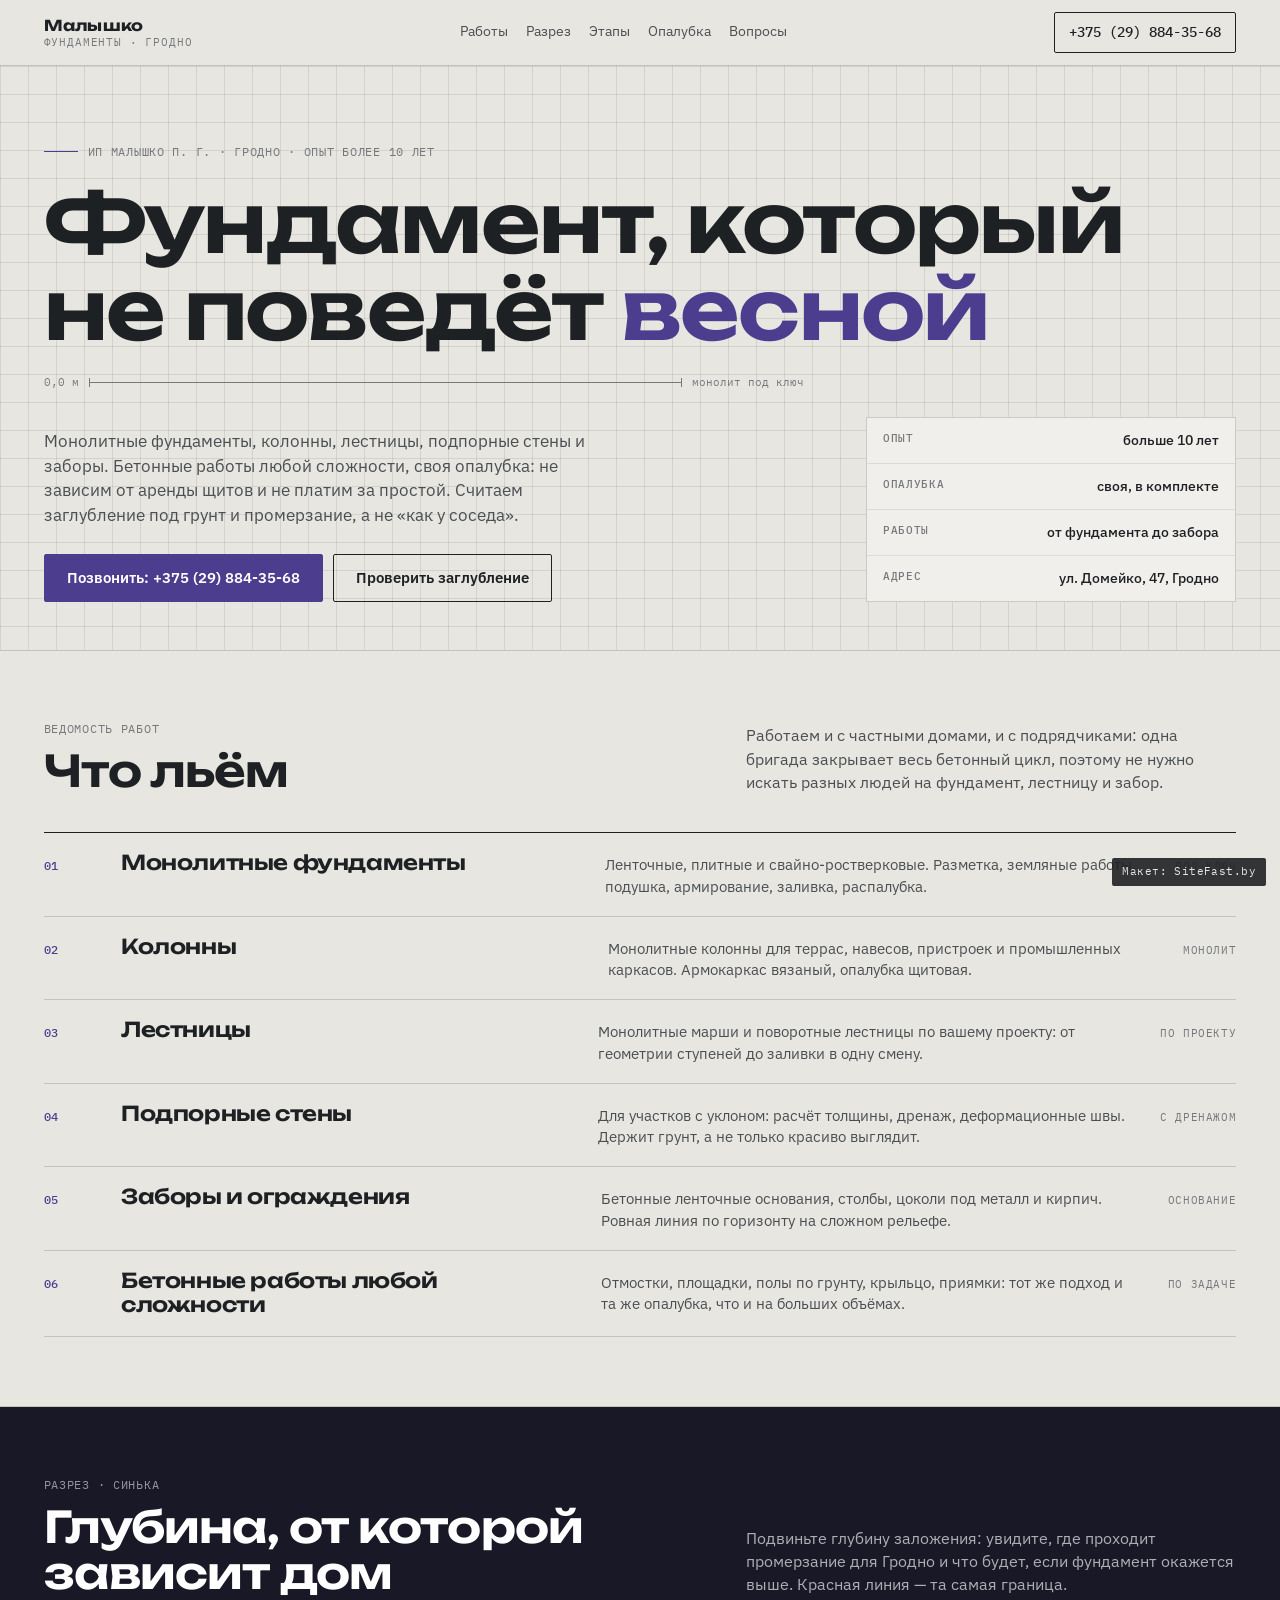
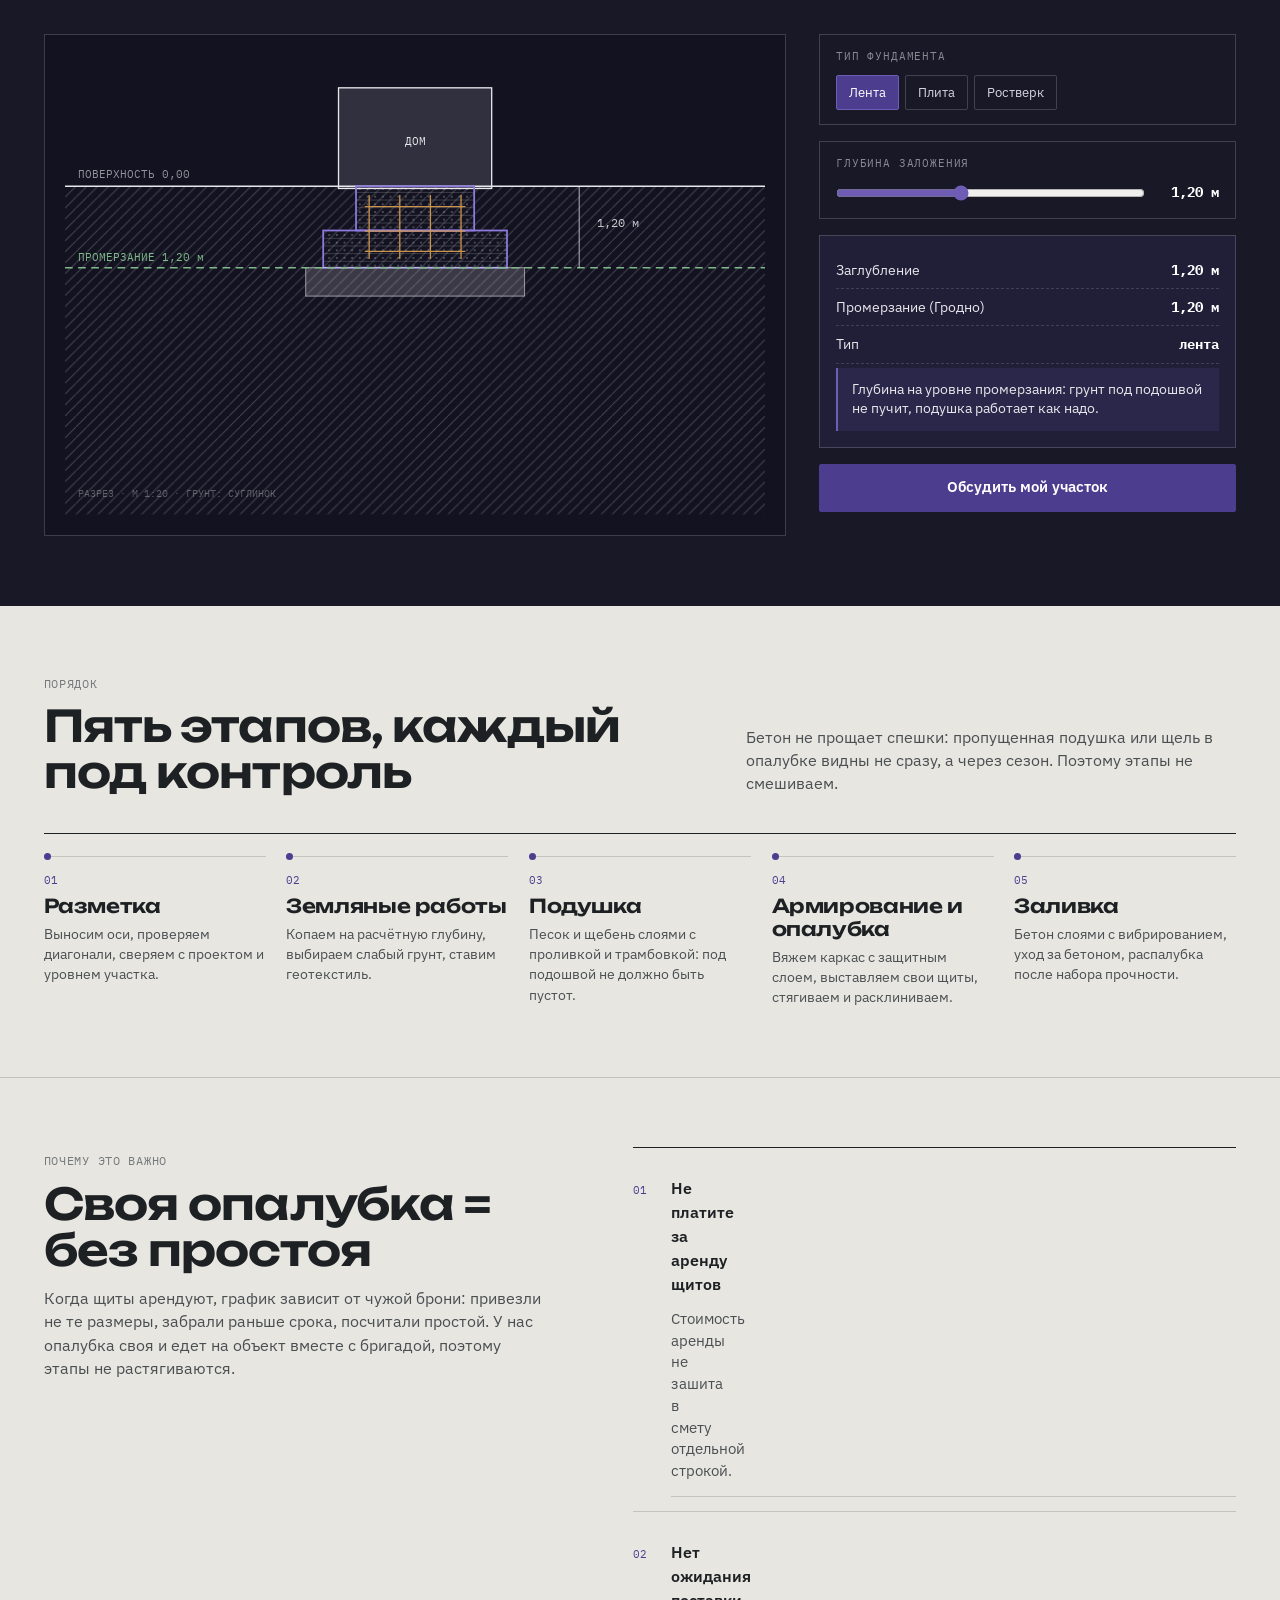
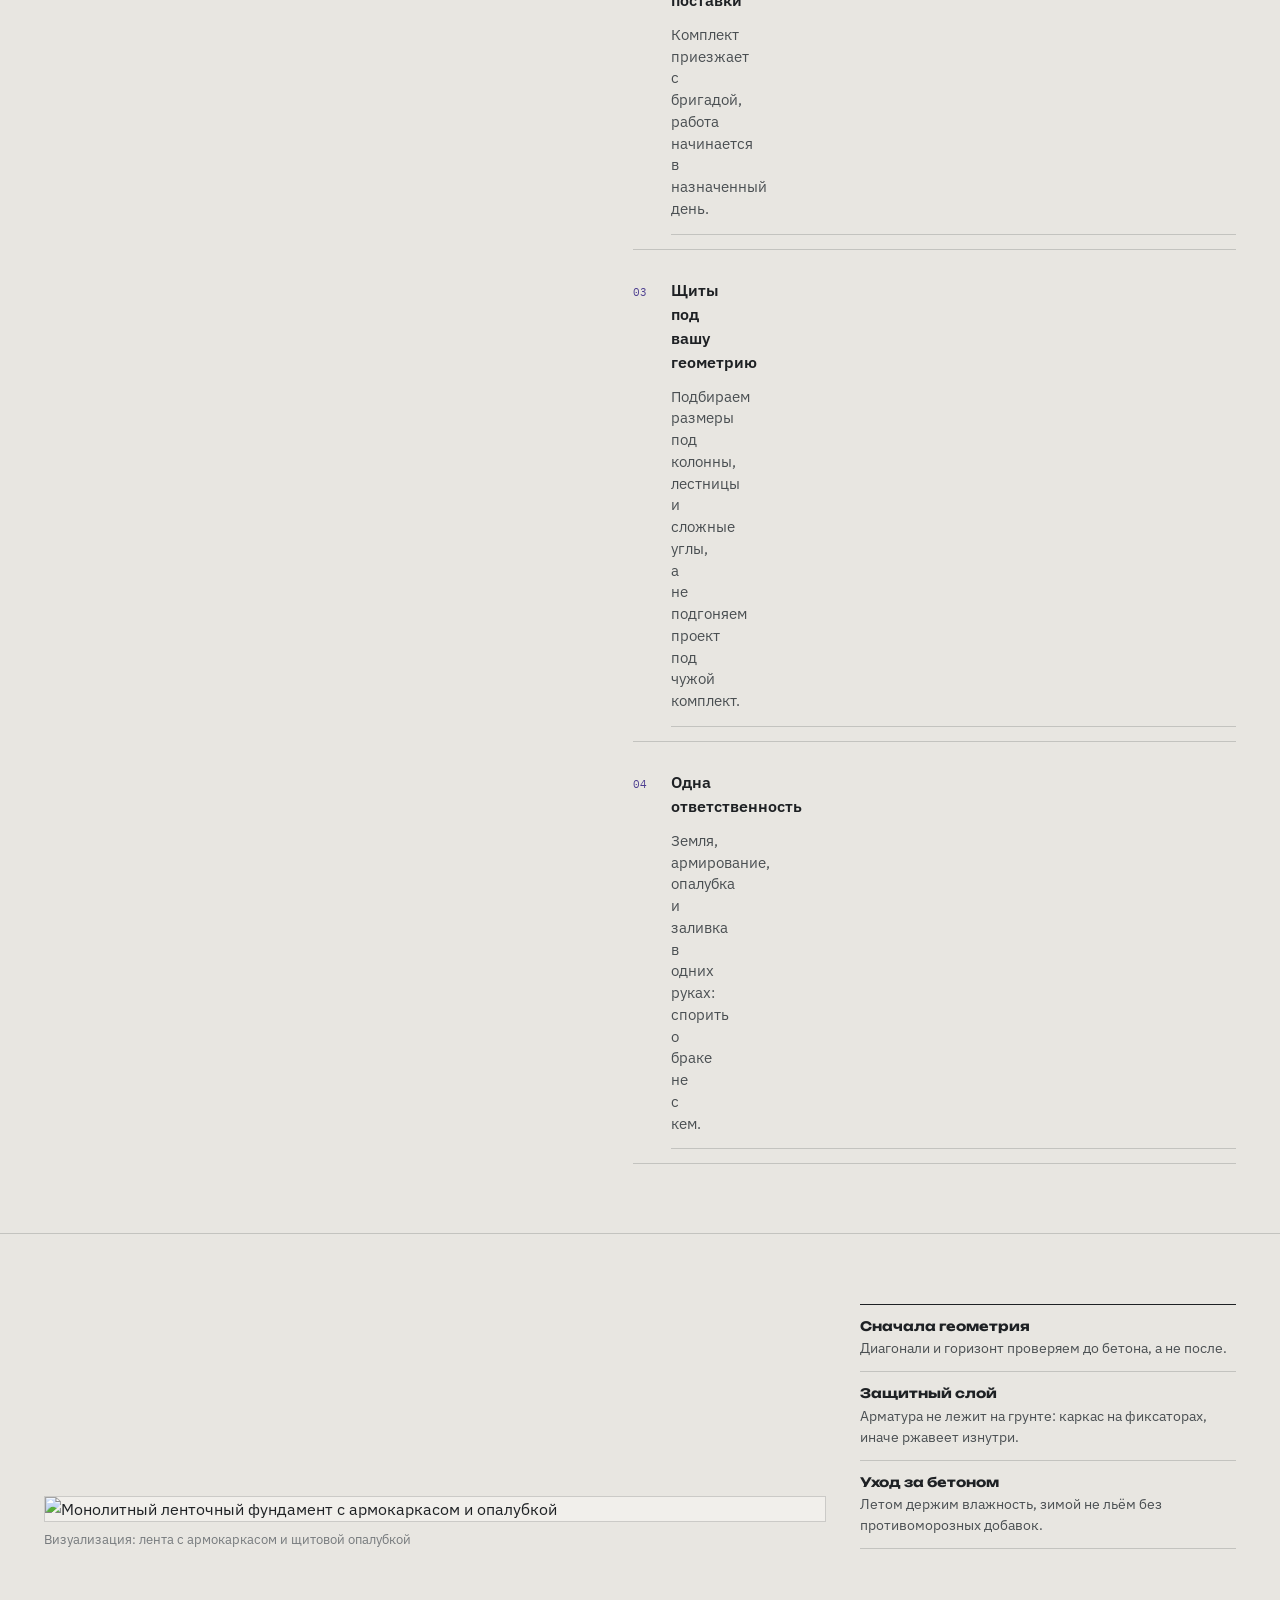
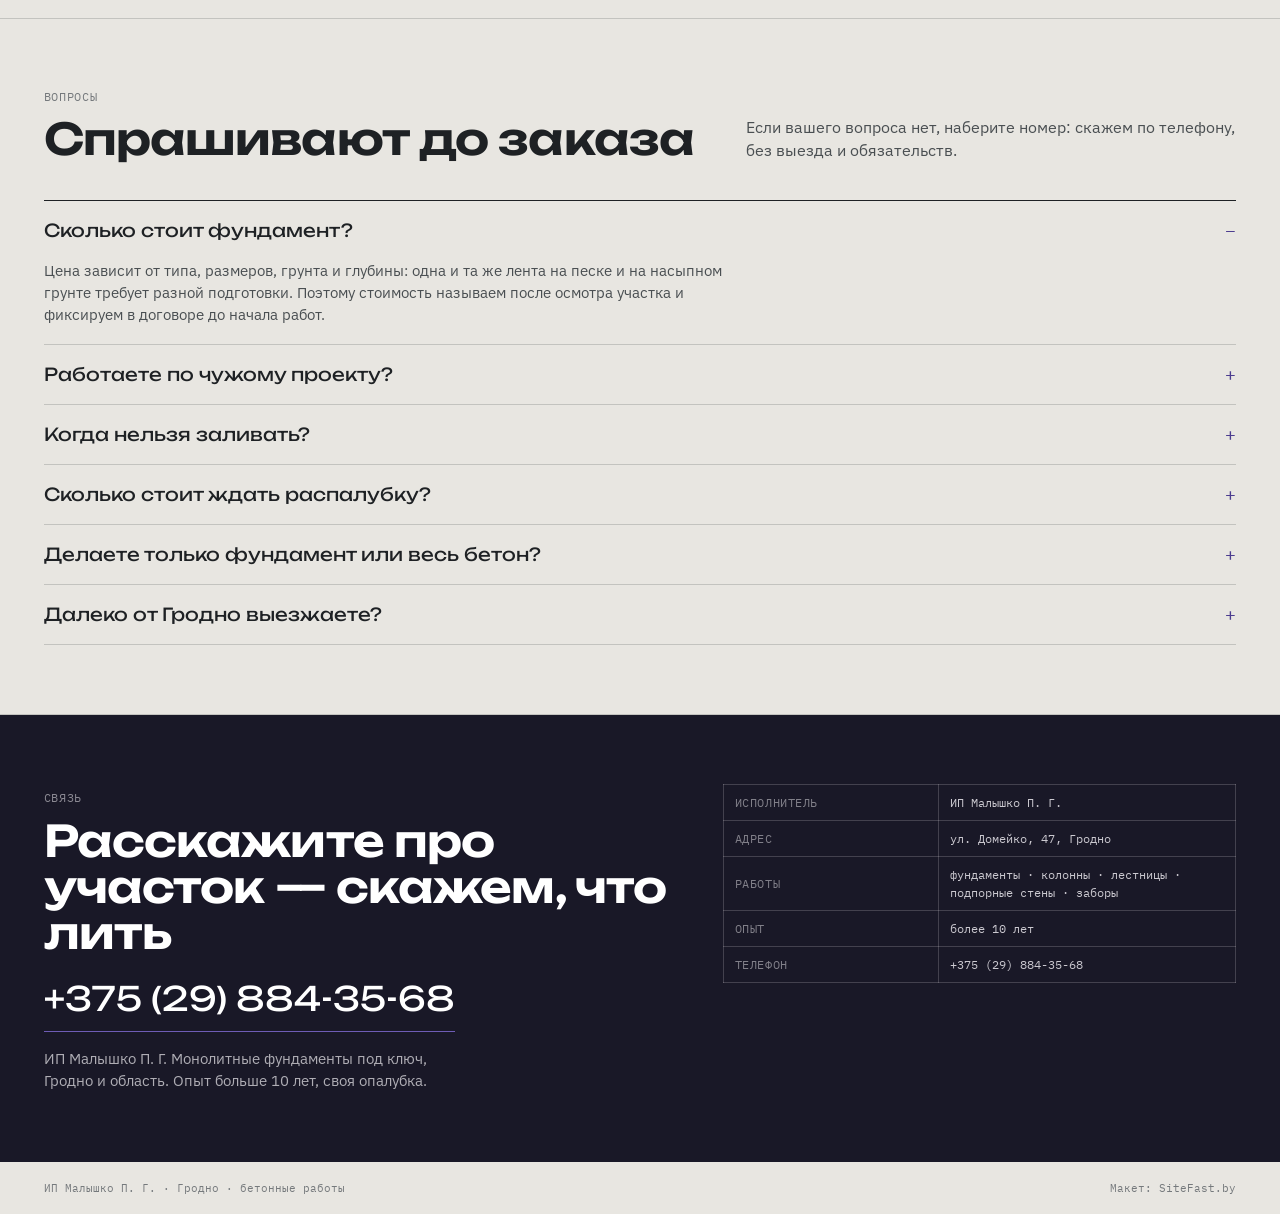
==== index.html @ cdcbbeaf "index.html" ====
<!DOCTYPE html>
<html lang="ru">
<head>
<meta charset="UTF-8">
<meta name="viewport" content="width=device-width, initial-scale=1.0">
<title>Монолитные фундаменты под ключ в Гродно — ИП Малышко П.Г. | 10+ лет, своя опалубка</title>
<meta name="description" content="ИП Малышко П.Г., Гродно: устройство монолитных фундаментов, колонн, лестниц, подпорных стен и заборов. Бетонные работы любой сложности, своя опалубка, опыт больше 10 лет. Домейко, 47. +375 (29) 884-35-68.">
<meta property="og:title" content="Фундаменты под ключ в Гродно — ИП Малышко П.Г.">
<meta property="og:description" content="Монолитные фундаменты, колонны, лестницы, подпорные стены, заборы. Своя опалубка, опыт более 10 лет.">
<link rel="preconnect" href="https://fonts.googleapis.com">
<link rel="preconnect" href="https://fonts.gstatic.com" crossorigin>
<link href="https://fonts.googleapis.com/css2?family=Unbounded:wght@400;600;700&family=IBM+Plex+Sans:wght@400;500;600&family=IBM+Plex+Mono:wght@400;500&display=swap" rel="stylesheet">
<style>
:root{
  --paper:#E8E6E1; --paper2:#F1EFEB; --ink:#1E2124; --ink2:#4A4F52; --ink3:#75797C;
  --line:rgba(30,33,36,.18); --line2:rgba(30,33,36,.10);
  --blue:#4C3D8F; --blue2:#6E5CB5; --blueBg:#191827; --blueLine:rgba(233,231,236,.20);
  --f-d:'Unbounded',Arial,sans-serif; --f-t:'IBM Plex Sans',Arial,sans-serif; --f-m:'IBM Plex Mono',monospace;
}
*{box-sizing:border-box;margin:0;padding:0}
html{scroll-behavior:smooth}
body{background:var(--paper);color:var(--ink);font-family:var(--f-t);line-height:1.5;-webkit-font-smoothing:antialiased}
img{max-width:100%;display:block}
a{color:inherit;text-decoration:none}
.wrap{max-width:1440px;margin-inline:auto;padding-inline:clamp(16px,3.4vw,64px)}
.mono{font-family:var(--f-m);font-size:12px;letter-spacing:.06em;text-transform:uppercase;color:var(--ink3)}
h1,h2,h3{font-family:var(--f-d);font-weight:600;line-height:1.06;letter-spacing:-.02em}
h1{font-size:clamp(2.3rem,6.4vw,5.4rem)}
h2{font-size:clamp(1.7rem,3.4vw,2.9rem)}
h3{font-size:clamp(1.05rem,1.5vw,1.3rem);line-height:1.2}
.btn{display:inline-flex;align-items:center;justify-content:center;gap:8px;min-height:48px;padding:0 22px;border-radius:2px;background:var(--blue);color:#fff;font-weight:600;font-size:15px;border:1px solid var(--blue);transition:background .18s,color .18s,transform .18s}
.btn:hover{background:#3E3179;transform:translateY(-1px)}
.btn.ghost{background:transparent;color:var(--ink);border-color:var(--ink)}
.btn.ghost:hover{background:var(--ink);color:var(--paper)}
/* --- шапка --- */
.top{position:sticky;top:0;z-index:40;background:rgba(232,230,225,.94);backdrop-filter:blur(8px);border-bottom:1px solid var(--line)}
.top .in{display:flex;align-items:center;justify-content:space-between;gap:14px;padding-block:12px}
.brand{display:flex;flex-direction:column;line-height:1.15}
.brand b{font-family:var(--f-d);font-weight:700;font-size:15px;letter-spacing:.02em}
.brand span{font-family:var(--f-m);font-size:10.5px;color:var(--ink3);text-transform:uppercase;letter-spacing:.08em;margin-top:2px}
.nav{display:flex;gap:18px}
.nav a{font-size:14px;color:var(--ink2);border-bottom:1px solid transparent;padding-bottom:2px}
.nav a:hover{color:var(--blue);border-color:var(--blue)}
.tel{font-family:var(--f-m);font-size:14px;font-weight:500;border:1px solid var(--ink);padding:9px 14px;border-radius:2px;transition:background .18s,color .18s}
.tel:hover{background:var(--ink);color:var(--paper)}
@media(max-width:900px){.nav{display:none}}
@media(max-width:520px){.tel{font-size:12.5px;padding:8px 10px}.brand b{font-size:13.5px}}
</style>
<style>
/* --- hero: типографический постер на миллиметровке --- */
.hero{position:relative;border-bottom:1px solid var(--line);overflow:hidden}
.hero::before{content:"";position:absolute;inset:0;background-image:linear-gradient(var(--line2) 1px,transparent 1px),linear-gradient(90deg,var(--line2) 1px,transparent 1px);background-size:28px 28px;pointer-events:none}
.hero .in{position:relative;padding-block:clamp(34px,6vw,84px) clamp(26px,4vw,48px)}
.hero .tag{display:flex;align-items:center;gap:10px;margin-bottom:18px}
.hero .tag i{width:34px;height:1px;background:var(--blue);display:block}
.hero h1{margin-bottom:6px}
.hero h1 em{font-style:normal;color:var(--blue)}
.hero .dims{display:flex;align-items:center;gap:0;margin:22px 0 26px;max-width:760px}
.hero .dims span{font-family:var(--f-m);font-size:11px;color:var(--ink3);white-space:nowrap}
.hero .dims .l{flex:1;height:1px;background:var(--ink3);position:relative;margin:0 10px}
.hero .dims .l::before,.hero .dims .l::after{content:"";position:absolute;top:-4px;width:1px;height:9px;background:var(--ink3)}
.hero .dims .l::before{left:0}.hero .dims .l::after{right:0}
.hero .g{display:grid;grid-template-columns:minmax(0,1.5fr) minmax(0,.72fr);gap:clamp(20px,4vw,54px);align-items:end}
.pass{border:1px solid var(--line);background:var(--paper2);padding:0}
.pass .r{display:flex;justify-content:space-between;gap:12px;padding:12px 16px;border-bottom:1px solid var(--line2)}
.pass .r:last-child{border-bottom:0}
.pass .r b{font-family:var(--f-m);font-size:11px;color:var(--ink3);font-weight:500;text-transform:uppercase;letter-spacing:.06em}
.pass .r span{font-size:14px;font-weight:500;text-align:right}
.cta{display:flex;flex-wrap:wrap;gap:10px;margin-top:26px}
@media(max-width:860px){.hero .g{grid-template-columns:1fr}}
/* --- ведомость работ --- */
.sec{padding-block:clamp(38px,5.4vw,84px);border-bottom:1px solid var(--line)}
.shead{display:grid;grid-template-columns:minmax(0,1.15fr) minmax(0,.85fr);gap:clamp(14px,3vw,44px);align-items:end;margin-bottom:clamp(20px,3vw,38px)}
.shead .mono{margin-bottom:10px;display:block}
.shead p{color:var(--ink2);font-size:15.5px;max-width:52ch}
@media(max-width:860px){.shead{grid-template-columns:1fr}}
.vd{border-top:1px solid var(--ink)}
.vd .row{display:grid;grid-template-columns:52px minmax(0,1.05fr) minmax(0,1.25fr) auto;gap:clamp(10px,2vw,26px);align-items:baseline;padding:18px 0;border-bottom:1px solid var(--line)}
.vd .n{font-family:var(--f-m);font-size:12px;color:var(--blue);font-weight:500}
.vd h3{font-size:clamp(1rem,1.6vw,1.35rem)}
.vd p{font-size:14.5px;color:var(--ink2)}
.vd .u{font-family:var(--f-m);font-size:11px;color:var(--ink3);text-transform:uppercase;letter-spacing:.06em;white-space:nowrap}
@media(max-width:760px){.vd .row{grid-template-columns:38px 1fr;row-gap:6px}.vd .u{grid-column:2;justify-self:start}.vd p{grid-column:2}}
</style>
<style>
/* --- разрез на синьке --- */
.cut{background:var(--blueBg);color:#E9E7EC}
.cut .mono{color:rgba(233,231,236,.6)}
.cut h2{color:#fff}
.cut .shead p{color:rgba(233,231,236,.72)}
.cutter{display:grid;grid-template-columns:minmax(0,1.28fr) minmax(0,.72fr);gap:clamp(16px,2.6vw,36px);align-items:start}
.stage{background:#131220;border:1px solid var(--blueLine);padding:clamp(10px,1.6vw,20px);position:relative}
.stage svg{width:100%;height:auto;display:block}
.panel{display:grid;gap:16px}
.fieldset{border:1px solid var(--blueLine);padding:14px 16px}
.fieldset .lbl{font-family:var(--f-m);font-size:10.5px;text-transform:uppercase;letter-spacing:.08em;color:rgba(233,231,236,.55);margin-bottom:10px;display:block}
.seg{display:flex;flex-wrap:wrap;gap:6px}
.seg button{font-family:var(--f-t);font-size:13px;padding:8px 12px;background:transparent;color:#D9D6E4;border:1px solid var(--blueLine);cursor:pointer;border-radius:2px;transition:background .16s,border-color .16s,color .16s}
.seg button:hover{border-color:var(--blue2)}
.seg button[aria-pressed="true"]{background:var(--blue);border-color:var(--blue2);color:#fff}
.depth{display:flex;align-items:center;gap:12px;margin-top:6px}
.depth input[type=range]{flex:1;accent-color:var(--blue2);height:22px}
.depth b{font-family:var(--f-m);font-size:14px;color:#fff;min-width:62px;text-align:right}
.read{border:1px solid var(--blueLine);padding:16px;background:rgba(76,61,143,.16)}
.read .rl{display:flex;justify-content:space-between;gap:12px;padding:8px 0;border-bottom:1px dashed rgba(233,231,236,.16);font-size:13.5px}
.read .rl:last-child{border-bottom:0}
.read .rl b{font-family:var(--f-m);color:#fff}
.verdict{margin-top:4px;padding:12px 14px;font-size:13.5px;line-height:1.45;border-left:2px solid var(--blue2);background:rgba(110,92,181,.14)}
.verdict.bad{border-color:#E0793F;background:rgba(224,121,63,.14)}
@media(max-width:900px){.cutter{grid-template-columns:1fr}}
/* --- этапы --- */
.steps{display:grid;grid-template-columns:repeat(5,minmax(0,1fr));gap:clamp(10px,1.6vw,22px);border-top:1px solid var(--ink);padding-top:22px}
.steps .s{position:relative;padding-top:16px}
.steps .s::before{content:"";position:absolute;top:0;left:0;width:100%;height:1px;background:var(--line)}
.steps .s::after{content:"";position:absolute;top:-3px;left:0;width:7px;height:7px;background:var(--blue);border-radius:50%}
.steps .n{font-family:var(--f-m);font-size:11px;color:var(--blue);margin-bottom:6px;display:block}
.steps h3{margin-bottom:6px}
.steps p{font-size:13.5px;color:var(--ink2)}
@media(max-width:900px){.steps{grid-template-columns:repeat(2,minmax(0,1fr))}}
@media(max-width:560px){.steps{grid-template-columns:1fr}}
/* --- опалубка --- */
.op{display:grid;grid-template-columns:minmax(0,.95fr) minmax(0,1.05fr);gap:clamp(18px,3.4vw,52px);align-items:start}
.op .list{display:grid;gap:0;border-top:1px solid var(--ink)}
.op .list div{padding:14px 0;border-bottom:1px solid var(--line);display:grid;grid-template-columns:26px 1fr;gap:12px;align-items:baseline}
.op .list span{font-family:var(--f-m);font-size:11px;color:var(--blue)}
.op .list b{font-weight:600}
.op .list em{font-style:normal;color:var(--ink2);font-size:14.5px}
@media(max-width:860px){.op{grid-template-columns:1fr}}
/* --- фото --- */
.ph{display:grid;grid-template-columns:minmax(0,1.35fr) minmax(0,.65fr);gap:clamp(14px,2.6vw,34px);align-items:end}
.ph figure{border:1px solid var(--line);background:var(--paper2)}
.ph figcaption{font-size:12.5px;color:var(--ink3);margin-top:8px}
.ph .notes{display:grid;gap:0;border-top:1px solid var(--ink)}
.ph .notes div{padding:12px 0;border-bottom:1px solid var(--line);font-size:14px;color:var(--ink2)}
.ph .notes b{display:block;font-family:var(--f-d);font-size:13px;color:var(--ink);margin-bottom:2px}
@media(max-width:860px){.ph{grid-template-columns:1fr}}
/* --- вопросы --- */
.qa{border-top:1px solid var(--ink)}
.qa details{border-bottom:1px solid var(--line)}
.qa summary{cursor:pointer;list-style:none;padding:16px 0;font-family:var(--f-d);font-size:clamp(.98rem,1.4vw,1.15rem);display:flex;justify-content:space-between;gap:16px;align-items:baseline}
.qa summary::-webkit-details-marker{display:none}
.qa summary::after{content:"+";font-family:var(--f-m);color:var(--blue);font-size:18px;flex-shrink:0}
.qa details[open] summary::after{content:"–"}
.qa p{padding:0 0 18px;font-size:14.5px;color:var(--ink2);max-width:78ch}
/* --- финал со штампом --- */
.fin{background:var(--blueBg);color:#E9E7EC;padding-block:clamp(38px,5.4vw,80px)}
.fin .g{display:grid;grid-template-columns:minmax(0,1.1fr) minmax(0,.9fr);gap:clamp(20px,4vw,56px);align-items:start}
.fin h2{color:#fff}
.fin .telbig{display:inline-block;font-family:var(--f-d);font-size:clamp(1.35rem,3vw,2.1rem);color:#fff;margin:18px 0 16px;border-bottom:1px solid var(--blue2);padding-bottom:6px}
.stamp{border:1px solid var(--blueLine);width:100%;border-collapse:collapse;font-family:var(--f-m);font-size:11.5px}
.stamp td{border:1px solid var(--blueLine);padding:9px 11px;color:rgba(233,231,236,.86)}
.stamp td.k{color:rgba(233,231,236,.5);text-transform:uppercase;letter-spacing:.05em;width:42%}
@media(max-width:860px){.fin .g{grid-template-columns:1fr}}
.ftr{padding-block:18px;font-family:var(--f-m);font-size:11px;color:var(--ink3);display:flex;justify-content:space-between;gap:12px;flex-wrap:wrap}
.mark{position:fixed;right:14px;bottom:14px;z-index:60;background:var(--ink);color:var(--paper);font-family:var(--f-m);font-size:10.5px;padding:6px 10px;border-radius:2px;letter-spacing:.04em;opacity:.9}
@media(max-width:520px){.mark{right:10px;bottom:10px;font-size:10px}}
</style>
</head>
<body id="top">
<header class="top"><div class="wrap in">
  <a class="brand" href="#top"><b>Малышко</b><span>фундаменты · Гродно</span></a>
  <nav class="nav"><a href="#works">Работы</a><a href="#cut">Разрез</a><a href="#steps">Этапы</a><a href="#op">Опалубка</a><a href="#qa">Вопросы</a></nav>
  <a class="tel" href="tel:+375298843568">+375 (29) 884-35-68</a>
</div></header>
<main>
<section class="hero"><div class="wrap in">
  <div class="tag"><i></i><span class="mono">ИП Малышко П. Г. · Гродно · опыт более 10 лет</span></div>
  <h1>Фундамент, который<br>не поведёт <em>весной</em></h1>
  <div class="dims"><span>0,0 м</span><span class="l"></span><span>монолит под ключ</span></div>
  <div class="g">
    <div>
      <p style="font-size:16.5px;color:var(--ink2);max-width:56ch">Монолитные фундаменты, колонны, лестницы, подпорные стены и заборы. Бетонные работы любой сложности, своя опалубка: не зависим от аренды щитов и не платим за простой. Считаем заглубление под грунт и промерзание, а не «как у соседа».</p>
      <div class="cta"><a class="btn" href="tel:+375298843568">Позвонить: +375 (29) 884-35-68</a><a class="btn ghost" href="#cut">Проверить заглубление</a></div>
    </div>
    <div class="pass">
      <div class="r"><b>Опыт</b><span>больше 10 лет</span></div>
      <div class="r"><b>Опалубка</b><span>своя, в комплекте</span></div>
      <div class="r"><b>Работы</b><span>от фундамента до забора</span></div>
      <div class="r"><b>Адрес</b><span>ул. Домейко, 47, Гродно</span></div>
    </div>
  </div>
</div></section>
<section class="sec" id="works"><div class="wrap">
  <div class="shead"><div><span class="mono">Ведомость работ</span><h2>Что льём</h2></div><p>Работаем и с частными домами, и с подрядчиками: одна бригада закрывает весь бетонный цикл, поэтому не нужно искать разных людей на фундамент, лестницу и забор.</p></div>
  <div class="vd">
    <div class="row"><span class="n">01</span><h3>Монолитные фундаменты</h3><p>Ленточные, плитные и свайно-ростверковые. Разметка, земляные работы, подушка, армирование, заливка, распалубка.</p><span class="u">под ключ</span></div>
    <div class="row"><span class="n">02</span><h3>Колонны</h3><p>Монолитные колонны для террас, навесов, пристроек и промышленных каркасов. Армокаркас вязаный, опалубка щитовая.</p><span class="u">монолит</span></div>
    <div class="row"><span class="n">03</span><h3>Лестницы</h3><p>Монолитные марши и поворотные лестницы по вашему проекту: от геометрии ступеней до заливки в одну смену.</p><span class="u">по проекту</span></div>
    <div class="row"><span class="n">04</span><h3>Подпорные стены</h3><p>Для участков с уклоном: расчёт толщины, дренаж, деформационные швы. Держит грунт, а не только красиво выглядит.</p><span class="u">с дренажом</span></div>
    <div class="row"><span class="n">05</span><h3>Заборы и ограждения</h3><p>Бетонные ленточные основания, столбы, цоколи под металл и кирпич. Ровная линия по горизонту на сложном рельефе.</p><span class="u">основание</span></div>
    <div class="row"><span class="n">06</span><h3>Бетонные работы любой сложности</h3><p>Отмостки, площадки, полы по грунту, крыльцо, приямки: тот же подход и та же опалубка, что и на больших объёмах.</p><span class="u">по задаче</span></div>
  </div>
</div></section>
<section class="sec cut" id="cut"><div class="wrap">
  <div class="shead"><div><span class="mono">Разрез · синька</span><h2>Глубина, от которой зависит дом</h2></div><p>Подвиньте глубину заложения: увидите, где проходит промерзание для Гродно и что будет, если фундамент окажется выше. Красная линия — та самая граница.</p></div>
  <div class="cutter">
    <div class="stage">
      <svg viewBox="0 0 640 420" role="img" aria-label="Разрез фундамента с линией промерзания">
        <defs>
          <pattern id="soil" width="10" height="10" patternUnits="userSpaceOnUse"><path d="M0 10 L10 0" stroke="rgba(233,231,236,.22)" stroke-width="1"/></pattern>
          <pattern id="con" width="7" height="7" patternUnits="userSpaceOnUse"><path d="M0 7 L7 7" stroke="rgba(233,231,236,.34)" stroke-width="1"/><circle cx="3.5" cy="3.5" r=".9" fill="rgba(233,231,236,.34)"/></pattern>
        </defs>
        <rect x="0" y="120" width="640" height="300" fill="url(#soil)"/>
        <line x1="0" y1="120" x2="640" y2="120" stroke="#E9E7EC" stroke-width="1.5"/>
        <text x="12" y="112" fill="rgba(233,231,236,.6)" font-family="IBM Plex Mono, monospace" font-size="10">ПОВЕРХНОСТЬ 0,00</text>
        <!-- стена -->
        <rect x="250" y="30" width="140" height="92" fill="rgba(233,231,236,.14)" stroke="#E9E7EC" stroke-width="1.2"/>
        <text x="320" y="82" text-anchor="middle" fill="#E9E7EC" font-family="IBM Plex Mono, monospace" font-size="10">ДОМ</text>
        <!-- тело фундамента -->
        <g id="body">
          <rect id="footing" x="236" y="120" width="168" height="80" fill="url(#con)" stroke="#8F7BE0" stroke-width="1.6"/>
          <rect id="stem" x="266" y="120" width="108" height="80" fill="url(#con)" stroke="#8F7BE0" stroke-width="1.6"/>
          <!-- подушка -->
          <rect id="cushion" x="220" y="200" width="200" height="26" fill="rgba(233,231,236,.18)" stroke="rgba(233,231,236,.55)" stroke-width="1"/>
        </g>
        <!-- армокаркас -->
        <g id="rebar" stroke="#E0A24F" stroke-width="1.2" opacity=".9">
          <line x1="240" y1="140" x2="400" y2="140"/><line x1="240" y1="160" x2="400" y2="160"/><line x1="240" y1="180" x2="400" y2="180"/>
          <line x1="252" y1="134" x2="252" y2="196"/><line x1="290" y1="134" x2="290" y2="196"/><line x1="330" y1="134" x2="330" y2="196"/><line x1="368" y1="134" x2="368" y2="196"/>
        </g>
        <!-- линия промерзания -->
        <line id="frost" x1="0" y1="237" x2="640" y2="237" stroke="#E0793F" stroke-width="1.4" stroke-dasharray="7 5"/>
        <text id="frostT" x="12" y="231" fill="#E0793F" font-family="IBM Plex Mono, monospace" font-size="10">ПРОМЕРЗАНИЕ 1,20 м</text>
        <!-- размерная линия глубины -->
        <line id="dimL" x1="470" y1="120" x2="470" y2="237" stroke="rgba(233,231,236,.7)" stroke-width="1"/>
        <line id="dimT" x1="462" y1="120" x2="478" y2="120" stroke="rgba(233,231,236,.7)" stroke-width="1"/>
        <line id="dimB" x1="462" y1="237" x2="478" y2="237" stroke="rgba(233,231,236,.7)" stroke-width="1"/>
        <text id="dimTxt" x="486" y="184" fill="rgba(233,231,236,.85)" font-family="IBM Plex Mono, monospace" font-size="11">1,20 м</text>
        <text x="12" y="404" fill="rgba(233,231,236,.35)" font-family="IBM Plex Mono, monospace" font-size="9.5">РАЗРЕЗ · М 1:20 · ГРУНТ: СУГЛИНОК</text>
      </svg>
    </div>
    <div class="panel">
      <div class="fieldset">
        <span class="lbl">Тип фундамента</span>
        <div class="seg" id="segType">
          <button type="button" data-v="tape" aria-pressed="true">Лента</button>
          <button type="button" data-v="plate" aria-pressed="false">Плита</button>
          <button type="button" data-v="pile" aria-pressed="false">Ростверк</button>
        </div>
      </div>
      <div class="fieldset">
        <span class="lbl">Глубина заложения</span>
        <div class="depth"><input id="depth" type="range" min="40" max="240" step="5" value="120" aria-label="Глубина заложения в сантиметрах"><b id="depthV">1,20 м</b></div>
      </div>
      <div class="read">
        <div class="rl"><span>Заглубление</span><b id="rDepth">1,20 м</b></div>
        <div class="rl"><span>Промерзание (Гродно)</span><b>1,20 м</b></div>
        <div class="rl"><span>Тип</span><b id="rType">лента</b></div>
        <div class="verdict" id="verdict">Глубина на уровне промерзания: грунт под подошвой не пучит, подушка работает как надо.</div>
      </div>
      <a class="btn" href="tel:+375298843568">Обсудить мой участок</a>
    </div>
  </div>
</div></section>
<section class="sec" id="steps"><div class="wrap">
  <div class="shead"><div><span class="mono">Порядок</span><h2>Пять этапов, каждый под контроль</h2></div><p>Бетон не прощает спешки: пропущенная подушка или щель в опалубке видны не сразу, а через сезон. Поэтому этапы не смешиваем.</p></div>
  <div class="steps">
    <div class="s"><span class="n">01</span><h3>Разметка</h3><p>Выносим оси, проверяем диагонали, сверяем с проектом и уровнем участка.</p></div>
    <div class="s"><span class="n">02</span><h3>Земляные работы</h3><p>Копаем на расчётную глубину, выбираем слабый грунт, ставим геотекстиль.</p></div>
    <div class="s"><span class="n">03</span><h3>Подушка</h3><p>Песок и щебень слоями с проливкой и трамбовкой: под подошвой не должно быть пустот.</p></div>
    <div class="s"><span class="n">04</span><h3>Армирование и опалубка</h3><p>Вяжем каркас с защитным слоем, выставляем свои щиты, стягиваем и расклиниваем.</p></div>
    <div class="s"><span class="n">05</span><h3>Заливка</h3><p>Бетон слоями с вибрированием, уход за бетоном, распалубка после набора прочности.</p></div>
  </div>
</div></section>
<section class="sec" id="op"><div class="wrap"><div class="op">
  <div>
    <span class="mono">Почему это важно</span>
    <h2 style="margin:10px 0 14px">Своя опалубка = без простоя</h2>
    <p style="font-size:15.5px;color:var(--ink2);max-width:50ch">Когда щиты арендуют, график зависит от чужой брони: привезли не те размеры, забрали раньше срока, посчитали простой. У нас опалубка своя и едет на объект вместе с бригадой, поэтому этапы не растягиваются.</p>
  </div>
  <div class="list">
    <div><span>01</span><div><b>Не платите за аренду щитов</b><br><em>Стоимость аренды не зашита в смету отдельной строкой.</em></div></div>
    <div><span>02</span><div><b>Нет ожидания поставки</b><br><em>Комплект приезжает с бригадой, работа начинается в назначенный день.</em></div></div>
    <div><span>03</span><div><b>Щиты под вашу геометрию</b><br><em>Подбираем размеры под колонны, лестницы и сложные углы, а не подгоняем проект под чужой комплект.</em></div></div>
    <div><span>04</span><div><b>Одна ответственность</b><br><em>Земля, армирование, опалубка и заливка в одних руках: спорить о браке не с кем.</em></div></div>
  </div>
</div></div></section>
<section class="sec" id="photo"><div class="wrap"><div class="ph">
  <div>
    <figure><img src="assets/hero.jpg" alt="Монолитный ленточный фундамент с армокаркасом и опалубкой" loading="lazy"></figure>
    <figcaption>Визуализация: лента с армокаркасом и щитовой опалубкой</figcaption>
  </div>
  <div class="notes">
    <div><b>Сначала геометрия</b>Диагонали и горизонт проверяем до бетона, а не после.</div>
    <div><b>Защитный слой</b>Арматура не лежит на грунте: каркас на фиксаторах, иначе ржавеет изнутри.</div>
    <div><b>Уход за бетоном</b>Летом держим влажность, зимой не льём без противоморозных добавок.</div>
  </div>
</div></div></section>
<section class="sec" id="qa"><div class="wrap">
  <div class="shead"><div><span class="mono">Вопросы</span><h2>Спрашивают до заказа</h2></div><p>Если вашего вопроса нет, наберите номер: скажем по телефону, без выезда и обязательств.</p></div>
  <div class="qa">
    <details open><summary>Сколько стоит фундамент?</summary><p>Цена зависит от типа, размеров, грунта и глубины: одна и та же лента на песке и на насыпном грунте требует разной подготовки. Поэтому стоимость называем после осмотра участка и фиксируем в договоре до начала работ.</p></details>
    <details><summary>Работаете по чужому проекту?</summary><p>Да. Можем залить по проекту конструктора, а если проекта нет, предложим тип фундамента под ваш дом, грунт и уклон, и посчитаем материалы.</p></details>
    <details><summary>Когда нельзя заливать?</summary><p>В сильный мороз без противоморозных добавок и прогрева, а также под дождём без укрытия. Переносим на ближайшее окно по погоде, а не льём «как получится».</p></details>
    <details><summary>Сколько стоит ждать распалубку?</summary><p>Опалубку снимают после набора прочности: срок зависит от типа конструкции, температуры и состава бетона. Точный срок говорим при заливке, чтобы вы планировали следующие этапы.</p></details>
    <details><summary>Делаете только фундамент или весь бетон?</summary><p>И то, и другое: фундаменты, колонны, лестницы, подпорные стены, заборы, отмостки и полы по грунту. Одна бригада на весь бетонный цикл.</p></details>
    <details><summary>Далеко от Гродно выезжаете?</summary><p>Работаем в Гродно и по области: скажите адрес участка при звонке, скажем, выезжаем ли и в какие сроки.</p></details>
  </div>
</div></section>
</main>
<section class="fin"><div class="wrap"><div class="g">
  <div>
    <span class="mono" style="color:rgba(233,231,236,.55)">Связь</span>
    <h2 style="margin-top:10px">Расскажите про участок — скажем, что лить</h2>
    <a class="telbig" href="tel:+375298843568">+375 (29) 884-35-68</a>
    <p style="color:rgba(233,231,236,.72);font-size:15px;max-width:44ch">ИП Малышко П. Г. Монолитные фундаменты под ключ, Гродно и область. Опыт больше 10 лет, своя опалубка.</p>
  </div>
  <div>
    <table class="stamp">
      <tr><td class="k">Исполнитель</td><td>ИП Малышко П. Г.</td></tr>
      <tr><td class="k">Адрес</td><td>ул. Домейко, 47, Гродно</td></tr>
      <tr><td class="k">Работы</td><td>фундаменты · колонны · лестницы · подпорные стены · заборы</td></tr>
      <tr><td class="k">Опыт</td><td>более 10 лет</td></tr>
      <tr><td class="k">Телефон</td><td>+375 (29) 884-35-68</td></tr>
    </table>
  </div>
</div></div></section>
<footer class="wrap ftr"><span>ИП Малышко П. Г. · Гродно · бетонные работы</span><span>Макет: SiteFast.by</span></footer>
<div class="mark">Макет: SiteFast.by</div>
<script>
document.body.classList.add('js');
var FROST = 120; // промерзание Гродно, см
var st = { type: 'tape', depth: 120 };
var TYPE = { tape: 'лента', plate: 'плита', pile: 'ростверк' };
function E(id){ return document.getElementById(id); }
function draw(){
  var d = st.depth;
  var svgTop = 120, scale = 0.62;            // 1 см = 0.62 px
  var bodyH = Math.max(28, d * scale);
  var yTop = svgTop, yBot = svgTop + bodyH;

  var footing = E('footing'), stem = E('stem'), cushion = E('cushion');
  var rebar = E('rebar'), frost = E('frost'), frostT = E('frostT');
  var dimL = E('dimL'), dimT = E('dimT'), dimB = E('dimB'), dimTxt = E('dimTxt');

  // геометрия под тип
  if (st.type === 'tape'){
    footing.setAttribute('x', 236); footing.setAttribute('width', 168);
    footing.setAttribute('y', yBot - 34); footing.setAttribute('height', 34);
    stem.setAttribute('x', 266); stem.setAttribute('width', 108);
    stem.setAttribute('y', yTop); stem.setAttribute('height', bodyH - 34);
    cushion.setAttribute('x', 220); cushion.setAttribute('width', 200);
    cushion.setAttribute('y', yBot); cushion.setAttribute('height', 26);
  } else if (st.type === 'plate'){
    footing.setAttribute('x', 190); footing.setAttribute('width', 260);
    footing.setAttribute('y', yBot - 30); footing.setAttribute('height', 30);
    stem.setAttribute('x', 250); stem.setAttribute('width', 140);
    stem.setAttribute('y', yTop); stem.setAttribute('height', Math.max(10, bodyH - 30));
    cushion.setAttribute('x', 176); cushion.setAttribute('width', 288);
    cushion.setAttribute('y', yBot); cushion.setAttribute('height', 24);
  } else {
    footing.setAttribute('x', 210); footing.setAttribute('width', 220);
    footing.setAttribute('y', yBot - 26); footing.setAttribute('height', 26);
    stem.setAttribute('x', 300); stem.setAttribute('width', 40);
    stem.setAttribute('y', yTop); stem.setAttribute('height', Math.max(10, bodyH - 26));
    cushion.setAttribute('x', 196); cushion.setAttribute('width', 248);
    cushion.setAttribute('y', yBot); cushion.setAttribute('height', 24);
  }

  // армокаркас под тело
  var bx = parseFloat(stem.getAttribute('x')), bw = parseFloat(stem.getAttribute('width'));
  var rebarLines = rebar.querySelectorAll('line');
  var rows = [yTop + bodyH * 0.25, yTop + bodyH * 0.55, yTop + bodyH * 0.8];
  rebarLines.forEach(function(ln, i){
    if (i < 3){
      ln.setAttribute('x1', bx + 8); ln.setAttribute('x2', bx + bw - 8); ln.setAttribute('y1', rows[i]); ln.setAttribute('y2', rows[i]);
    } else {
      var k = i - 3; var xx = bx + 12 + k * ((bw - 24) / 3);
      ln.setAttribute('x1', xx); ln.setAttribute('x2', xx); ln.setAttribute('y1', yTop + 8); ln.setAttribute('y2', yBot - 8);
    }
  });

  // линия промерзания: положение относительно подошвы
  var frostY = svgTop + FROST * scale;
  frost.setAttribute('y1', frostY); frost.setAttribute('y2', frostY);
  frostT.setAttribute('y', frostY - 6);

  // размерная цепочка глубины
  dimL.setAttribute('y1', yTop); dimL.setAttribute('y2', yBot);
  dimT.setAttribute('y1', yBot + 10); dimT.setAttribute('y2', yBot + 10);
  dimB.setAttribute('y1', yBot + 30); dimB.setAttribute('y2', yBot + 30);
  dimT.setAttribute('visibility','hidden');
  dimB.setAttribute('visibility','hidden');
  dimTxt.setAttribute('y', yTop + bodyH / 2);
  dimTxt.textContent = (d/100).toFixed(2).replace('.', ',') + ' м';

  // подписи и вердикт
  E('depthV').textContent = (d/100).toFixed(2).replace('.', ',') + ' м';
  E('rDepth').textContent = (d/100).toFixed(2).replace('.', ',') + ' м';
  E('rType').textContent = TYPE[st.type];

  var v = E('verdict'), txt, bad = false;
  if (d >= FROST){
    txt = 'Глубина на уровне промерзания: грунт под подошвой не пучит, подушка работает как надо.';
  } else if (d >= FROST - 30){
    txt = 'На ' + (FROST - d) + ' см выше промерзания. Для отапливаемого дома с утеплённой отмосткой это допустимо, но нужно утепление и решение по грунту.';
    bad = true;
  } else {
    txt = 'Выше промерзания на ' + (FROST - d) + ' см: зимой грунт под подошвой пучит, фундамент может повести. Такую глубину допускают только для неглубоко заглублённых решений с утеплением и хорошим дренажом.';
    bad = true;
  }
  v.textContent = txt; v.className = 'verdict' + (bad ? ' bad' : '');
  frost.setAttribute('stroke', bad ? '#E0793F' : '#7FB98A');
  frostT.setAttribute('fill', bad ? '#E0793F' : '#7FB98A');
}
document.querySelectorAll('#segType button').forEach(function(b){
  b.addEventListener('click', function(){
    document.querySelectorAll('#segType button').forEach(function(x){ x.setAttribute('aria-pressed','false'); });
    b.setAttribute('aria-pressed','true');
    st.type = b.dataset.v; draw();
  });
});
E('depth').addEventListener('input', function(e){ st.depth = parseInt(e.target.value, 10); draw(); });
draw();

// страховка: элементы с .rev появляются даже без наблюдателя
setTimeout(function(){ document.querySelectorAll('.rev').forEach(function(el){ el.classList.add('in'); }); }, 1800);
</script>
</body>
</html>
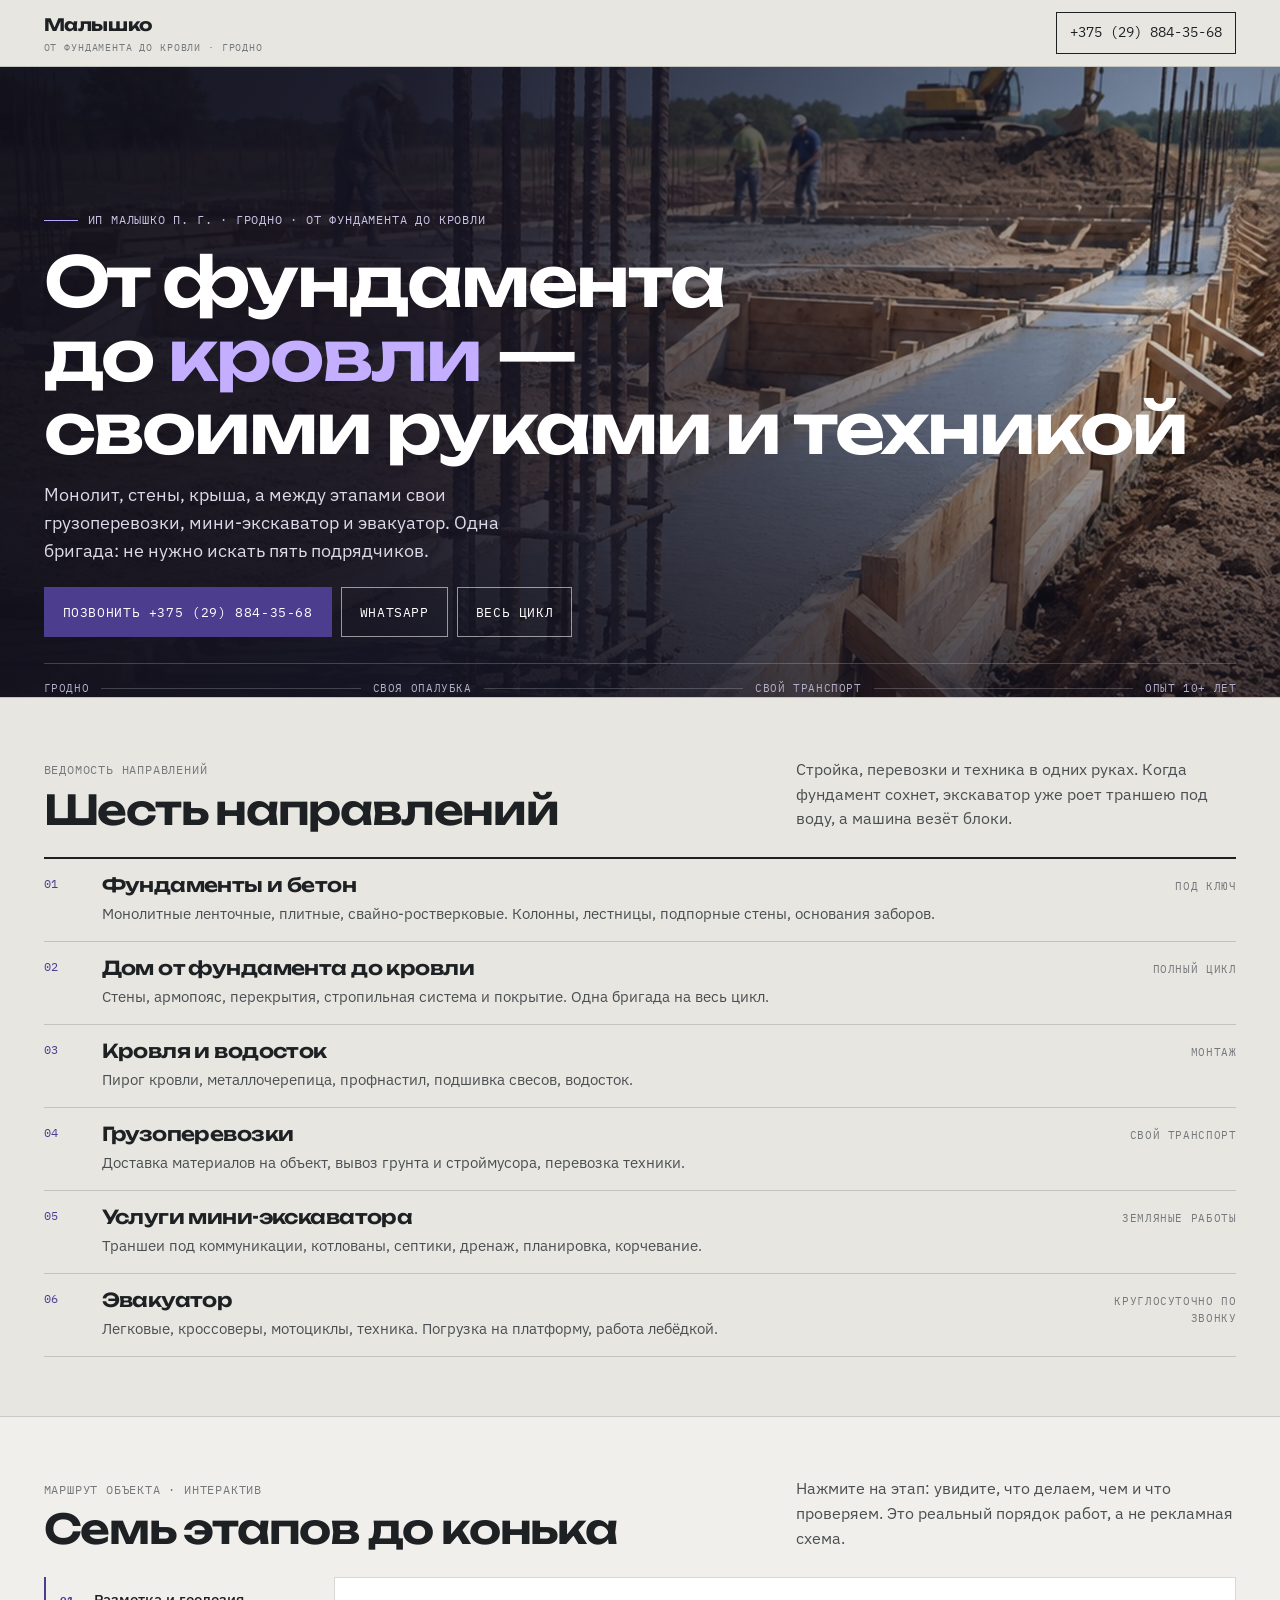
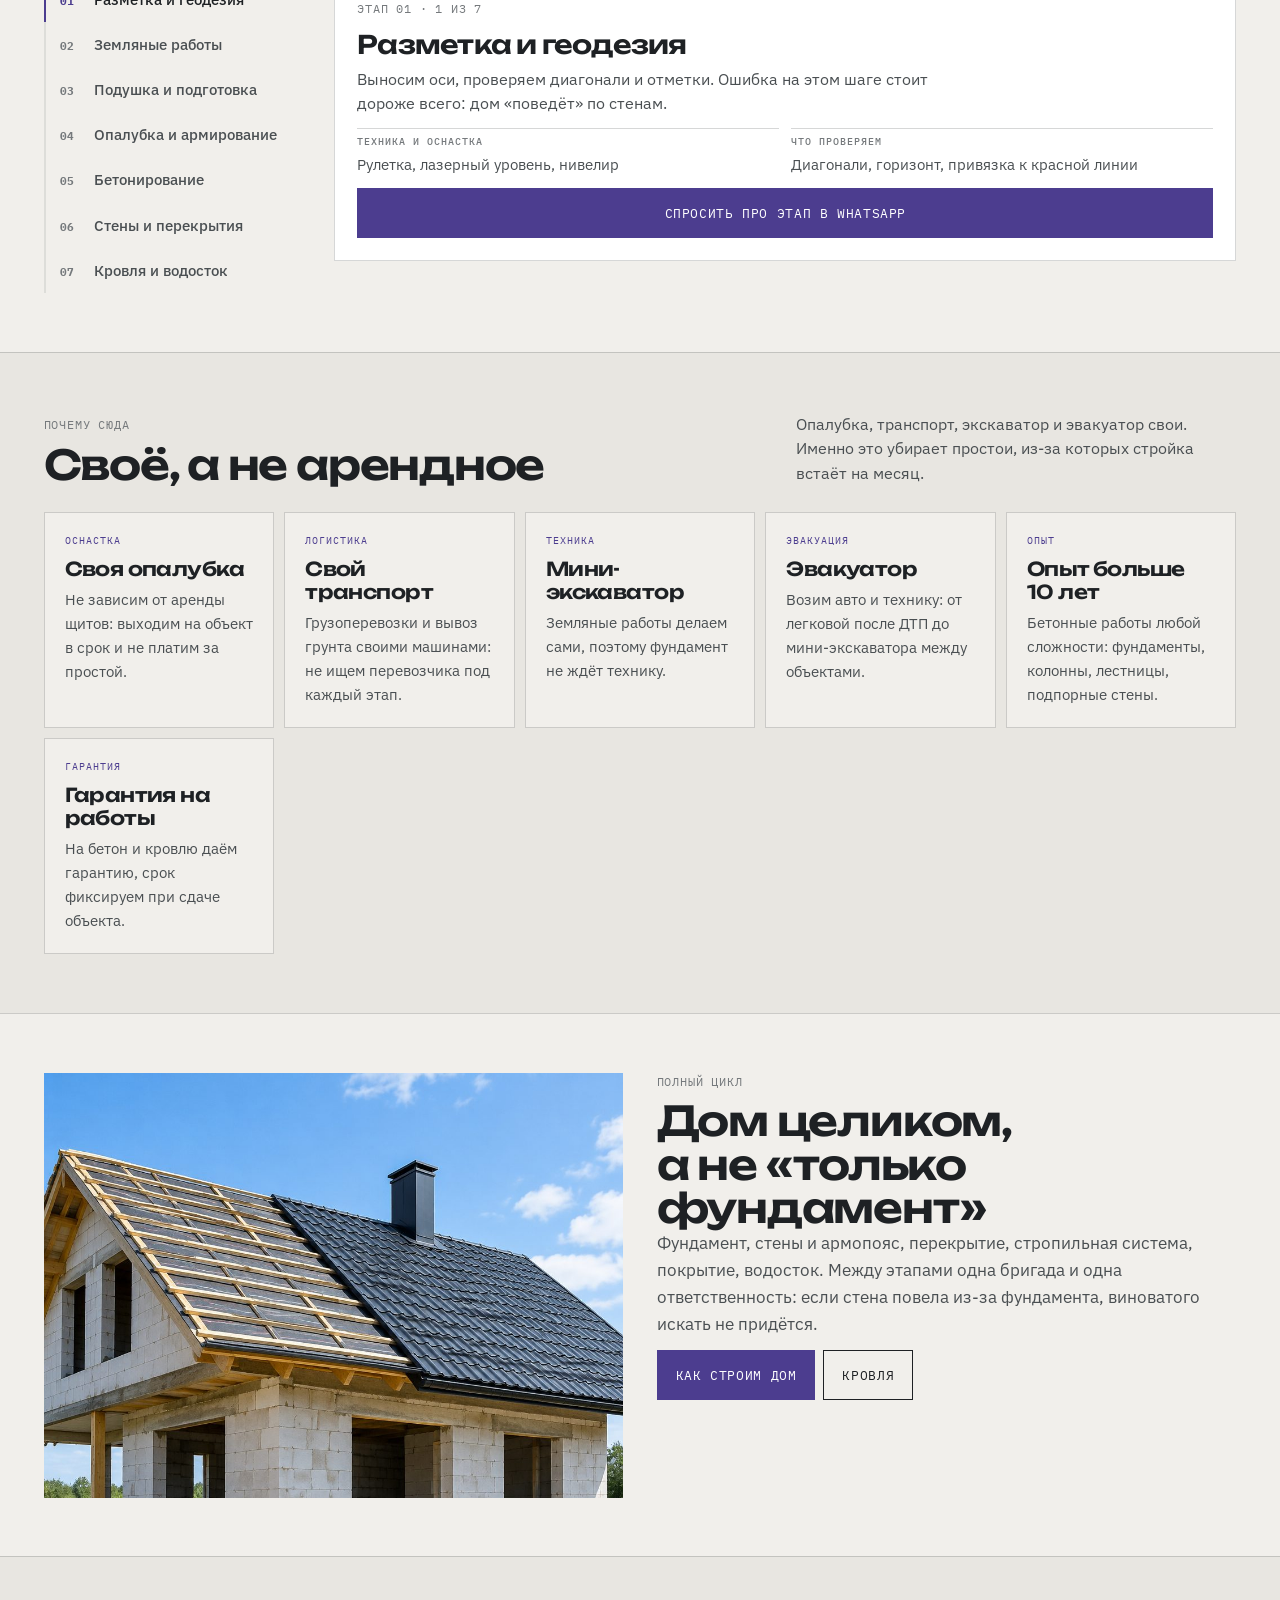
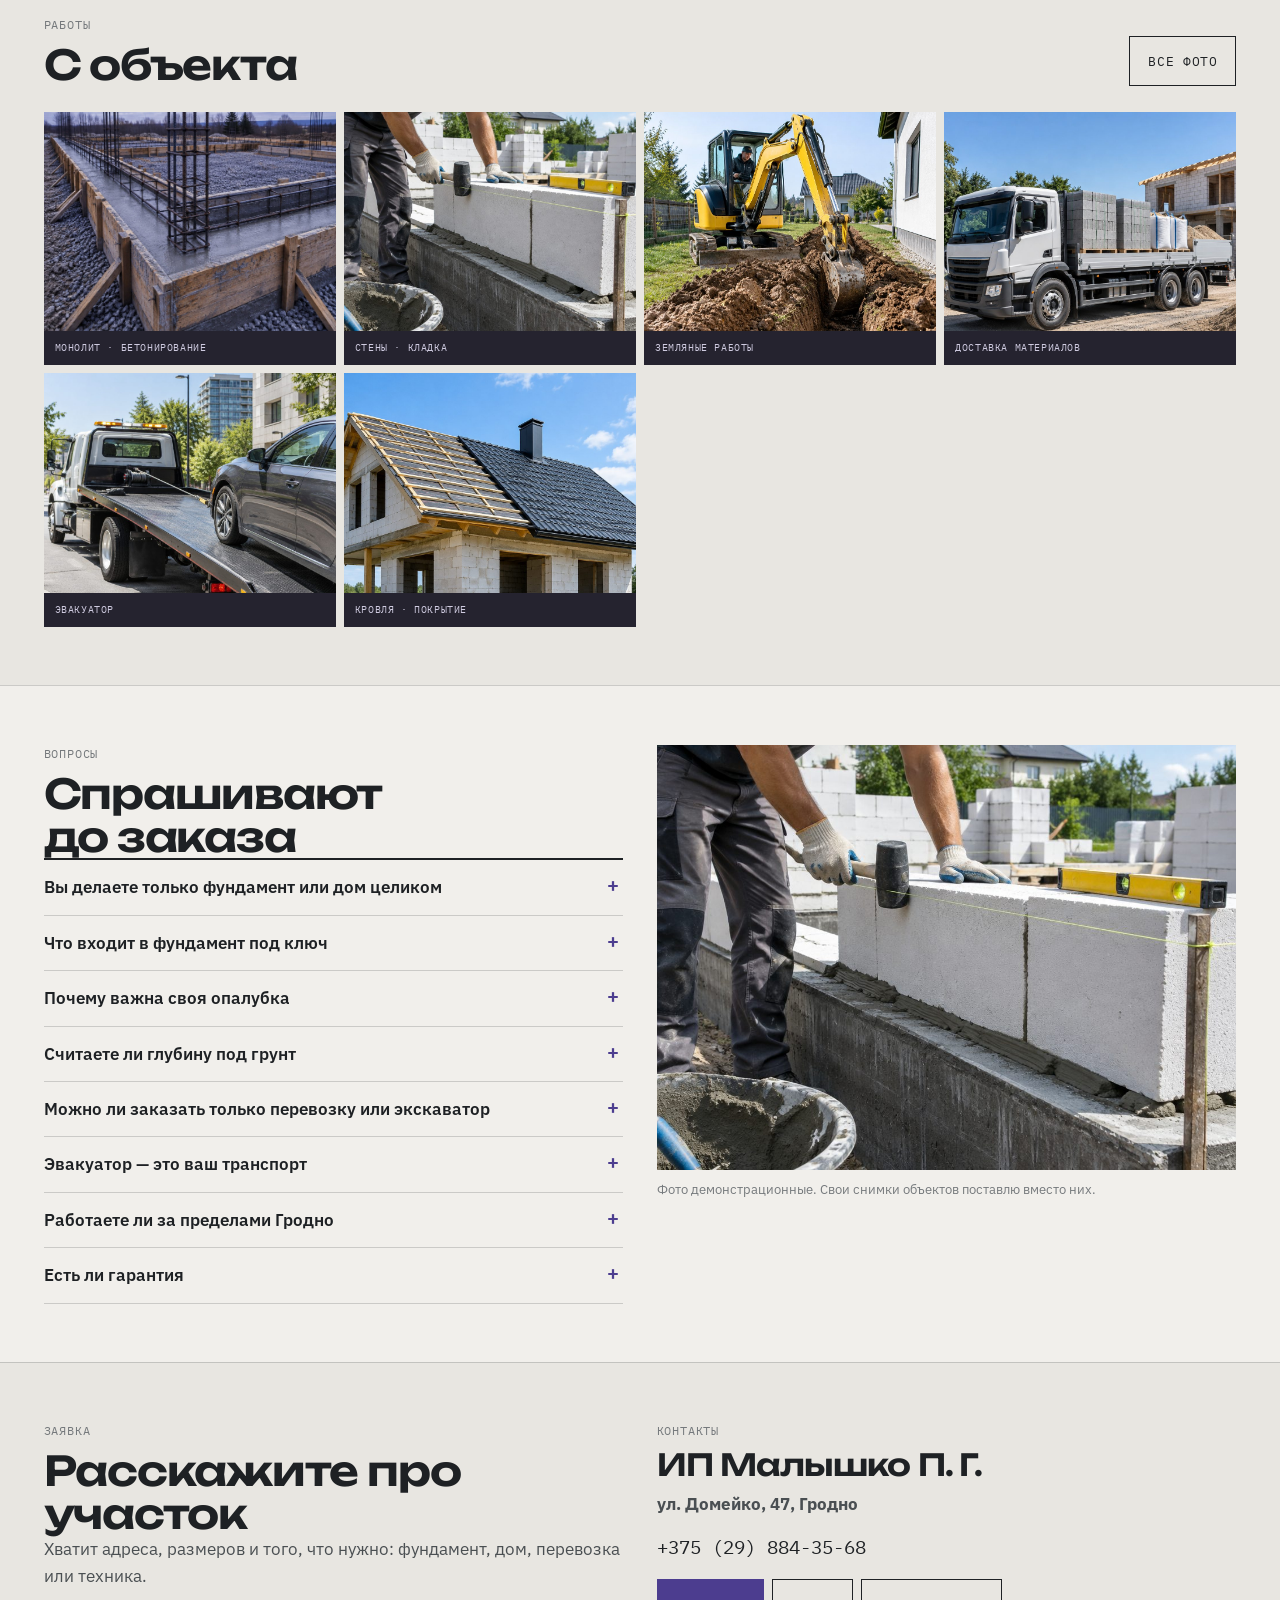
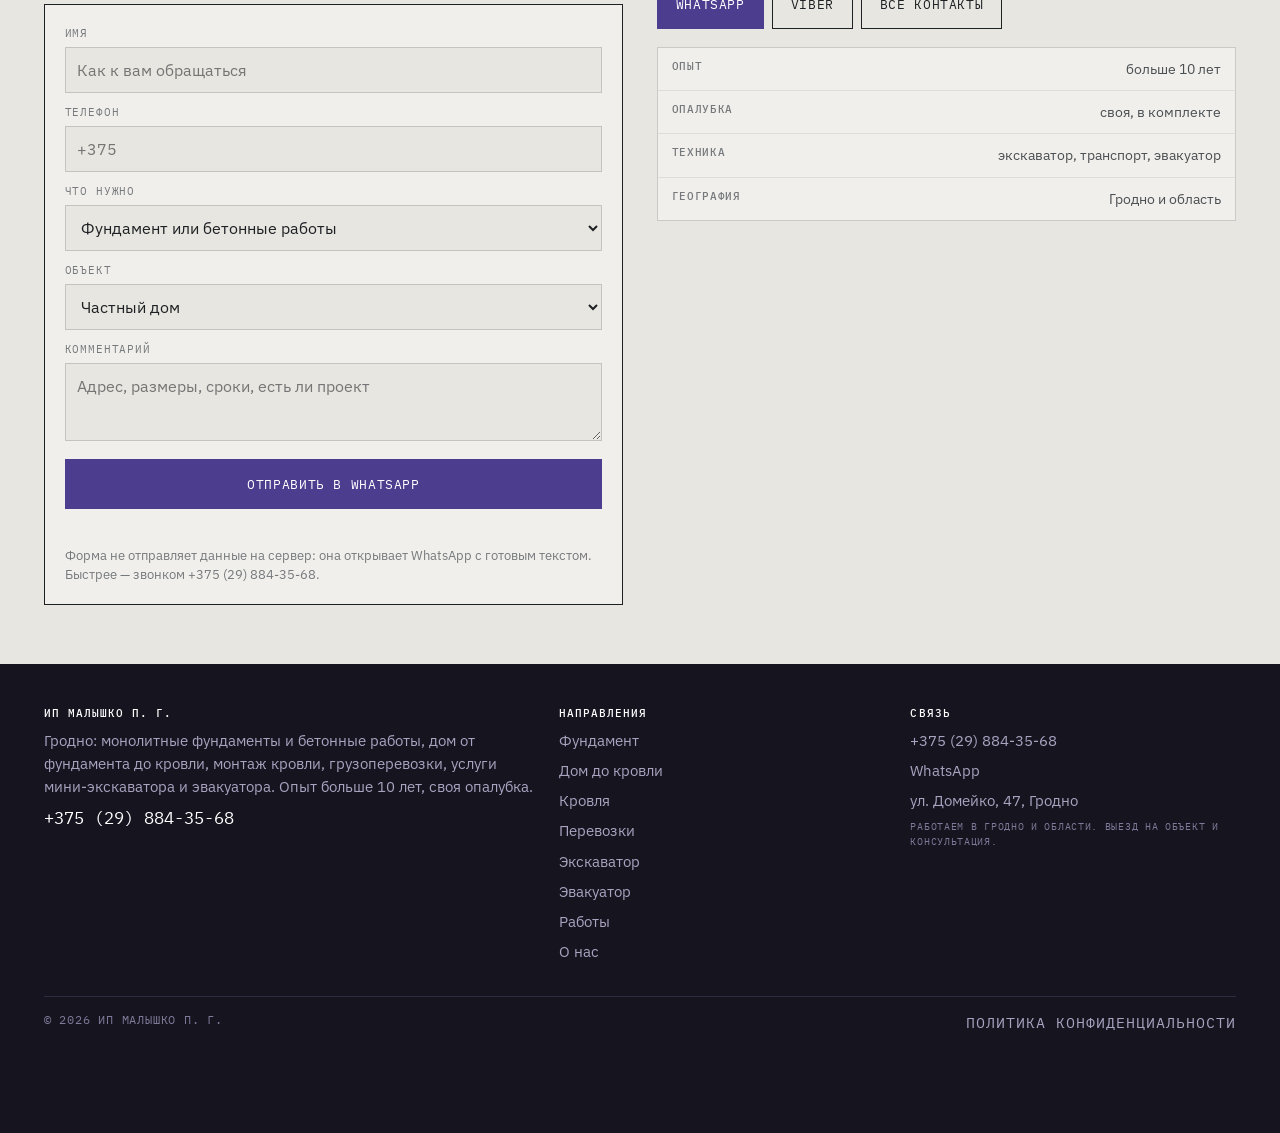
==== commit 24679cb7: "Сайт расширен до полного цикла: 11 страниц — фундаменты, дом до кровли, кровля, грузоперевозки, мини" ====
--- a/index.html
+++ b/index.html
@@ -1,420 +1,180 @@
-<!DOCTYPE html>
-<html lang="ru">
-<head>
-<meta charset="UTF-8">
-<meta name="viewport" content="width=device-width, initial-scale=1.0">
-<title>Монолитные фундаменты под ключ в Гродно — ИП Малышко П.Г. | 10+ лет, своя опалубка</title>
-<meta name="description" content="ИП Малышко П.Г., Гродно: устройство монолитных фундаментов, колонн, лестниц, подпорных стен и заборов. Бетонные работы любой сложности, своя опалубка, опыт больше 10 лет. Домейко, 47. +375 (29) 884-35-68.">
-<meta property="og:title" content="Фундаменты под ключ в Гродно — ИП Малышко П.Г.">
-<meta property="og:description" content="Монолитные фундаменты, колонны, лестницы, подпорные стены, заборы. Своя опалубка, опыт более 10 лет.">
-<link rel="preconnect" href="https://fonts.googleapis.com">
-<link rel="preconnect" href="https://fonts.gstatic.com" crossorigin>
+<!doctype html><html lang="ru"><head>
+<meta charset="utf-8"><meta name="viewport" content="width=device-width,initial-scale=1">
+<title>Фундаменты, дом до кровли, перевозки и эвакуатор — ИП Малышко, Гродно</title><meta name="description" content="ИП Малышко П.Г., Гродно: монолитные фундаменты и бетонные работы, дом от фундамента до кровли, монтаж кровли, грузоперевозки, мини-экскаватор, эвакуатор. Своя опалубка и техника, опыт больше 10 лет. +375 (29) 884-35-68.">
+<meta property="og:title" content="Фундаменты, дом до кровли, перевозки и эвакуатор — ИП Малышко, Гродно"><meta property="og:description" content="ИП Малышко П.Г., Гродно: монолитные фундаменты и бетонные работы, дом от фундамента до кровли, монтаж кровли, грузоперевозки, мини-экскаватор, эвакуатор. Своя опалубка и техника, опыт больше 10 лет. +375 (29) 884-35-68.">
+<meta property="og:type" content="website"><meta property="og:locale" content="ru_BY">
+<link rel="icon" href="assets/img/favicon.svg" type="image/svg+xml">
+<link rel="preconnect" href="https://fonts.googleapis.com"><link rel="preconnect" href="https://fonts.gstatic.com" crossorigin>
 <link href="https://fonts.googleapis.com/css2?family=Unbounded:wght@400;600;700&family=IBM+Plex+Sans:wght@400;500;600&family=IBM+Plex+Mono:wght@400;500&display=swap" rel="stylesheet">
 <style>
-:root{
-  --paper:#E8E6E1; --paper2:#F1EFEB; --ink:#1E2124; --ink2:#4A4F52; --ink3:#75797C;
-  --line:rgba(30,33,36,.18); --line2:rgba(30,33,36,.10);
-  --blue:#4C3D8F; --blue2:#6E5CB5; --blueBg:#191827; --blueLine:rgba(233,231,236,.20);
-  --f-d:'Unbounded',Arial,sans-serif; --f-t:'IBM Plex Sans',Arial,sans-serif; --f-m:'IBM Plex Mono',monospace;
-}
-*{box-sizing:border-box;margin:0;padding:0}
-html{scroll-behavior:smooth}
-body{background:var(--paper);color:var(--ink);font-family:var(--f-t);line-height:1.5;-webkit-font-smoothing:antialiased}
-img{max-width:100%;display:block}
-a{color:inherit;text-decoration:none}
+:root{--paper:#E8E6E1;--paper2:#F1EFEB;--ink:#1E2124;--ink2:#4A4F52;--ink3:#75797C;--line:rgba(30,33,36,.18);--line2:rgba(30,33,36,.09);
+--blue:#4C3D8F;--blueBg:#191827;--blueLine:rgba(233,231,236,.22);--f-d:'Unbounded',Arial,sans-serif;--f-t:'IBM Plex Sans',Arial,sans-serif;--f-m:'IBM Plex Mono',monospace}
+*{box-sizing:border-box}[hidden]{display:none!important}
+body{margin:0;background:var(--paper);color:var(--ink);font:400 16px/1.6 var(--f-t);overflow-wrap:break-word}
+img{max-width:100%;height:auto;display:block}
+h1,h2,h3{font-family:var(--f-d);margin:0;font-weight:600;letter-spacing:-.03em;line-height:1.06;overflow-wrap:anywhere}
+h1{font-size:clamp(2.05rem,5.4vw,4.6rem)}
 .wrap{max-width:1440px;margin-inline:auto;padding-inline:clamp(16px,3.4vw,64px)}
-.mono{font-family:var(--f-m);font-size:12px;letter-spacing:.06em;text-transform:uppercase;color:var(--ink3)}
-h1,h2,h3{font-family:var(--f-d);font-weight:600;line-height:1.06;letter-spacing:-.02em}
-h1{font-size:clamp(2.3rem,6.4vw,5.4rem)}
-h2{font-size:clamp(1.7rem,3.4vw,2.9rem)}
-h3{font-size:clamp(1.05rem,1.5vw,1.3rem);line-height:1.2}
-.btn{display:inline-flex;align-items:center;justify-content:center;gap:8px;min-height:48px;padding:0 22px;border-radius:2px;background:var(--blue);color:#fff;font-weight:600;font-size:15px;border:1px solid var(--blue);transition:background .18s,color .18s,transform .18s}
-.btn:hover{background:#3E3179;transform:translateY(-1px)}
-.btn.ghost{background:transparent;color:var(--ink);border-color:var(--ink)}
-.btn.ghost:hover{background:var(--ink);color:var(--paper)}
-/* --- шапка --- */
-.top{position:sticky;top:0;z-index:40;background:rgba(232,230,225,.94);backdrop-filter:blur(8px);border-bottom:1px solid var(--line)}
-.top .in{display:flex;align-items:center;justify-content:space-between;gap:14px;padding-block:12px}
-.brand{display:flex;flex-direction:column;line-height:1.15}
-.brand b{font-family:var(--f-d);font-weight:700;font-size:15px;letter-spacing:.02em}
-.brand span{font-family:var(--f-m);font-size:10.5px;color:var(--ink3);text-transform:uppercase;letter-spacing:.08em;margin-top:2px}
-.nav{display:flex;gap:18px}
-.nav a{font-size:14px;color:var(--ink2);border-bottom:1px solid transparent;padding-bottom:2px}
-.nav a:hover{color:var(--blue);border-color:var(--blue)}
-.tel{font-family:var(--f-m);font-size:14px;font-weight:500;border:1px solid var(--ink);padding:9px 14px;border-radius:2px;transition:background .18s,color .18s}
-.tel:hover{background:var(--ink);color:var(--paper)}
-@media(max-width:900px){.nav{display:none}}
-@media(max-width:520px){.tel{font-size:12.5px;padding:8px 10px}.brand b{font-size:13.5px}}
+.top{position:sticky;top:0;z-index:60;background:rgba(232,230,225,.96);border-bottom:1px solid var(--line)}
+.top .in{display:flex;align-items:center;gap:14px;min-height:66px;min-width:0}
+.nav{display:flex;gap:14px;margin-left:auto;font-size:13.5px}
+.burger{display:none;margin-left:auto;width:44px;height:38px;border:1px solid var(--ink);background:none;flex-direction:column;gap:5px;align-items:center;justify-content:center;padding:0}
+.burger span{width:20px;height:2px;background:var(--ink);display:block}
+.btn{display:inline-flex;align-items:center;justify-content:center;font-family:var(--f-m);font-size:12.5px;letter-spacing:.05em;text-transform:uppercase;
+padding:14px 18px;border:1px solid var(--ink);background:var(--ink);color:var(--paper)}
+.btn--blue{background:var(--blue);border-color:var(--blue);color:#fff}
+.btn--ghost{background:transparent;color:var(--ink)}
+.btn--wg{background:transparent;color:#fff;border-color:rgba(255,255,255,.55)}
+.btn--w{background:#fff;border-color:#fff;color:var(--ink)}
+.hero{position:relative;overflow:hidden;background:#15141F;color:#fff}
+.hero__bg{position:absolute;inset:0;width:100%;height:100%;object-fit:cover}
+.hero__in{position:relative;z-index:2}
+.drawer{position:fixed;inset:0;z-index:120;background:rgba(20,18,30,.62);display:flex;justify-content:flex-end;overflow-y:auto}
+.drawer__in{width:min(420px,100%);background:var(--paper);min-height:100%;padding:16px 20px 30px;display:flex;flex-direction:column}
+.fbar{position:fixed;left:0;right:0;bottom:0;z-index:70;display:none;gap:6px;padding:8px 10px;background:rgba(232,230,225,.98);border-top:1px solid var(--line)}
+.fbar a{flex:1;text-align:center;padding:10px 4px;font-family:var(--f-m);font-size:10.5px;text-transform:uppercase;border:1px solid var(--ink);color:var(--ink)}
+.fbar a:first-child{background:var(--blue);border-color:var(--blue);color:#fff}
+@media (max-width:859px){.fbar{display:flex}body{padding-bottom:62px}}
+@media (max-width:1079px){.nav,.tel{display:none}.burger{display:flex}}
 </style>
-<style>
-/* --- hero: типографический постер на миллиметровке --- */
-.hero{position:relative;border-bottom:1px solid var(--line);overflow:hidden}
-.hero::before{content:"";position:absolute;inset:0;background-image:linear-gradient(var(--line2) 1px,transparent 1px),linear-gradient(90deg,var(--line2) 1px,transparent 1px);background-size:28px 28px;pointer-events:none}
-.hero .in{position:relative;padding-block:clamp(34px,6vw,84px) clamp(26px,4vw,48px)}
-.hero .tag{display:flex;align-items:center;gap:10px;margin-bottom:18px}
-.hero .tag i{width:34px;height:1px;background:var(--blue);display:block}
-.hero h1{margin-bottom:6px}
-.hero h1 em{font-style:normal;color:var(--blue)}
-.hero .dims{display:flex;align-items:center;gap:0;margin:22px 0 26px;max-width:760px}
-.hero .dims span{font-family:var(--f-m);font-size:11px;color:var(--ink3);white-space:nowrap}
-.hero .dims .l{flex:1;height:1px;background:var(--ink3);position:relative;margin:0 10px}
-.hero .dims .l::before,.hero .dims .l::after{content:"";position:absolute;top:-4px;width:1px;height:9px;background:var(--ink3)}
-.hero .dims .l::before{left:0}.hero .dims .l::after{right:0}
-.hero .g{display:grid;grid-template-columns:minmax(0,1.5fr) minmax(0,.72fr);gap:clamp(20px,4vw,54px);align-items:end}
-.pass{border:1px solid var(--line);background:var(--paper2);padding:0}
-.pass .r{display:flex;justify-content:space-between;gap:12px;padding:12px 16px;border-bottom:1px solid var(--line2)}
-.pass .r:last-child{border-bottom:0}
-.pass .r b{font-family:var(--f-m);font-size:11px;color:var(--ink3);font-weight:500;text-transform:uppercase;letter-spacing:.06em}
-.pass .r span{font-size:14px;font-weight:500;text-align:right}
-.cta{display:flex;flex-wrap:wrap;gap:10px;margin-top:26px}
-@media(max-width:860px){.hero .g{grid-template-columns:1fr}}
-/* --- ведомость работ --- */
-.sec{padding-block:clamp(38px,5.4vw,84px);border-bottom:1px solid var(--line)}
-.shead{display:grid;grid-template-columns:minmax(0,1.15fr) minmax(0,.85fr);gap:clamp(14px,3vw,44px);align-items:end;margin-bottom:clamp(20px,3vw,38px)}
-.shead .mono{margin-bottom:10px;display:block}
-.shead p{color:var(--ink2);font-size:15.5px;max-width:52ch}
-@media(max-width:860px){.shead{grid-template-columns:1fr}}
-.vd{border-top:1px solid var(--ink)}
-.vd .row{display:grid;grid-template-columns:52px minmax(0,1.05fr) minmax(0,1.25fr) auto;gap:clamp(10px,2vw,26px);align-items:baseline;padding:18px 0;border-bottom:1px solid var(--line)}
-.vd .n{font-family:var(--f-m);font-size:12px;color:var(--blue);font-weight:500}
-.vd h3{font-size:clamp(1rem,1.6vw,1.35rem)}
-.vd p{font-size:14.5px;color:var(--ink2)}
-.vd .u{font-family:var(--f-m);font-size:11px;color:var(--ink3);text-transform:uppercase;letter-spacing:.06em;white-space:nowrap}
-@media(max-width:760px){.vd .row{grid-template-columns:38px 1fr;row-gap:6px}.vd .u{grid-column:2;justify-self:start}.vd p{grid-column:2}}
-</style>
-<style>
-/* --- разрез на синьке --- */
-.cut{background:var(--blueBg);color:#E9E7EC}
-.cut .mono{color:rgba(233,231,236,.6)}
-.cut h2{color:#fff}
-.cut .shead p{color:rgba(233,231,236,.72)}
-.cutter{display:grid;grid-template-columns:minmax(0,1.28fr) minmax(0,.72fr);gap:clamp(16px,2.6vw,36px);align-items:start}
-.stage{background:#131220;border:1px solid var(--blueLine);padding:clamp(10px,1.6vw,20px);position:relative}
-.stage svg{width:100%;height:auto;display:block}
-.panel{display:grid;gap:16px}
-.fieldset{border:1px solid var(--blueLine);padding:14px 16px}
-.fieldset .lbl{font-family:var(--f-m);font-size:10.5px;text-transform:uppercase;letter-spacing:.08em;color:rgba(233,231,236,.55);margin-bottom:10px;display:block}
-.seg{display:flex;flex-wrap:wrap;gap:6px}
-.seg button{font-family:var(--f-t);font-size:13px;padding:8px 12px;background:transparent;color:#D9D6E4;border:1px solid var(--blueLine);cursor:pointer;border-radius:2px;transition:background .16s,border-color .16s,color .16s}
-.seg button:hover{border-color:var(--blue2)}
-.seg button[aria-pressed="true"]{background:var(--blue);border-color:var(--blue2);color:#fff}
-.depth{display:flex;align-items:center;gap:12px;margin-top:6px}
-.depth input[type=range]{flex:1;accent-color:var(--blue2);height:22px}
-.depth b{font-family:var(--f-m);font-size:14px;color:#fff;min-width:62px;text-align:right}
-.read{border:1px solid var(--blueLine);padding:16px;background:rgba(76,61,143,.16)}
-.read .rl{display:flex;justify-content:space-between;gap:12px;padding:8px 0;border-bottom:1px dashed rgba(233,231,236,.16);font-size:13.5px}
-.read .rl:last-child{border-bottom:0}
-.read .rl b{font-family:var(--f-m);color:#fff}
-.verdict{margin-top:4px;padding:12px 14px;font-size:13.5px;line-height:1.45;border-left:2px solid var(--blue2);background:rgba(110,92,181,.14)}
-.verdict.bad{border-color:#E0793F;background:rgba(224,121,63,.14)}
-@media(max-width:900px){.cutter{grid-template-columns:1fr}}
-/* --- этапы --- */
-.steps{display:grid;grid-template-columns:repeat(5,minmax(0,1fr));gap:clamp(10px,1.6vw,22px);border-top:1px solid var(--ink);padding-top:22px}
-.steps .s{position:relative;padding-top:16px}
-.steps .s::before{content:"";position:absolute;top:0;left:0;width:100%;height:1px;background:var(--line)}
-.steps .s::after{content:"";position:absolute;top:-3px;left:0;width:7px;height:7px;background:var(--blue);border-radius:50%}
-.steps .n{font-family:var(--f-m);font-size:11px;color:var(--blue);margin-bottom:6px;display:block}
-.steps h3{margin-bottom:6px}
-.steps p{font-size:13.5px;color:var(--ink2)}
-@media(max-width:900px){.steps{grid-template-columns:repeat(2,minmax(0,1fr))}}
-@media(max-width:560px){.steps{grid-template-columns:1fr}}
-/* --- опалубка --- */
-.op{display:grid;grid-template-columns:minmax(0,.95fr) minmax(0,1.05fr);gap:clamp(18px,3.4vw,52px);align-items:start}
-.op .list{display:grid;gap:0;border-top:1px solid var(--ink)}
-.op .list div{padding:14px 0;border-bottom:1px solid var(--line);display:grid;grid-template-columns:26px 1fr;gap:12px;align-items:baseline}
-.op .list span{font-family:var(--f-m);font-size:11px;color:var(--blue)}
-.op .list b{font-weight:600}
-.op .list em{font-style:normal;color:var(--ink2);font-size:14.5px}
-@media(max-width:860px){.op{grid-template-columns:1fr}}
-/* --- фото --- */
-.ph{display:grid;grid-template-columns:minmax(0,1.35fr) minmax(0,.65fr);gap:clamp(14px,2.6vw,34px);align-items:end}
-.ph figure{border:1px solid var(--line);background:var(--paper2)}
-.ph figcaption{font-size:12.5px;color:var(--ink3);margin-top:8px}
-.ph .notes{display:grid;gap:0;border-top:1px solid var(--ink)}
-.ph .notes div{padding:12px 0;border-bottom:1px solid var(--line);font-size:14px;color:var(--ink2)}
-.ph .notes b{display:block;font-family:var(--f-d);font-size:13px;color:var(--ink);margin-bottom:2px}
-@media(max-width:860px){.ph{grid-template-columns:1fr}}
-/* --- вопросы --- */
-.qa{border-top:1px solid var(--ink)}
-.qa details{border-bottom:1px solid var(--line)}
-.qa summary{cursor:pointer;list-style:none;padding:16px 0;font-family:var(--f-d);font-size:clamp(.98rem,1.4vw,1.15rem);display:flex;justify-content:space-between;gap:16px;align-items:baseline}
-.qa summary::-webkit-details-marker{display:none}
-.qa summary::after{content:"+";font-family:var(--f-m);color:var(--blue);font-size:18px;flex-shrink:0}
-.qa details[open] summary::after{content:"–"}
-.qa p{padding:0 0 18px;font-size:14.5px;color:var(--ink2);max-width:78ch}
-/* --- финал со штампом --- */
-.fin{background:var(--blueBg);color:#E9E7EC;padding-block:clamp(38px,5.4vw,80px)}
-.fin .g{display:grid;grid-template-columns:minmax(0,1.1fr) minmax(0,.9fr);gap:clamp(20px,4vw,56px);align-items:start}
-.fin h2{color:#fff}
-.fin .telbig{display:inline-block;font-family:var(--f-d);font-size:clamp(1.35rem,3vw,2.1rem);color:#fff;margin:18px 0 16px;border-bottom:1px solid var(--blue2);padding-bottom:6px}
-.stamp{border:1px solid var(--blueLine);width:100%;border-collapse:collapse;font-family:var(--f-m);font-size:11.5px}
-.stamp td{border:1px solid var(--blueLine);padding:9px 11px;color:rgba(233,231,236,.86)}
-.stamp td.k{color:rgba(233,231,236,.5);text-transform:uppercase;letter-spacing:.05em;width:42%}
-@media(max-width:860px){.fin .g{grid-template-columns:1fr}}
-.ftr{padding-block:18px;font-family:var(--f-m);font-size:11px;color:var(--ink3);display:flex;justify-content:space-between;gap:12px;flex-wrap:wrap}
-.mark{position:fixed;right:14px;bottom:14px;z-index:60;background:var(--ink);color:var(--paper);font-family:var(--f-m);font-size:10.5px;padding:6px 10px;border-radius:2px;letter-spacing:.04em;opacity:.9}
-@media(max-width:520px){.mark{right:10px;bottom:10px;font-size:10px}}
-</style>
-</head>
-<body id="top">
+<link rel="stylesheet" href="assets/css/site.v1.css">
+</head><body id="top">
 <header class="top"><div class="wrap in">
-  <a class="brand" href="#top"><b>Малышко</b><span>фундаменты · Гродно</span></a>
-  <nav class="nav"><a href="#works">Работы</a><a href="#cut">Разрез</a><a href="#steps">Этапы</a><a href="#op">Опалубка</a><a href="#qa">Вопросы</a></nav>
+  <a class="brand" href="index.html"><b>Малышко</b><span>от фундамента до кровли · Гродно</span></a>
+  <nav class="nav" aria-label="Основная навигация"><a href="fundamenty.html"Фундамент></a><a href="dom.html"Дом до кровли></a><a href="krovlya.html"Кровля></a><a href="gruzoperevozki.html"Перевозки></a><a href="miniekskavator.html"Экскаватор></a><a href="evakuator.html"Эвакуатор></a><a href="raboty.html"Работы></a><a href="o-kompanii.html"О нас></a></nav>
   <a class="tel" href="tel:+375298843568">+375 (29) 884-35-68</a>
+  <button class="burger" id="burger" aria-label="Меню" aria-expanded="false" aria-controls="drawer"><span></span><span></span><span></span></button>
 </div></header>
+<div class="drawer" id="drawer" hidden><div class="drawer__in" role="dialog" aria-modal="true" aria-label="Меню сайта">
+  <div style="display:flex;align-items:center;justify-content:space-between;margin-bottom:10px">
+    <span class="mono">Меню</span><button class="drawer__x" id="drawerClose" aria-label="Закрыть меню">×</button></div>
+  <a class="dl" href="fundamenty.html">Фундамент</a><a class="dl" href="dom.html">Дом до кровли</a><a class="dl" href="krovlya.html">Кровля</a><a class="dl" href="gruzoperevozki.html">Перевозки</a><a class="dl" href="miniekskavator.html">Экскаватор</a><a class="dl" href="evakuator.html">Эвакуатор</a><a class="dl" href="raboty.html">Работы</a><a class="dl" href="o-kompanii.html">О нас</a>
+  <a class="btn btn--blue" href="tel:+375298843568" style="margin-top:16px">+375 (29) 884-35-68</a>
+  <a class="btn btn--ghost" href="https://wa.me/375298843568" target="_blank" rel="noopener" style="margin-top:8px">WhatsApp</a>
+</div></div>
+
 <main>
-<section class="hero"><div class="wrap in">
-  <div class="tag"><i></i><span class="mono">ИП Малышко П. Г. · Гродно · опыт более 10 лет</span></div>
-  <h1>Фундамент, который<br>не поведёт <em>весной</em></h1>
-  <div class="dims"><span>0,0 м</span><span class="l"></span><span>монолит под ключ</span></div>
-  <div class="g">
-    <div>
-      <p style="font-size:16.5px;color:var(--ink2);max-width:56ch">Монолитные фундаменты, колонны, лестницы, подпорные стены и заборы. Бетонные работы любой сложности, своя опалубка: не зависим от аренды щитов и не платим за простой. Считаем заглубление под грунт и промерзание, а не «как у соседа».</p>
-      <div class="cta"><a class="btn" href="tel:+375298843568">Позвонить: +375 (29) 884-35-68</a><a class="btn ghost" href="#cut">Проверить заглубление</a></div>
+<section class="hero">
+  <img class="hero__bg" src="assets/img/hero.jpg" alt="Монолитный фундамент с опалубкой и арматурой на стройке" fetchpriority="high">
+  <div class="hero__in">
+    <div class="tag"><i></i><span class="mono">ИП Малышко П. Г. · Гродно · от фундамента до кровли</span></div>
+    <h1>От фундамента<br>до <em>кровли</em> —<br>своими руками и техникой</h1>
+    <p class="hero__lead">Монолит, стены, крыша, а между этапами свои грузоперевозки, мини-экскаватор и эвакуатор. Одна бригада: не нужно искать пять подрядчиков.</p>
+    <div class="hero__cta">
+      <a class="btn btn--blue" href="tel:+375298843568">Позвонить +375 (29) 884-35-68</a>
+      <a class="btn btn--wg" href="https://wa.me/375298843568" target="_blank" rel="noopener">WhatsApp</a>
+      <a class="btn btn--wg" href="dom.html">Весь цикл</a>
     </div>
-    <div class="pass">
+    <div class="dims">
+  <span>Гродно</span><span class="l"></span><span>своя опалубка</span><span class="l"></span>
+  <span>свой транспорт</span><span class="l"></span><span>опыт 10+ лет</span>
+</div>
+  </div>
+</section>
+
+<section class="sec"><div class="wrap">
+  <div class="shead"><div><p class="mono" style="margin-bottom:8px">Ведомость направлений</p><h2>Шесть направлений</h2></div>
+    <p>Стройка, перевозки и техника в одних руках. Когда фундамент сохнет, экскаватор уже роет траншею под воду, а машина везёт блоки.</p></div>
+  <div class="vd"><div class="row"><span class="n">01</span><div><h3><a href="fundamenty.html">Фундаменты и бетон</a></h3><p>Монолитные ленточные, плитные, свайно-ростверковые. Колонны, лестницы, подпорные стены, основания заборов.</p></div><span class="u">под ключ</span></div><div class="row"><span class="n">02</span><div><h3><a href="dom.html">Дом от фундамента до кровли</a></h3><p>Стены, армопояс, перекрытия, стропильная система и покрытие. Одна бригада на весь цикл.</p></div><span class="u">полный цикл</span></div><div class="row"><span class="n">03</span><div><h3><a href="krovlya.html">Кровля и водосток</a></h3><p>Пирог кровли, металлочерепица, профнастил, подшивка свесов, водосток.</p></div><span class="u">монтаж</span></div><div class="row"><span class="n">04</span><div><h3><a href="gruzoperevozki.html">Грузоперевозки</a></h3><p>Доставка материалов на объект, вывоз грунта и строймусора, перевозка техники.</p></div><span class="u">свой транспорт</span></div><div class="row"><span class="n">05</span><div><h3><a href="miniekskavator.html">Услуги мини-экскаватора</a></h3><p>Траншеи под коммуникации, котлованы, септики, дренаж, планировка, корчевание.</p></div><span class="u">земляные работы</span></div><div class="row"><span class="n">06</span><div><h3><a href="evakuator.html">Эвакуатор</a></h3><p>Легковые, кроссоверы, мотоциклы, техника. Погрузка на платформу, работа лебёдкой.</p></div><span class="u">круглосуточно по звонку</span></div></div>
+</div></section>
+
+<section class="sec sec--white"><div class="wrap">
+  <div class="shead"><div><p class="mono" style="margin-bottom:8px">Маршрут объекта · интерактив</p><h2>Семь этапов до конька</h2></div>
+    <p>Нажмите на этап: увидите, что делаем, чем и что проверяем. Это реальный порядок работ, а не рекламная схема.</p></div>
+  <div class="route" id="route">
+  <div class="route__list" role="tablist" aria-label="Этапы работ"><button type="button" data-i="0" aria-pressed="true"><b>01</b><span>Разметка и геодезия</span></button><button type="button" data-i="1" aria-pressed="false"><b>02</b><span>Земляные работы</span></button><button type="button" data-i="2" aria-pressed="false"><b>03</b><span>Подушка и подготовка</span></button><button type="button" data-i="3" aria-pressed="false"><b>04</b><span>Опалубка и армирование</span></button><button type="button" data-i="4" aria-pressed="false"><b>05</b><span>Бетонирование</span></button><button type="button" data-i="5" aria-pressed="false"><b>06</b><span>Стены и перекрытия</span></button><button type="button" data-i="6" aria-pressed="false"><b>07</b><span>Кровля и водосток</span></button></div>
+  <div class="route__out" aria-live="polite">
+    <span class="mono" id="rt-kick">Этап 01 · разрезы</span>
+    <h3 id="rt-title"></h3>
+    <p class="lead" id="rt-desc" style="font-size:15.5px"></p>
+    <div class="route__grid">
+      <div><h4>Техника и оснастка</h4><p id="rt-tech"></p></div>
+      <div><h4>Что проверяем</h4><p id="rt-check"></p></div>
+    </div>
+    <a class="btn btn--blue" id="rt-cta" href="https://wa.me/375298843568" target="_blank" rel="noopener" style="width:100%">Спросить про этап в WhatsApp</a>
+  </div>
+  <script type="application/json" id="routeData">[{"n": "01", "t": "Разметка и геодезия", "d": "Выносим оси, проверяем диагонали и отметки. Ошибка на этом шаге стоит дороже всего: дом «поведёт» по стенам.", "tech": "Рулетка, лазерный уровень, нивелир", "check": "Диагонали, горизонт, привязка к красной линии"}, {"n": "02", "t": "Земляные работы", "d": "Снимаем плодородный слой, роем траншею или котлован под плиту, вывозим грунт.", "tech": "Мини-экскаватор, грузовой транспорт", "check": "Глубина по грунту и промерзанию, а не «как у соседа»"}, {"n": "03", "t": "Подушка и подготовка", "d": "Песчано-гравийная подушка с послойным уплотнением, геотекстиль, подбетонка при необходимости.", "tech": "Виброплита, геотекстиль", "check": "Плотность подушки и отсутствие воды в основании"}, {"n": "04", "t": "Опалубка и армирование", "d": "Своя щитовая опалубка: не зависим от аренды и не простаиваем. Вяжем каркас по проекту, ставим закладные.", "tech": "Своя опалубка, вязальный крючок", "check": "Защитный слой бетона, шаг хомутов, закладные под коммуникации"}, {"n": "05", "t": "Бетонирование", "d": "Принимаем бетон, укладываем слоями, вибрируем, ухаживаем за набором прочности.", "tech": "Глубинный вибратор", "check": "Подвижность смеси, отсутствие раковин, уход за бетоном"}, {"n": "06", "t": "Стены и перекрытия", "d": "Кладка из блока или кирпича, монолитные участки, армопояс, перекрытие.", "tech": "Миксер, бетононасос по необходимости", "check": "Армопояс и перевязка, монолитные узлы"}, {"n": "07", "t": "Кровля и водосток", "d": "Стропильная система, пирог кровли, покрытие, водосток, подшивка свесов.", "tech": "Своя бригада, леса", "check": "Вентиляция подкровельного пространства, нахлёсты, крепёж"}]</script>
+</div>
+</div></section>
+
+<section class="sec"><div class="wrap">
+  <div class="shead"><div><p class="mono" style="margin-bottom:8px">Почему сюда</p><h2>Своё, а не арендное</h2></div>
+    <p>Опалубка, транспорт, экскаватор и эвакуатор свои. Именно это убирает простои, из-за которых стройка встаёт на месяц.</p></div>
+  <div class="g3"><div class="card"><span class="card__t">Оснастка</span><h3>Своя опалубка</h3><p>Не зависим от аренды щитов: выходим на объект в срок и не платим за простой.</p></div><div class="card"><span class="card__t">Логистика</span><h3>Свой транспорт</h3><p>Грузоперевозки и вывоз грунта своими машинами: не ищем перевозчика под каждый этап.</p></div><div class="card"><span class="card__t">Техника</span><h3>Мини-экскаватор</h3><p>Земляные работы делаем сами, поэтому фундамент не ждёт технику.</p></div><div class="card"><span class="card__t">Эвакуация</span><h3>Эвакуатор</h3><p>Возим авто и технику: от легковой после ДТП до мини-экскаватора между объектами.</p></div><div class="card"><span class="card__t">Опыт</span><h3>Опыт больше 10 лет</h3><p>Бетонные работы любой сложности: фундаменты, колонны, лестницы, подпорные стены.</p></div><div class="card"><span class="card__t">Гарантия</span><h3>Гарантия на работы</h3><p>На бетон и кровлю даём гарантию, срок фиксируем при сдаче объекта.</p></div></div>
+</div></section>
+
+<section class="sec sec--white"><div class="wrap split">
+  <div><img src="assets/img/roof.jpg" alt="Готовый дом с кровлей из металлочерепицы" loading="lazy"></div>
+  <div><p class="mono" style="margin-bottom:8px">Полный цикл</p><h2>Дом целиком,<br>а не «только фундамент»</h2>
+    <p class="lead" style="margin-bottom:12px">Фундамент, стены и армопояс, перекрытие, стропильная система, покрытие, водосток. Между этапами одна бригада и одна ответственность: если стена повела из-за фундамента, виноватого искать не придётся.</p>
+    <div style="display:flex;flex-wrap:wrap;gap:8px"><a class="btn btn--blue" href="dom.html">Как строим дом</a><a class="btn btn--ghost" href="krovlya.html">Кровля</a></div>
+  </div>
+</div></section>
+
+<section class="sec"><div class="wrap">
+  <div class="shead"><div><p class="mono" style="margin-bottom:8px">Работы</p><h2>С объекта</h2></div>
+    <a class="btn btn--ghost" href="raboty.html">Все фото</a></div>
+  <div class="gal">
+    <figure><img src="assets/img/concrete.jpg" alt="Бетонные работы" loading="lazy"><figcaption>Монолит · бетонирование</figcaption></figure>
+    <figure><img src="assets/img/walls.jpg" alt="Кладка стен из газосиликатных блоков" loading="lazy"><figcaption>Стены · кладка</figcaption></figure>
+    <figure><img src="assets/img/digger.jpg" alt="Мини-экскаватор копает траншею" loading="lazy"><figcaption>Земляные работы</figcaption></figure>
+    <figure><img src="assets/img/truck.jpg" alt="Грузовик с поддонами на объекте" loading="lazy"><figcaption>Доставка материалов</figcaption></figure>
+    <figure><img src="assets/img/tow.jpg" alt="Эвакуатор загружает автомобиль" loading="lazy"><figcaption>Эвакуатор</figcaption></figure>
+    <figure><img src="assets/img/roof.jpg" alt="Кровля дома" loading="lazy"><figcaption>Кровля · покрытие</figcaption></figure>
+  </div>
+</div></section>
+
+<section class="sec sec--white"><div class="wrap split">
+  <div><p class="mono" style="margin-bottom:8px">Вопросы</p><h2>Спрашивают<br>до заказа</h2><div class="acc"><details><summary>Вы делаете только фундамент или дом целиком</summary><p>И то, и другое. Можем залить фундамент и уйти, а можем вести объект до кровли: стены, армопояс, перекрытие, стропила, покрытие, водосток. Одной бригадой проще: не нужно пересдавать объект между подрядчиками.</p></details><details><summary>Что входит в фундамент под ключ</summary><p>Разметка, земляные работы, подушка, опалубка, армирование, заливка, уход за бетоном и распалубка. Грунт вывозим своим транспортом.</p></details><details><summary>Почему важна своя опалубка</summary><p>Аренда щитов — это простой в графике и доплата за дни. Со своей опалубкой мы выходим на объект в срок и не зависим от того, когда её привезут.</p></details><details><summary>Считаете ли глубину под грунт</summary><p>Да. Заглубление зависит от грунта, уровня грунтовых вод и промерзания, а не от «стандарта». Поэтому сначала смотрим участок.</p></details><details><summary>Можно ли заказать только перевозку или экскаватор</summary><p>Да, направления работают и отдельно. Часто так и удобнее: техника уже на объекте, когда начинается фундамент.</p></details><details><summary>Эвакуатор — это ваш транспорт</summary><p>Да, свой эвакуатор. Возим легковые, кроссоверы, мотоциклы и технику. Скажите, что с машиной: от этого зависит способ погрузки.</p></details><details><summary>Работаете ли за пределами Гродно</summary><p>Гродно и область. Дальние объекты и перевозки обсуждаем отдельно: зависит от расстояния и загрузки.</p></details><details><summary>Есть ли гарантия</summary><p>На бетонные работы и кровлю даём гарантию, срок фиксируем при сдаче объекта.</p></details></div></div>
+  <div><img src="assets/img/walls.jpg" alt="Стены дома" loading="lazy">
+    <p class="fine" style="margin-top:10px">Фото демонстрационные. Свои снимки объектов поставлю вместо них.</p></div>
+</div></section>
+
+<section class="sec"><div class="wrap split">
+  <div><p class="mono" style="margin-bottom:8px">Заявка</p><h2>Расскажите про участок</h2>
+    <p class="lead" style="margin-bottom:14px">Хватит адреса, размеров и того, что нужно: фундамент, дом, перевозка или техника.</p><form class="form" id="leadForm" novalidate>
+  <div><label for="f-name">Имя</label><input id="f-name" name="name" type="text" autocomplete="name" placeholder="Как к вам обращаться"></div>
+  <div><label for="f-phone">Телефон</label><input id="f-phone" name="phone" type="tel" autocomplete="tel" placeholder="+375"></div>
+  <div><label for="f-job">Что нужно</label><select id="f-job" name="job">
+    <option>Фундамент или бетонные работы</option><option>Дом от фундамента до кровли</option><option>Монтаж кровли</option>
+    <option>Грузоперевозки</option><option>Мини-экскаватор</option><option>Эвакуатор</option><option>Другое</option></select></div>
+  <div><label for="f-obj">Объект</label><select id="f-obj" name="obj">
+    <option>Частный дом</option><option>Дачный дом</option><option>Гараж или хозпостройка</option><option>Коммерческий объект</option></select></div>
+  <div><label for="f-msg">Комментарий</label><textarea id="f-msg" name="msg" placeholder="Адрес, размеры, сроки, есть ли проект"></textarea></div>
+  <button class="btn btn--blue" type="submit">Отправить в WhatsApp</button>
+  <p class="form__msg" id="formMsg" role="status" aria-live="polite"></p>
+  <p class="fine">Форма не отправляет данные на сервер: она открывает WhatsApp с готовым текстом. Быстрее — звонком +375 (29) 884-35-68.</p>
+</form></div>
+  <div><p class="mono" style="margin-bottom:8px">Контакты</p><h2 style="font-size:clamp(1.3rem,2.4vw,1.9rem)">ИП Малышко П. Г.</h2>
+    <p class="lead" style="margin:10px 0 4px"><strong>ул. Домейко, 47, Гродно</strong></p>
+    <a href="tel:+375298843568" style="display:inline-block;font-family:var(--f-m);font-size:19px;margin:10px 0">+375 (29) 884-35-68</a>
+    <div style="display:flex;flex-wrap:wrap;gap:8px;margin-top:6px">
+      <a class="btn btn--blue" href="https://wa.me/375298843568" target="_blank" rel="noopener">WhatsApp</a>
+      <a class="btn btn--ghost" href="viber://chat?number=%2B375298843568">Viber</a>
+      <a class="btn btn--ghost" href="kontakty.html">Все контакты</a></div>
+    <div class="pass" style="margin-top:18px">
       <div class="r"><b>Опыт</b><span>больше 10 лет</span></div>
       <div class="r"><b>Опалубка</b><span>своя, в комплекте</span></div>
-      <div class="r"><b>Работы</b><span>от фундамента до забора</span></div>
-      <div class="r"><b>Адрес</b><span>ул. Домейко, 47, Гродно</span></div>
-    </div>
-  </div>
-</div></section>
-<section class="sec" id="works"><div class="wrap">
-  <div class="shead"><div><span class="mono">Ведомость работ</span><h2>Что льём</h2></div><p>Работаем и с частными домами, и с подрядчиками: одна бригада закрывает весь бетонный цикл, поэтому не нужно искать разных людей на фундамент, лестницу и забор.</p></div>
-  <div class="vd">
-    <div class="row"><span class="n">01</span><h3>Монолитные фундаменты</h3><p>Ленточные, плитные и свайно-ростверковые. Разметка, земляные работы, подушка, армирование, заливка, распалубка.</p><span class="u">под ключ</span></div>
-    <div class="row"><span class="n">02</span><h3>Колонны</h3><p>Монолитные колонны для террас, навесов, пристроек и промышленных каркасов. Армокаркас вязаный, опалубка щитовая.</p><span class="u">монолит</span></div>
-    <div class="row"><span class="n">03</span><h3>Лестницы</h3><p>Монолитные марши и поворотные лестницы по вашему проекту: от геометрии ступеней до заливки в одну смену.</p><span class="u">по проекту</span></div>
-    <div class="row"><span class="n">04</span><h3>Подпорные стены</h3><p>Для участков с уклоном: расчёт толщины, дренаж, деформационные швы. Держит грунт, а не только красиво выглядит.</p><span class="u">с дренажом</span></div>
-    <div class="row"><span class="n">05</span><h3>Заборы и ограждения</h3><p>Бетонные ленточные основания, столбы, цоколи под металл и кирпич. Ровная линия по горизонту на сложном рельефе.</p><span class="u">основание</span></div>
-    <div class="row"><span class="n">06</span><h3>Бетонные работы любой сложности</h3><p>Отмостки, площадки, полы по грунту, крыльцо, приямки: тот же подход и та же опалубка, что и на больших объёмах.</p><span class="u">по задаче</span></div>
-  </div>
-</div></section>
-<section class="sec cut" id="cut"><div class="wrap">
-  <div class="shead"><div><span class="mono">Разрез · синька</span><h2>Глубина, от которой зависит дом</h2></div><p>Подвиньте глубину заложения: увидите, где проходит промерзание для Гродно и что будет, если фундамент окажется выше. Красная линия — та самая граница.</p></div>
-  <div class="cutter">
-    <div class="stage">
-      <svg viewBox="0 0 640 420" role="img" aria-label="Разрез фундамента с линией промерзания">
-        <defs>
-          <pattern id="soil" width="10" height="10" patternUnits="userSpaceOnUse"><path d="M0 10 L10 0" stroke="rgba(233,231,236,.22)" stroke-width="1"/></pattern>
-          <pattern id="con" width="7" height="7" patternUnits="userSpaceOnUse"><path d="M0 7 L7 7" stroke="rgba(233,231,236,.34)" stroke-width="1"/><circle cx="3.5" cy="3.5" r=".9" fill="rgba(233,231,236,.34)"/></pattern>
-        </defs>
-        <rect x="0" y="120" width="640" height="300" fill="url(#soil)"/>
-        <line x1="0" y1="120" x2="640" y2="120" stroke="#E9E7EC" stroke-width="1.5"/>
-        <text x="12" y="112" fill="rgba(233,231,236,.6)" font-family="IBM Plex Mono, monospace" font-size="10">ПОВЕРХНОСТЬ 0,00</text>
-        <!-- стена -->
-        <rect x="250" y="30" width="140" height="92" fill="rgba(233,231,236,.14)" stroke="#E9E7EC" stroke-width="1.2"/>
-        <text x="320" y="82" text-anchor="middle" fill="#E9E7EC" font-family="IBM Plex Mono, monospace" font-size="10">ДОМ</text>
-        <!-- тело фундамента -->
-        <g id="body">
-          <rect id="footing" x="236" y="120" width="168" height="80" fill="url(#con)" stroke="#8F7BE0" stroke-width="1.6"/>
-          <rect id="stem" x="266" y="120" width="108" height="80" fill="url(#con)" stroke="#8F7BE0" stroke-width="1.6"/>
-          <!-- подушка -->
-          <rect id="cushion" x="220" y="200" width="200" height="26" fill="rgba(233,231,236,.18)" stroke="rgba(233,231,236,.55)" stroke-width="1"/>
-        </g>
-        <!-- армокаркас -->
-        <g id="rebar" stroke="#E0A24F" stroke-width="1.2" opacity=".9">
-          <line x1="240" y1="140" x2="400" y2="140"/><line x1="240" y1="160" x2="400" y2="160"/><line x1="240" y1="180" x2="400" y2="180"/>
-          <line x1="252" y1="134" x2="252" y2="196"/><line x1="290" y1="134" x2="290" y2="196"/><line x1="330" y1="134" x2="330" y2="196"/><line x1="368" y1="134" x2="368" y2="196"/>
-        </g>
-        <!-- линия промерзания -->
-        <line id="frost" x1="0" y1="237" x2="640" y2="237" stroke="#E0793F" stroke-width="1.4" stroke-dasharray="7 5"/>
-        <text id="frostT" x="12" y="231" fill="#E0793F" font-family="IBM Plex Mono, monospace" font-size="10">ПРОМЕРЗАНИЕ 1,20 м</text>
-        <!-- размерная линия глубины -->
-        <line id="dimL" x1="470" y1="120" x2="470" y2="237" stroke="rgba(233,231,236,.7)" stroke-width="1"/>
-        <line id="dimT" x1="462" y1="120" x2="478" y2="120" stroke="rgba(233,231,236,.7)" stroke-width="1"/>
-        <line id="dimB" x1="462" y1="237" x2="478" y2="237" stroke="rgba(233,231,236,.7)" stroke-width="1"/>
-        <text id="dimTxt" x="486" y="184" fill="rgba(233,231,236,.85)" font-family="IBM Plex Mono, monospace" font-size="11">1,20 м</text>
-        <text x="12" y="404" fill="rgba(233,231,236,.35)" font-family="IBM Plex Mono, monospace" font-size="9.5">РАЗРЕЗ · М 1:20 · ГРУНТ: СУГЛИНОК</text>
-      </svg>
-    </div>
-    <div class="panel">
-      <div class="fieldset">
-        <span class="lbl">Тип фундамента</span>
-        <div class="seg" id="segType">
-          <button type="button" data-v="tape" aria-pressed="true">Лента</button>
-          <button type="button" data-v="plate" aria-pressed="false">Плита</button>
-          <button type="button" data-v="pile" aria-pressed="false">Ростверк</button>
-        </div>
-      </div>
-      <div class="fieldset">
-        <span class="lbl">Глубина заложения</span>
-        <div class="depth"><input id="depth" type="range" min="40" max="240" step="5" value="120" aria-label="Глубина заложения в сантиметрах"><b id="depthV">1,20 м</b></div>
-      </div>
-      <div class="read">
-        <div class="rl"><span>Заглубление</span><b id="rDepth">1,20 м</b></div>
-        <div class="rl"><span>Промерзание (Гродно)</span><b>1,20 м</b></div>
-        <div class="rl"><span>Тип</span><b id="rType">лента</b></div>
-        <div class="verdict" id="verdict">Глубина на уровне промерзания: грунт под подошвой не пучит, подушка работает как надо.</div>
-      </div>
-      <a class="btn" href="tel:+375298843568">Обсудить мой участок</a>
-    </div>
-  </div>
-</div></section>
-<section class="sec" id="steps"><div class="wrap">
-  <div class="shead"><div><span class="mono">Порядок</span><h2>Пять этапов, каждый под контроль</h2></div><p>Бетон не прощает спешки: пропущенная подушка или щель в опалубке видны не сразу, а через сезон. Поэтому этапы не смешиваем.</p></div>
-  <div class="steps">
-    <div class="s"><span class="n">01</span><h3>Разметка</h3><p>Выносим оси, проверяем диагонали, сверяем с проектом и уровнем участка.</p></div>
-    <div class="s"><span class="n">02</span><h3>Земляные работы</h3><p>Копаем на расчётную глубину, выбираем слабый грунт, ставим геотекстиль.</p></div>
-    <div class="s"><span class="n">03</span><h3>Подушка</h3><p>Песок и щебень слоями с проливкой и трамбовкой: под подошвой не должно быть пустот.</p></div>
-    <div class="s"><span class="n">04</span><h3>Армирование и опалубка</h3><p>Вяжем каркас с защитным слоем, выставляем свои щиты, стягиваем и расклиниваем.</p></div>
-    <div class="s"><span class="n">05</span><h3>Заливка</h3><p>Бетон слоями с вибрированием, уход за бетоном, распалубка после набора прочности.</p></div>
-  </div>
-</div></section>
-<section class="sec" id="op"><div class="wrap"><div class="op">
-  <div>
-    <span class="mono">Почему это важно</span>
-    <h2 style="margin:10px 0 14px">Своя опалубка = без простоя</h2>
-    <p style="font-size:15.5px;color:var(--ink2);max-width:50ch">Когда щиты арендуют, график зависит от чужой брони: привезли не те размеры, забрали раньше срока, посчитали простой. У нас опалубка своя и едет на объект вместе с бригадой, поэтому этапы не растягиваются.</p>
-  </div>
-  <div class="list">
-    <div><span>01</span><div><b>Не платите за аренду щитов</b><br><em>Стоимость аренды не зашита в смету отдельной строкой.</em></div></div>
-    <div><span>02</span><div><b>Нет ожидания поставки</b><br><em>Комплект приезжает с бригадой, работа начинается в назначенный день.</em></div></div>
-    <div><span>03</span><div><b>Щиты под вашу геометрию</b><br><em>Подбираем размеры под колонны, лестницы и сложные углы, а не подгоняем проект под чужой комплект.</em></div></div>
-    <div><span>04</span><div><b>Одна ответственность</b><br><em>Земля, армирование, опалубка и заливка в одних руках: спорить о браке не с кем.</em></div></div>
-  </div>
-</div></div></section>
-<section class="sec" id="photo"><div class="wrap"><div class="ph">
-  <div>
-    <figure><img src="assets/hero.jpg" alt="Монолитный ленточный фундамент с армокаркасом и опалубкой" loading="lazy"></figure>
-    <figcaption>Визуализация: лента с армокаркасом и щитовой опалубкой</figcaption>
-  </div>
-  <div class="notes">
-    <div><b>Сначала геометрия</b>Диагонали и горизонт проверяем до бетона, а не после.</div>
-    <div><b>Защитный слой</b>Арматура не лежит на грунте: каркас на фиксаторах, иначе ржавеет изнутри.</div>
-    <div><b>Уход за бетоном</b>Летом держим влажность, зимой не льём без противоморозных добавок.</div>
-  </div>
-</div></div></section>
-<section class="sec" id="qa"><div class="wrap">
-  <div class="shead"><div><span class="mono">Вопросы</span><h2>Спрашивают до заказа</h2></div><p>Если вашего вопроса нет, наберите номер: скажем по телефону, без выезда и обязательств.</p></div>
-  <div class="qa">
-    <details open><summary>Сколько стоит фундамент?</summary><p>Цена зависит от типа, размеров, грунта и глубины: одна и та же лента на песке и на насыпном грунте требует разной подготовки. Поэтому стоимость называем после осмотра участка и фиксируем в договоре до начала работ.</p></details>
-    <details><summary>Работаете по чужому проекту?</summary><p>Да. Можем залить по проекту конструктора, а если проекта нет, предложим тип фундамента под ваш дом, грунт и уклон, и посчитаем материалы.</p></details>
-    <details><summary>Когда нельзя заливать?</summary><p>В сильный мороз без противоморозных добавок и прогрева, а также под дождём без укрытия. Переносим на ближайшее окно по погоде, а не льём «как получится».</p></details>
-    <details><summary>Сколько стоит ждать распалубку?</summary><p>Опалубку снимают после набора прочности: срок зависит от типа конструкции, температуры и состава бетона. Точный срок говорим при заливке, чтобы вы планировали следующие этапы.</p></details>
-    <details><summary>Делаете только фундамент или весь бетон?</summary><p>И то, и другое: фундаменты, колонны, лестницы, подпорные стены, заборы, отмостки и полы по грунту. Одна бригада на весь бетонный цикл.</p></details>
-    <details><summary>Далеко от Гродно выезжаете?</summary><p>Работаем в Гродно и по области: скажите адрес участка при звонке, скажем, выезжаем ли и в какие сроки.</p></details>
-  </div>
+      <div class="r"><b>Техника</b><span>экскаватор, транспорт, эвакуатор</span></div>
+      <div class="r"><b>География</b><span>Гродно и область</span></div>
+    </div></div>
 </div></section>
 </main>
-<section class="fin"><div class="wrap"><div class="g">
-  <div>
-    <span class="mono" style="color:rgba(233,231,236,.55)">Связь</span>
-    <h2 style="margin-top:10px">Расскажите про участок — скажем, что лить</h2>
-    <a class="telbig" href="tel:+375298843568">+375 (29) 884-35-68</a>
-    <p style="color:rgba(233,231,236,.72);font-size:15px;max-width:44ch">ИП Малышко П. Г. Монолитные фундаменты под ключ, Гродно и область. Опыт больше 10 лет, своя опалубка.</p>
-  </div>
-  <div>
-    <table class="stamp">
-      <tr><td class="k">Исполнитель</td><td>ИП Малышко П. Г.</td></tr>
-      <tr><td class="k">Адрес</td><td>ул. Домейко, 47, Гродно</td></tr>
-      <tr><td class="k">Работы</td><td>фундаменты · колонны · лестницы · подпорные стены · заборы</td></tr>
-      <tr><td class="k">Опыт</td><td>более 10 лет</td></tr>
-      <tr><td class="k">Телефон</td><td>+375 (29) 884-35-68</td></tr>
-    </table>
-  </div>
-</div></div></section>
-<footer class="wrap ftr"><span>ИП Малышко П. Г. · Гродно · бетонные работы</span><span>Макет: SiteFast.by</span></footer>
-<div class="mark">Макет: SiteFast.by</div>
-<script>
-document.body.classList.add('js');
-var FROST = 120; // промерзание Гродно, см
-var st = { type: 'tape', depth: 120 };
-var TYPE = { tape: 'лента', plate: 'плита', pile: 'ростверк' };
-function E(id){ return document.getElementById(id); }
-function draw(){
-  var d = st.depth;
-  var svgTop = 120, scale = 0.62;            // 1 см = 0.62 px
-  var bodyH = Math.max(28, d * scale);
-  var yTop = svgTop, yBot = svgTop + bodyH;
-
-  var footing = E('footing'), stem = E('stem'), cushion = E('cushion');
-  var rebar = E('rebar'), frost = E('frost'), frostT = E('frostT');
-  var dimL = E('dimL'), dimT = E('dimT'), dimB = E('dimB'), dimTxt = E('dimTxt');
-
-  // геометрия под тип
-  if (st.type === 'tape'){
-    footing.setAttribute('x', 236); footing.setAttribute('width', 168);
-    footing.setAttribute('y', yBot - 34); footing.setAttribute('height', 34);
-    stem.setAttribute('x', 266); stem.setAttribute('width', 108);
-    stem.setAttribute('y', yTop); stem.setAttribute('height', bodyH - 34);
-    cushion.setAttribute('x', 220); cushion.setAttribute('width', 200);
-    cushion.setAttribute('y', yBot); cushion.setAttribute('height', 26);
-  } else if (st.type === 'plate'){
-    footing.setAttribute('x', 190); footing.setAttribute('width', 260);
-    footing.setAttribute('y', yBot - 30); footing.setAttribute('height', 30);
-    stem.setAttribute('x', 250); stem.setAttribute('width', 140);
-    stem.setAttribute('y', yTop); stem.setAttribute('height', Math.max(10, bodyH - 30));
-    cushion.setAttribute('x', 176); cushion.setAttribute('width', 288);
-    cushion.setAttribute('y', yBot); cushion.setAttribute('height', 24);
-  } else {
-    footing.setAttribute('x', 210); footing.setAttribute('width', 220);
-    footing.setAttribute('y', yBot - 26); footing.setAttribute('height', 26);
-    stem.setAttribute('x', 300); stem.setAttribute('width', 40);
-    stem.setAttribute('y', yTop); stem.setAttribute('height', Math.max(10, bodyH - 26));
-    cushion.setAttribute('x', 196); cushion.setAttribute('width', 248);
-    cushion.setAttribute('y', yBot); cushion.setAttribute('height', 24);
-  }
-
-  // армокаркас под тело
-  var bx = parseFloat(stem.getAttribute('x')), bw = parseFloat(stem.getAttribute('width'));
-  var rebarLines = rebar.querySelectorAll('line');
-  var rows = [yTop + bodyH * 0.25, yTop + bodyH * 0.55, yTop + bodyH * 0.8];
-  rebarLines.forEach(function(ln, i){
-    if (i < 3){
-      ln.setAttribute('x1', bx + 8); ln.setAttribute('x2', bx + bw - 8); ln.setAttribute('y1', rows[i]); ln.setAttribute('y2', rows[i]);
-    } else {
-      var k = i - 3; var xx = bx + 12 + k * ((bw - 24) / 3);
-      ln.setAttribute('x1', xx); ln.setAttribute('x2', xx); ln.setAttribute('y1', yTop + 8); ln.setAttribute('y2', yBot - 8);
-    }
-  });
-
-  // линия промерзания: положение относительно подошвы
-  var frostY = svgTop + FROST * scale;
-  frost.setAttribute('y1', frostY); frost.setAttribute('y2', frostY);
-  frostT.setAttribute('y', frostY - 6);
-
-  // размерная цепочка глубины
-  dimL.setAttribute('y1', yTop); dimL.setAttribute('y2', yBot);
-  dimT.setAttribute('y1', yBot + 10); dimT.setAttribute('y2', yBot + 10);
-  dimB.setAttribute('y1', yBot + 30); dimB.setAttribute('y2', yBot + 30);
-  dimT.setAttribute('visibility','hidden');
-  dimB.setAttribute('visibility','hidden');
-  dimTxt.setAttribute('y', yTop + bodyH / 2);
-  dimTxt.textContent = (d/100).toFixed(2).replace('.', ',') + ' м';
-
-  // подписи и вердикт
-  E('depthV').textContent = (d/100).toFixed(2).replace('.', ',') + ' м';
-  E('rDepth').textContent = (d/100).toFixed(2).replace('.', ',') + ' м';
-  E('rType').textContent = TYPE[st.type];
-
-  var v = E('verdict'), txt, bad = false;
-  if (d >= FROST){
-    txt = 'Глубина на уровне промерзания: грунт под подошвой не пучит, подушка работает как надо.';
-  } else if (d >= FROST - 30){
-    txt = 'На ' + (FROST - d) + ' см выше промерзания. Для отапливаемого дома с утеплённой отмосткой это допустимо, но нужно утепление и решение по грунту.';
-    bad = true;
-  } else {
-    txt = 'Выше промерзания на ' + (FROST - d) + ' см: зимой грунт под подошвой пучит, фундамент может повести. Такую глубину допускают только для неглубоко заглублённых решений с утеплением и хорошим дренажом.';
-    bad = true;
-  }
-  v.textContent = txt; v.className = 'verdict' + (bad ? ' bad' : '');
-  frost.setAttribute('stroke', bad ? '#E0793F' : '#7FB98A');
-  frostT.setAttribute('fill', bad ? '#E0793F' : '#7FB98A');
-}
-document.querySelectorAll('#segType button').forEach(function(b){
-  b.addEventListener('click', function(){
-    document.querySelectorAll('#segType button').forEach(function(x){ x.setAttribute('aria-pressed','false'); });
-    b.setAttribute('aria-pressed','true');
-    st.type = b.dataset.v; draw();
-  });
-});
-E('depth').addEventListener('input', function(e){ st.depth = parseInt(e.target.value, 10); draw(); });
-draw();
-
-// страховка: элементы с .rev появляются даже без наблюдателя
-setTimeout(function(){ document.querySelectorAll('.rev').forEach(function(el){ el.classList.add('in'); }); }, 1800);
-</script>
-</body>
-</html>
+<footer class="foot"><div class="wrap foot__in">
+  <div><h4>ИП Малышко П. Г.</h4>
+    <p>Гродно: монолитные фундаменты и бетонные работы, дом от фундамента до кровли, монтаж кровли, грузоперевозки, услуги мини-экскаватора и эвакуатора. Опыт больше 10 лет, своя опалубка.</p>
+    <a href="tel:+375298843568" style="font-family:var(--f-m);font-size:17px;color:#fff">+375 (29) 884-35-68</a></div>
+  <div><h4>Направления</h4><a href="fundamenty.html">Фундамент</a><a href="dom.html">Дом до кровли</a><a href="krovlya.html">Кровля</a><a href="gruzoperevozki.html">Перевозки</a><a href="miniekskavator.html">Экскаватор</a><a href="evakuator.html">Эвакуатор</a><a href="raboty.html">Работы</a><a href="o-kompanii.html">О нас</a></div>
+  <div><h4>Связь</h4><a href="tel:+375298843568">+375 (29) 884-35-68</a><a href="https://wa.me/375298843568" target="_blank" rel="noopener">WhatsApp</a>
+    <p>ул. Домейко, 47, Гродно</p><p class="mono" style="color:#7F7A99;font-size:10px;line-height:1.5">Работаем в Гродно и области. Выезд на объект и консультация.</p></div>
+  <div class="foot__bt"><span class="mono" style="color:#7F7A99">© 2026 ИП Малышко П. Г.</span>
+    <a href="politika.html" class="mono" style="color:#A9A3C0">Политика конфиденциальности</a></div>
+</div></footer>
+<div class="fbar">
+  <a href="tel:+375298843568">Позвонить</a>
+  <a href="https://wa.me/375298843568" target="_blank" rel="noopener">WhatsApp</a>
+  <a href="viber://chat?number=%2B375298843568">Viber</a>
+  <a href="https://t.me/+375298843568" target="_blank" rel="noopener">Telegram</a>
+</div>
+<script src="assets/js/main.v1.js" defer></script>
+</body></html>
--- a/assets/css/site.v1.css
+++ b/assets/css/site.v1.css
@@ -0,0 +1,184 @@
+
+:root{--paper:#E8E6E1;--paper2:#F1EFEB;--ink:#1E2124;--ink2:#4A4F52;--ink3:#75797C;
+--line:rgba(30,33,36,.18);--line2:rgba(30,33,36,.09);--blue:#4C3D8F;--blue2:#6E5CB5;
+--blueBg:#191827;--blueLine:rgba(233,231,236,.22);--orange:#C25A1E;--ok:#3F7A52;
+--f-d:'Unbounded',Arial,sans-serif;--f-t:'IBM Plex Sans',Arial,sans-serif;--f-m:'IBM Plex Mono',monospace}
+*{box-sizing:border-box}
+[hidden]{display:none!important}
+html{-webkit-text-size-adjust:100%;scroll-behavior:smooth}
+body{margin:0;background:var(--paper);color:var(--ink);font:400 16px/1.6 var(--f-t);overflow-wrap:break-word;hyphens:auto}
+img{display:block;max-width:100%;height:auto}
+a{color:inherit;text-decoration:none}
+button{font:inherit;cursor:pointer}
+h1,h2,h3,h4{font-family:var(--f-d);margin:0;font-weight:600;letter-spacing:-.03em;line-height:1.06;overflow-wrap:anywhere}
+h1{font-size:clamp(2.05rem,5.4vw,4.6rem)}
+h2{font-size:clamp(1.6rem,3.2vw,2.7rem)}
+h3{font-size:clamp(1.02rem,1.5vw,1.28rem);line-height:1.2}
+h1 em,h2 em{font-style:normal;color:var(--blue)}
+.wrap{max-width:1440px;margin-inline:auto;padding-inline:clamp(16px,3.4vw,64px)}
+.mono{font-family:var(--f-m);font-size:11.5px;letter-spacing:.07em;text-transform:uppercase;color:var(--ink3);margin:0}
+.lead{font-size:17px;line-height:1.6;color:var(--ink2);max-width:60ch;margin:0}
+.fine{font-size:12.5px;line-height:1.5;color:var(--ink3);margin:0}
+.top{position:sticky;top:0;z-index:60;background:rgba(232,230,225,.96);border-bottom:1px solid var(--line);backdrop-filter:blur(10px)}
+.top .in{display:flex;align-items:center;gap:14px;min-height:66px;min-width:0}
+.brand{display:flex;flex-direction:column;gap:2px;min-width:0}
+.brand b{font-family:var(--f-d);font-size:17px;font-weight:700;letter-spacing:-.02em;white-space:nowrap;overflow:hidden;text-overflow:ellipsis}
+.brand span{font-family:var(--f-m);font-size:9.5px;letter-spacing:.09em;text-transform:uppercase;color:var(--ink3);white-space:nowrap;overflow:hidden;text-overflow:ellipsis}
+.nav{display:flex;gap:14px;margin-left:auto;font-size:13.5px}
+.nav a{padding:5px 0;border-bottom:1.5px solid transparent;white-space:nowrap}
+.nav a:hover,.nav a[aria-current]{border-color:var(--blue)}
+.tel{font-family:var(--f-m);font-size:13.5px;border:1px solid var(--ink);padding:9px 13px;white-space:nowrap}
+.tel:hover{background:var(--ink);color:var(--paper)}
+.burger{display:none;margin-left:auto;width:44px;height:38px;border:1px solid var(--ink);background:none;flex-direction:column;gap:5px;align-items:center;justify-content:center;padding:0}
+.burger span{width:20px;height:2px;background:var(--ink);display:block}
+.drawer{position:fixed;inset:0;z-index:120;background:rgba(20,18,30,.62);display:flex;justify-content:flex-end;overflow-y:auto}
+.drawer__in{width:min(420px,100%);background:var(--paper);min-height:100%;padding:16px 20px 30px;display:flex;flex-direction:column}
+.drawer a.dl{font-family:var(--f-d);font-size:18px;font-weight:600;padding:12px 0;border-bottom:1px solid var(--line2)}
+.drawer__x{width:40px;height:40px;border:1px solid var(--ink);background:none;font-size:21px;line-height:1}
+.btn{display:inline-flex;align-items:center;justify-content:center;gap:8px;font-family:var(--f-m);font-size:12.5px;letter-spacing:.05em;text-transform:uppercase;
+padding:14px 18px;border:1px solid var(--ink);background:var(--ink);color:var(--paper);transition:transform .16s,background .16s,color .16s}
+.btn:hover{transform:translateY(-2px)}
+.btn--blue{background:var(--blue);border-color:var(--blue);color:#fff}
+.btn--ghost{background:transparent;color:var(--ink)}
+.btn--w{background:#fff;border-color:#fff;color:var(--ink)}
+.btn--wg{background:transparent;color:#fff;border-color:rgba(255,255,255,.55)}
+.btn--wg:hover{background:#fff;color:var(--ink)}
+.hero{position:relative;overflow:hidden;background:#15141F;color:#fff;display:flex;align-items:flex-end;min-height:70vh}
+.hero__bg{position:absolute;inset:0;width:100%;height:100%;object-fit:cover;object-position:52% 55%}
+.hero::after{content:"";position:absolute;inset:0;background:
+linear-gradient(94deg,rgba(16,15,26,.95) 0%,rgba(20,18,32,.9) 32%,rgba(25,24,39,.55) 62%,rgba(25,24,39,.18) 88%),
+linear-gradient(180deg,rgba(16,15,26,.3) 0%,rgba(16,15,26,0) 38%,rgba(16,15,26,.66) 100%)}
+.hero__in{position:relative;z-index:2;width:100%;padding:88px clamp(16px,3.4vw,64px) 0;max-width:1440px;margin-inline:auto}
+.hero .tag{display:flex;align-items:center;gap:10px;margin-bottom:16px}
+.hero .tag i{width:34px;height:1px;background:#B9A6FF;display:block}
+.hero .tag .mono{color:#C9C2E4}
+.hero h1{color:#fff;max-width:22ch}
+.hero h1 em{color:#C3AEFF}
+.hero__lead{margin:16px 0 0;font-size:17.5px;color:#DCD9E8;max-width:48ch}
+.hero__cta{display:flex;flex-wrap:wrap;gap:9px;margin-top:22px}
+.dims{display:flex;align-items:center;gap:12px;margin:26px 0 0;border-top:1px solid var(--blueLine);padding-top:16px;flex-wrap:wrap}
+.dims span{font-family:var(--f-m);font-size:10.5px;letter-spacing:.06em;text-transform:uppercase;color:#B4AECB}
+.dims .l{flex:1;min-width:30px;height:1px;background:var(--blueLine)}
+@media (max-width:859px){
+ .hero{min-height:0}
+ .hero::after{background:linear-gradient(180deg,rgba(16,15,26,.55) 0%,rgba(16,15,26,.8) 42%,rgba(16,15,26,.96) 100%)}
+ .hero__in{padding:52px 16px 0}
+ .hero h1{max-width:none}
+}
+.sec{padding:clamp(38px,4.6vw,68px) 0;border-top:1px solid var(--line)}
+.sec--white{background:var(--paper2)}
+.sec--dark{background:var(--blueBg);color:#E9E7EC;border-top:0}
+.sec--dark .lead{color:#C6C1DA}
+.sec--dark h2{color:#fff}
+.sec--dark .mono{color:#A79EC6}
+.shead{display:flex;flex-wrap:wrap;align-items:flex-end;justify-content:space-between;gap:18px;margin-bottom:26px}
+.shead > p{max-width:44ch;color:var(--ink2);margin:0;font-size:15.5px}
+.sec--dark .shead > p{color:#C6C1DA}
+.vd{border-top:2px solid var(--ink)}
+.vd .row{display:grid;grid-template-columns:44px 1fr 140px;gap:14px;padding:15px 0;border-bottom:1px solid var(--line)}
+.vd .n{font-family:var(--f-m);font-size:12px;color:var(--blue)}
+.vd h3{margin-bottom:5px}
+.vd p{margin:0;font-size:15px;color:var(--ink2)}
+.vd .u{font-family:var(--f-m);font-size:10.5px;text-transform:uppercase;letter-spacing:.06em;color:var(--ink3);text-align:right;align-self:start;padding-top:4px}
+.sec--dark .vd{border-color:#4A4470}
+.sec--dark .vd .row{border-color:#33304D}
+.sec--dark .vd p{color:#C6C1DA}
+@media (max-width:719px){.vd .row{grid-template-columns:32px 1fr}.vd .u{grid-column:2;text-align:left;padding:0}}
+.split{display:grid;grid-template-columns:1fr 1fr;gap:clamp(18px,2.6vw,42px);align-items:start}
+.split>*{min-width:0}
+.split img{width:100%}
+@media (max-width:899px){.split{grid-template-columns:1fr}}
+.card{background:var(--paper2);border:1px solid var(--line);padding:20px}
+.sec--white .card{background:#fff}
+.card h3{margin-bottom:7px}
+.card p{margin:0;font-size:15px;color:var(--ink2)}
+.card__t{font-family:var(--f-m);font-size:10px;letter-spacing:.1em;text-transform:uppercase;color:var(--blue);display:block;margin-bottom:9px}
+.g3{display:grid;grid-template-columns:repeat(auto-fit,minmax(230px,1fr));gap:10px}
+.gal{display:grid;grid-template-columns:repeat(auto-fit,minmax(240px,1fr));gap:8px}
+.gal figure{margin:0;background:var(--ink)}
+.gal img{width:100%;aspect-ratio:4/3;object-fit:cover}
+.gal figcaption{font-family:var(--f-m);font-size:10px;letter-spacing:.06em;text-transform:uppercase;color:#CFCBE0;background:#25232F;padding:9px 11px}
+.pass{border:1px solid var(--line);background:var(--paper2)}
+.sec--white .pass{background:#fff}
+.pass .r{display:flex;justify-content:space-between;gap:12px;padding:10px 14px;border-bottom:1px solid var(--line2);font-size:14px}
+.pass .r:last-child{border:0}
+.pass b{font-family:var(--f-m);font-size:11px;text-transform:uppercase;letter-spacing:.06em;color:var(--ink3);font-weight:500}
+.pass span{text-align:right;color:var(--ink2)}
+/* маршрут */
+.route{display:grid;grid-template-columns:260px 1fr;gap:clamp(16px,2.4vw,34px);align-items:start}
+@media (max-width:859px){.route{grid-template-columns:1fr}}
+.route__list{display:flex;flex-direction:column;border-left:2px solid var(--line2)}
+.route__list button{appearance:none;background:none;border:0;border-left:2px solid transparent;margin-left:-2px;text-align:left;
+padding:11px 0 11px 14px;display:grid;grid-template-columns:26px 1fr;gap:8px;align-items:baseline;color:var(--ink2)}
+.route__list button b{font-family:var(--f-m);font-size:11px;color:var(--ink3)}
+.route__list button span{font-size:14.5px;font-weight:500}
+.route__list button[aria-pressed="true"]{border-color:var(--blue);color:var(--ink)}
+.route__list button[aria-pressed="true"] b{color:var(--blue)}
+.route__out{border:1px solid var(--line);background:var(--paper2);padding:22px}
+.sec--white .route__out{background:#fff}
+.route__out h3{font-size:clamp(1.15rem,2vw,1.6rem);margin-bottom:6px}
+.route__out .mono{margin-bottom:12px;display:block}
+.route__grid{display:grid;grid-template-columns:1fr 1fr;gap:12px;margin:12px 0}
+@media (max-width:599px){.route__grid{grid-template-columns:1fr}}
+.route__grid div{border-top:1px solid var(--line);padding-top:8px}
+.route__grid h4{font-family:var(--f-m);font-size:10px;letter-spacing:.1em;text-transform:uppercase;color:var(--ink3);margin:0 0 5px;font-weight:500}
+.route__grid p{margin:0;font-size:14.5px;color:var(--ink2)}
+/* калькуляторы */
+.calc{display:grid;grid-template-columns:1fr 1fr;gap:clamp(14px,2.2vw,28px);align-items:start}
+@media (max-width:899px){.calc{grid-template-columns:1fr}}
+.calc__form{display:grid;gap:12px;border:1px solid var(--line);background:var(--paper2);padding:18px}
+.sec--white .calc__form{background:#fff}
+.calc__form label,.lbl{display:block;font-family:var(--f-m);font-size:10.5px;letter-spacing:.08em;text-transform:uppercase;color:var(--ink3);margin-bottom:5px}
+.calc__form input,.calc__form select{width:100%;min-width:0;border:1px solid var(--line);background:var(--paper);padding:10px 11px;font:400 16px/1.4 var(--f-t);color:var(--ink)}
+.calc__form input:focus,.calc__form select:focus{outline:2px solid var(--blue);outline-offset:1px}
+.calc__out{border:1px solid var(--blue);background:#EDEAF6;padding:20px}
+.calc__big{font-family:var(--f-d);font-size:clamp(1.7rem,2.6vw,2.3rem);font-weight:700;line-height:1;color:var(--blue);margin:0 0 4px}
+.calc__cells{display:grid;grid-template-columns:1fr 1fr;gap:9px;margin:14px 0}
+@media (max-width:479px){.calc__cells{grid-template-columns:1fr}}
+.calc__cell{border:1px solid rgba(76,61,143,.28);background:#fff;padding:9px 11px}
+.calc__cell b{display:block;font-family:var(--f-m);font-size:16px;color:#2A2450}
+.calc__cell span{font-size:11.5px;color:var(--ink3)}
+.chips{display:flex;flex-wrap:wrap;gap:6px}
+.chips button{border:1px solid var(--line);background:var(--paper);color:var(--ink);padding:9px 11px;font-size:13.5px;font-weight:500;text-align:left}
+.chips button[aria-pressed="true"]{background:var(--blue);border-color:var(--blue);color:#fff}
+/* эвакуатор / перевозки */
+.pick{display:grid;grid-template-columns:1fr 1fr;gap:clamp(14px,2.2vw,28px);align-items:start}
+@media (max-width:859px){.pick{grid-template-columns:1fr}}
+.pick__out{border:1px solid var(--ink);background:var(--ink);color:#E7E4EE;padding:20px}
+.pick__out h3{color:#fff;margin-bottom:8px}
+.pick__out .mono{color:#B0A6D4}
+.pick__out ul{margin:10px 0 14px;padding-left:17px;font-size:14.5px;color:#CFCADF}
+.pick__out li{margin-bottom:4px}
+/* траншея */
+.trench{display:grid;grid-template-columns:1fr 1fr;gap:clamp(14px,2.2vw,28px);align-items:start}
+@media (max-width:899px){.trench{grid-template-columns:1fr}}
+.trench svg{width:100%;height:auto;background:#1B1A26;border:1px solid #33304D}
+.trench .fine{color:var(--ink3)}
+.acc{border-top:2px solid var(--ink)}
+.acc details{border-bottom:1px solid var(--line)}
+.acc summary{cursor:pointer;list-style:none;padding:14px 30px 14px 0;position:relative;font-weight:600;font-size:16.5px}
+.acc summary::-webkit-details-marker{display:none}
+.acc summary::after{content:"+";position:absolute;right:4px;top:8px;font-family:var(--f-m);font-size:20px;color:var(--blue)}
+.acc details[open] summary::after{content:"–"}
+.acc p{margin:0 0 14px;font-size:15.5px;color:var(--ink2);max-width:70ch}
+.form{display:grid;gap:11px;border:1px solid var(--ink);background:var(--paper2);padding:20px}
+.sec--white .form{background:#fff}
+.form label{display:block;font-family:var(--f-m);font-size:10.5px;letter-spacing:.08em;text-transform:uppercase;color:var(--ink3);margin-bottom:5px}
+.form input,.form textarea,.form select{width:100%;min-width:0;border:1px solid var(--line);background:var(--paper);padding:11px;font:400 16px/1.4 var(--f-t);color:var(--ink)}
+.form textarea{min-height:78px;resize:vertical}
+.form input:focus,.form textarea:focus,.form select:focus{outline:2px solid var(--blue);outline-offset:1px}
+.form__msg{font-family:var(--f-m);font-size:11.5px;color:var(--blue);margin:0;min-height:15px}
+.foot{background:#15141F;color:#B9B3CC;padding:44px 0 92px}
+.foot__in{display:grid;grid-template-columns:1.5fr 1fr 1fr;gap:26px}
+@media (max-width:759px){.foot__in{grid-template-columns:1fr}}
+.foot h4{font-family:var(--f-m);font-size:10.5px;letter-spacing:.1em;text-transform:uppercase;color:#fff;margin:0 0 10px;font-weight:500}
+.foot a,.foot p{display:block;color:#A9A3C0;font-size:14.5px;margin:0 0 7px;overflow-wrap:anywhere}
+.foot a:hover{color:#fff}
+.foot__bt{grid-column:1/-1;border-top:1px solid #2E2B40;padding-top:14px;display:flex;flex-wrap:wrap;gap:8px 20px;justify-content:space-between}
+.fbar{position:fixed;left:0;right:0;bottom:0;z-index:70;display:none;gap:6px;padding:8px 10px;background:rgba(232,230,225,.98);border-top:1px solid var(--line);backdrop-filter:blur(8px)}
+.fbar a{flex:1;text-align:center;padding:10px 4px;font-family:var(--f-m);font-size:10.5px;letter-spacing:.03em;text-transform:uppercase;border:1px solid var(--ink);color:var(--ink)}
+.fbar a:first-child{background:var(--blue);border-color:var(--blue);color:#fff}
+@media (max-width:859px){.fbar{display:flex}body{padding-bottom:62px}}
+@media (max-width:1079px){.nav,.tel{display:none}.burger{display:flex}}
+:focus-visible{outline:2px solid var(--blue);outline-offset:2px}
+@media (prefers-reduced-motion:reduce){*{transition:none!important}html{scroll-behavior:auto}}
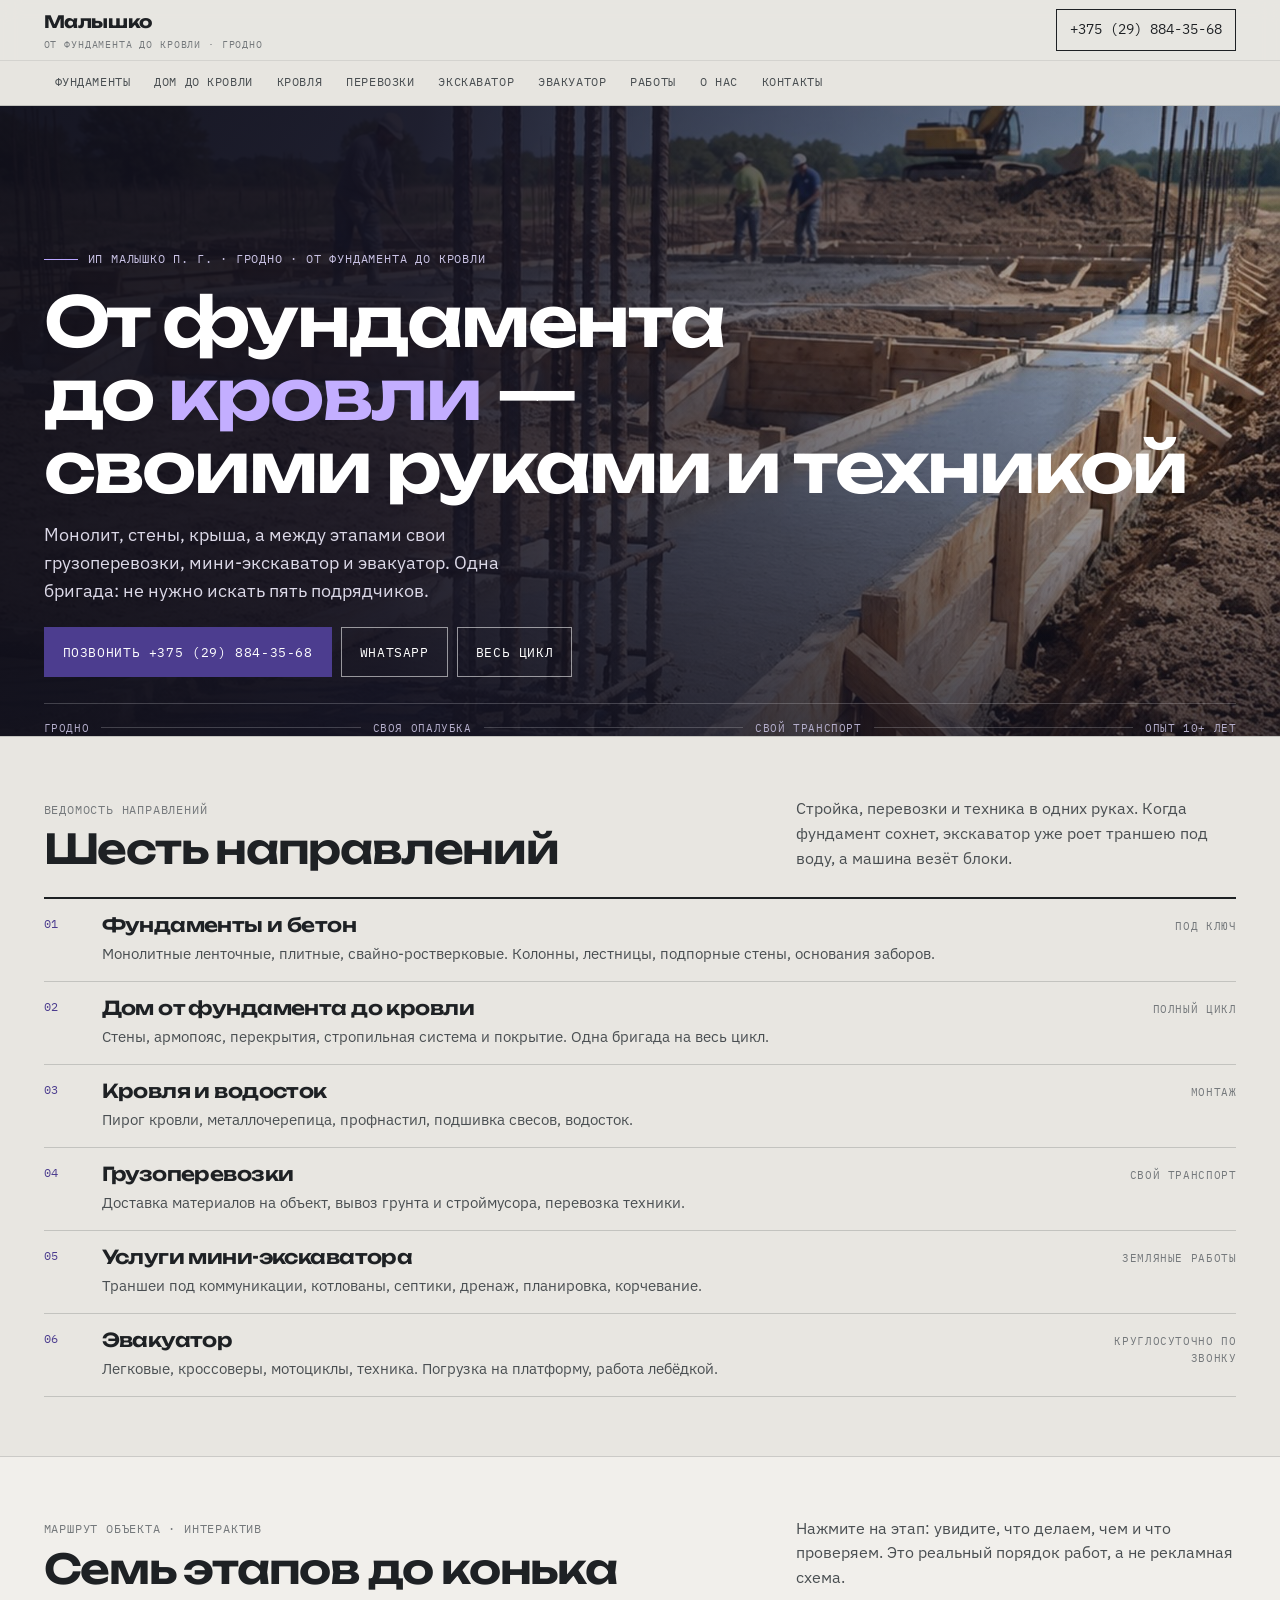
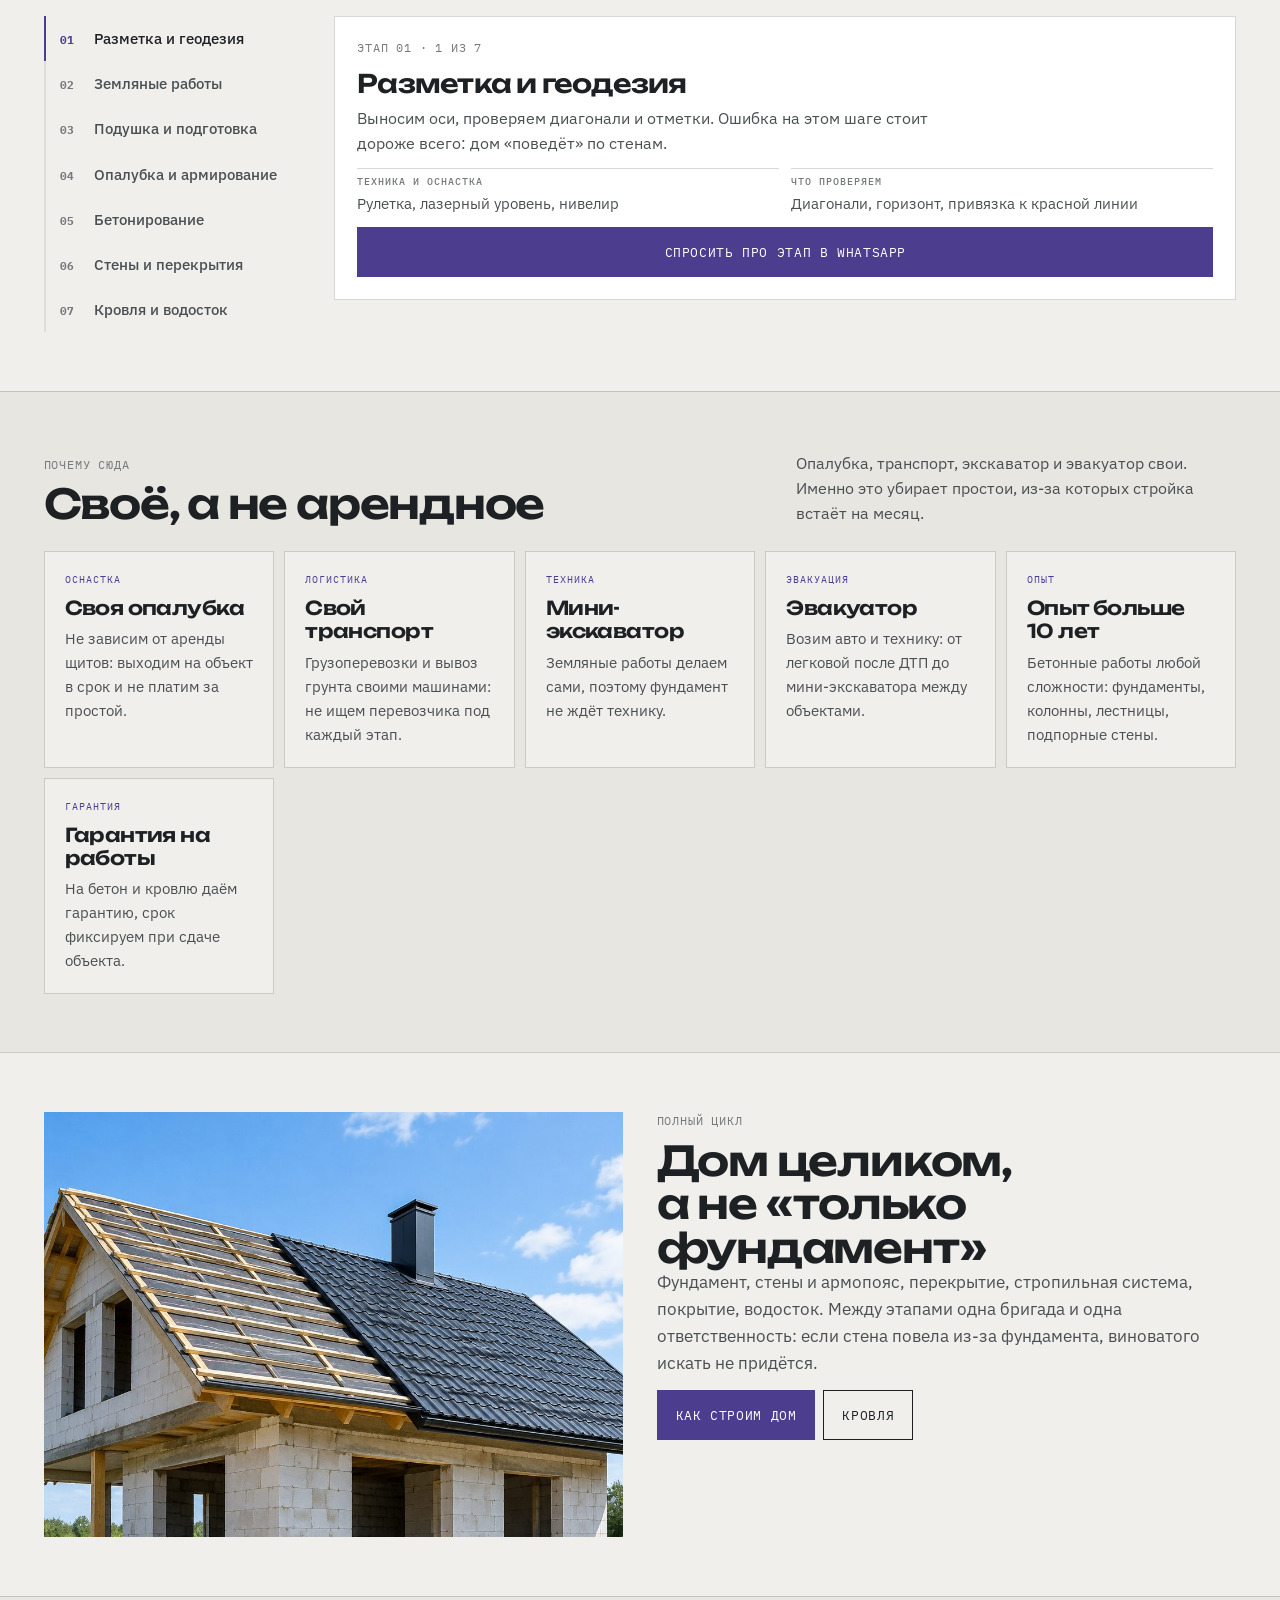
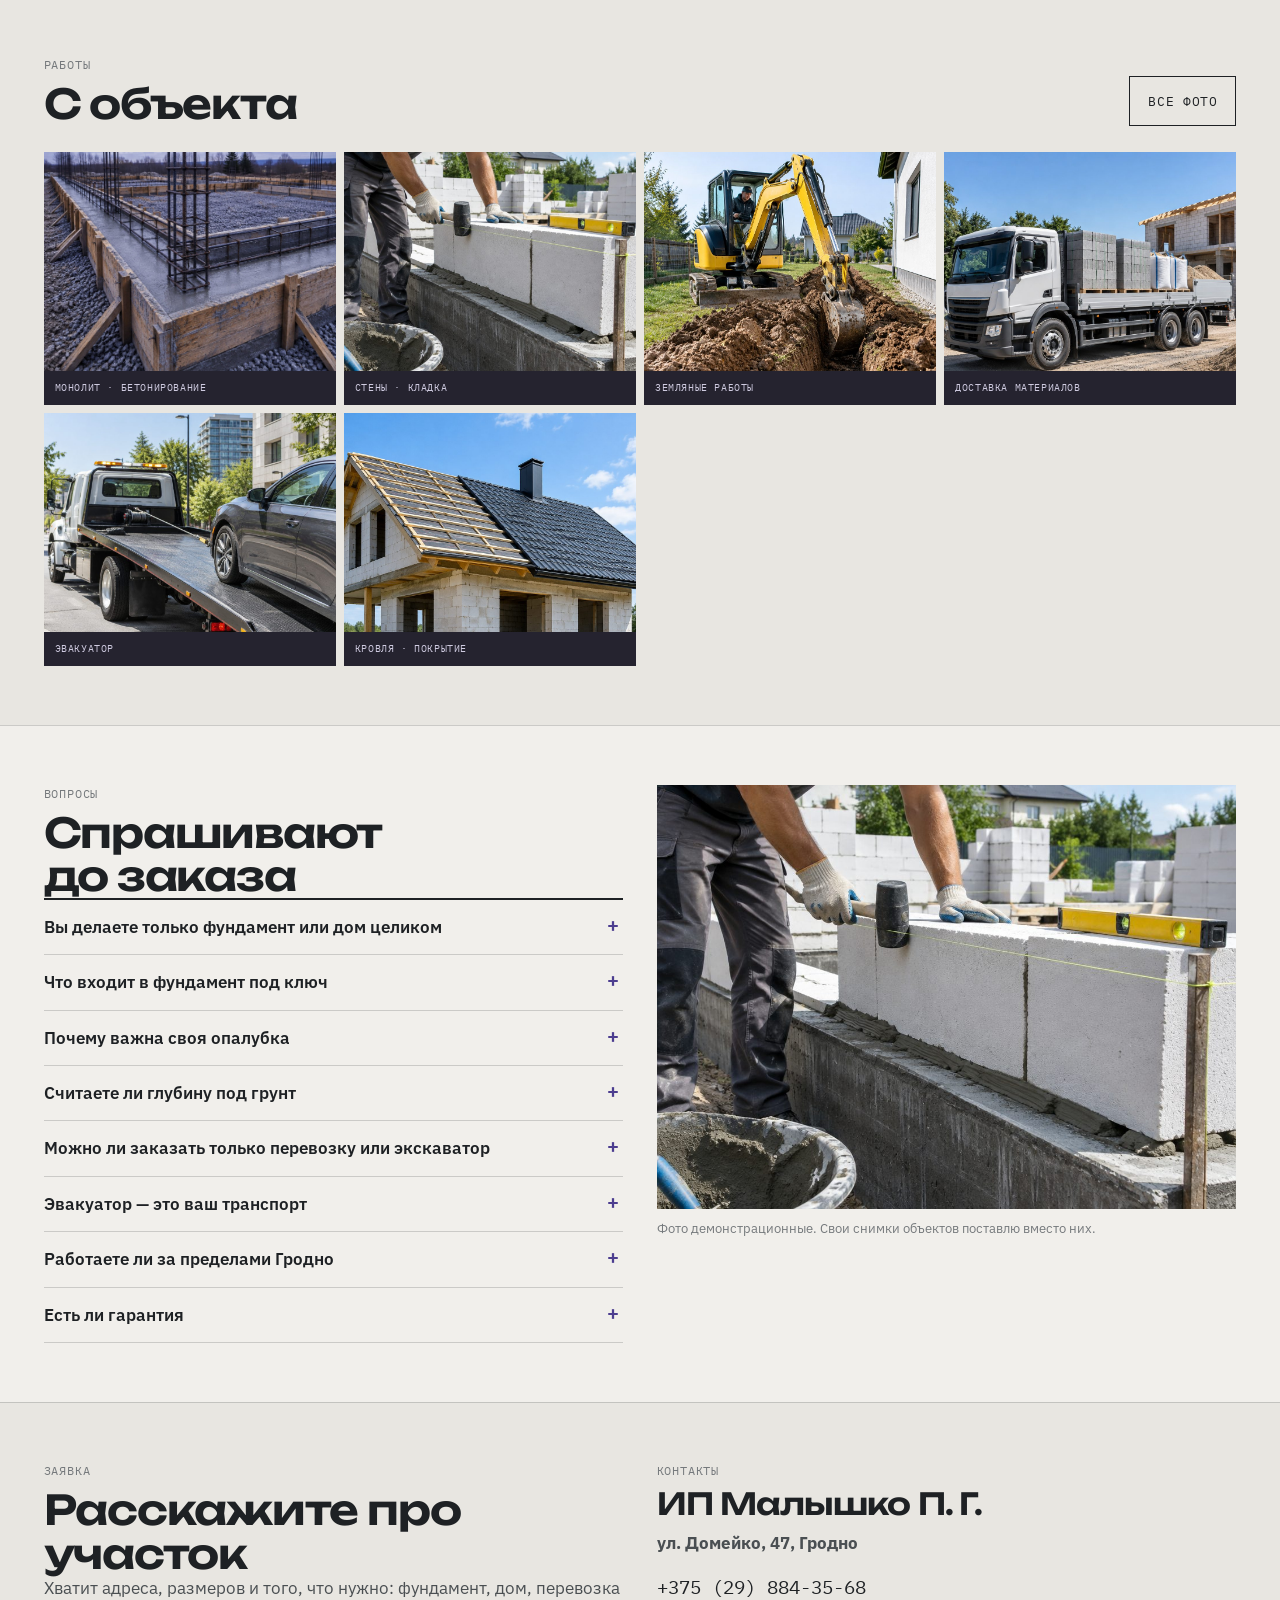
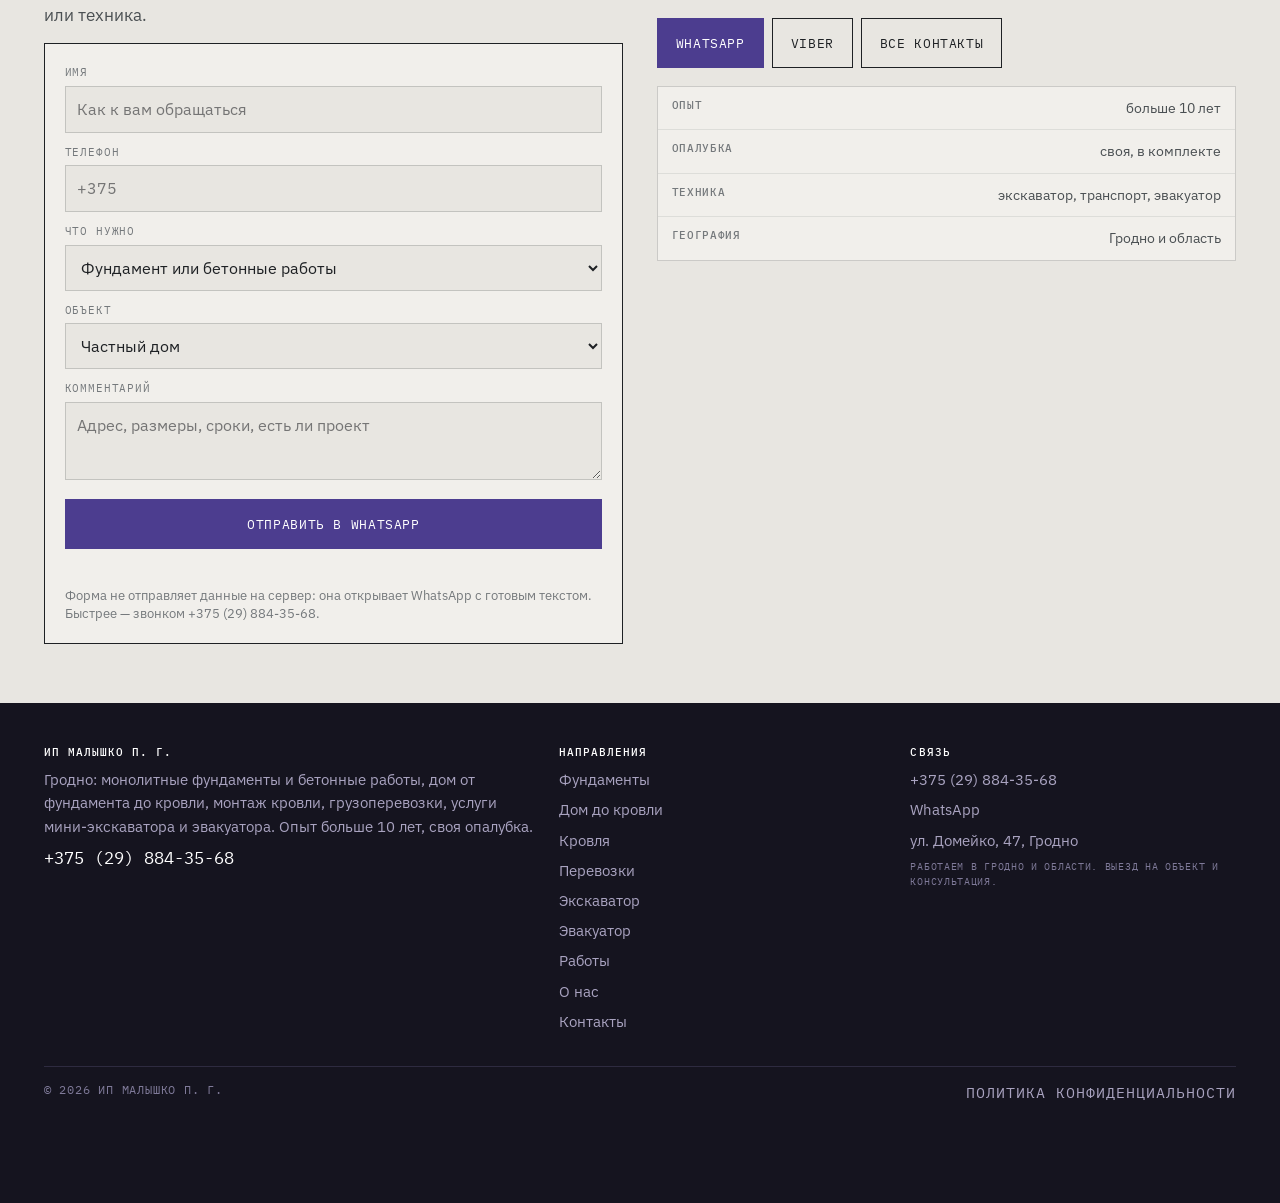
==== commit 26407418: "Меню со всеми страницами в два ряда в шапке: исправлен шаблон ссылок (текст уходил в атрибут), полос" ====
--- a/index.html
+++ b/index.html
@@ -17,7 +17,16 @@
 .wrap{max-width:1440px;margin-inline:auto;padding-inline:clamp(16px,3.4vw,64px)}
 .top{position:sticky;top:0;z-index:60;background:rgba(232,230,225,.96);border-bottom:1px solid var(--line)}
 .top .in{display:flex;align-items:center;gap:14px;min-height:66px;min-width:0}
-.nav{display:flex;gap:14px;margin-left:auto;font-size:13.5px}
+.top__row{display:flex;align-items:center;gap:12px;min-height:60px;min-width:0}
+.top__sp{flex:1 1 auto;min-width:8px}
+.navbar{border-top:1px solid var(--line2);background:rgba(232,230,225,.98)}
+.navbar{position:relative}
+.navbar::after{content:"";position:absolute;right:0;top:0;bottom:0;width:30px;pointer-events:none;
+background:linear-gradient(90deg,rgba(232,230,225,0),rgba(232,230,225,.97))}
+@media (min-width:860px){.navbar::after{display:none}}
+.navbar__in{display:flex;align-items:center;gap:2px;overflow-x:auto;scrollbar-width:none;-ms-overflow-style:none}
+.navbar a{flex:none;font-family:var(--f-m);font-size:11.5px;letter-spacing:.05em;text-transform:uppercase;padding:12px 11px;white-space:nowrap;border-bottom:2px solid transparent;color:var(--ink2)}
+.navbar a[aria-current="page"]{color:var(--blue);border-color:var(--blue)}
 .burger{display:none;margin-left:auto;width:44px;height:38px;border:1px solid var(--ink);background:none;flex-direction:column;gap:5px;align-items:center;justify-content:center;padding:0}
 .burger span{width:20px;height:2px;background:var(--ink);display:block}
 .btn{display:inline-flex;align-items:center;justify-content:center;font-family:var(--f-m);font-size:12.5px;letter-spacing:.05em;text-transform:uppercase;
@@ -35,20 +44,24 @@
 .fbar a{flex:1;text-align:center;padding:10px 4px;font-family:var(--f-m);font-size:10.5px;text-transform:uppercase;border:1px solid var(--ink);color:var(--ink)}
 .fbar a:first-child{background:var(--blue);border-color:var(--blue);color:#fff}
 @media (max-width:859px){.fbar{display:flex}body{padding-bottom:62px}}
-@media (max-width:1079px){.nav,.tel{display:none}.burger{display:flex}}
+@media (max-width:859px){.top .tel{display:none}.burger{display:flex}}
 </style>
-<link rel="stylesheet" href="assets/css/site.v1.css">
+<link rel="stylesheet" href="assets/css/site.v2.css">
 </head><body id="top">
-<header class="top"><div class="wrap in">
-  <a class="brand" href="index.html"><b>Малышко</b><span>от фундамента до кровли · Гродно</span></a>
-  <nav class="nav" aria-label="Основная навигация"><a href="fundamenty.html"Фундамент></a><a href="dom.html"Дом до кровли></a><a href="krovlya.html"Кровля></a><a href="gruzoperevozki.html"Перевозки></a><a href="miniekskavator.html"Экскаватор></a><a href="evakuator.html"Эвакуатор></a><a href="raboty.html"Работы></a><a href="o-kompanii.html"О нас></a></nav>
-  <a class="tel" href="tel:+375298843568">+375 (29) 884-35-68</a>
-  <button class="burger" id="burger" aria-label="Меню" aria-expanded="false" aria-controls="drawer"><span></span><span></span><span></span></button>
-</div></header>
+<header class="top">
+  <div class="wrap top__row">
+    <a class="brand" href="index.html"><b>Малышко</b><span>от фундамента до кровли · Гродно</span></a>
+    <span class="top__sp"></span>
+    <a class="tel" href="tel:+375298843568">+375 (29) 884-35-68</a>
+    <button class="burger" id="burger" aria-label="Меню" aria-expanded="false" aria-controls="drawer"><span></span><span></span><span></span></button>
+  </div>
+  <nav class="navbar" aria-label="Страницы сайта"><div class="wrap navbar__in"><a href="fundamenty.html">Фундаменты</a><a href="dom.html">Дом до кровли</a><a href="krovlya.html">Кровля</a><a href="gruzoperevozki.html">Перевозки</a><a href="miniekskavator.html">Экскаватор</a><a href="evakuator.html">Эвакуатор</a><a href="raboty.html">Работы</a><a href="o-kompanii.html">О нас</a><a href="kontakty.html">Контакты</a></div></nav>
+</header>
 <div class="drawer" id="drawer" hidden><div class="drawer__in" role="dialog" aria-modal="true" aria-label="Меню сайта">
   <div style="display:flex;align-items:center;justify-content:space-between;margin-bottom:10px">
     <span class="mono">Меню</span><button class="drawer__x" id="drawerClose" aria-label="Закрыть меню">×</button></div>
-  <a class="dl" href="fundamenty.html">Фундамент</a><a class="dl" href="dom.html">Дом до кровли</a><a class="dl" href="krovlya.html">Кровля</a><a class="dl" href="gruzoperevozki.html">Перевозки</a><a class="dl" href="miniekskavator.html">Экскаватор</a><a class="dl" href="evakuator.html">Эвакуатор</a><a class="dl" href="raboty.html">Работы</a><a class="dl" href="o-kompanii.html">О нас</a>
+  <a class="dl" href="fundamenty.html">Фундаменты</a><a class="dl" href="dom.html">Дом до кровли</a><a class="dl" href="krovlya.html">Кровля</a><a class="dl" href="gruzoperevozki.html">Перевозки</a><a class="dl" href="miniekskavator.html">Экскаватор</a><a class="dl" href="evakuator.html">Эвакуатор</a><a class="dl" href="raboty.html">Работы</a><a class="dl" href="o-kompanii.html">О нас</a><a class="dl" href="kontakty.html">Контакты</a>
+  <a class="dl" href="politika.html">Политика конфиденциальности</a>
   <a class="btn btn--blue" href="tel:+375298843568" style="margin-top:16px">+375 (29) 884-35-68</a>
   <a class="btn btn--ghost" href="https://wa.me/375298843568" target="_blank" rel="noopener" style="margin-top:8px">WhatsApp</a>
 </div></div>
@@ -164,7 +177,7 @@
   <div><h4>ИП Малышко П. Г.</h4>
     <p>Гродно: монолитные фундаменты и бетонные работы, дом от фундамента до кровли, монтаж кровли, грузоперевозки, услуги мини-экскаватора и эвакуатора. Опыт больше 10 лет, своя опалубка.</p>
     <a href="tel:+375298843568" style="font-family:var(--f-m);font-size:17px;color:#fff">+375 (29) 884-35-68</a></div>
-  <div><h4>Направления</h4><a href="fundamenty.html">Фундамент</a><a href="dom.html">Дом до кровли</a><a href="krovlya.html">Кровля</a><a href="gruzoperevozki.html">Перевозки</a><a href="miniekskavator.html">Экскаватор</a><a href="evakuator.html">Эвакуатор</a><a href="raboty.html">Работы</a><a href="o-kompanii.html">О нас</a></div>
+  <div><h4>Направления</h4><a href="fundamenty.html">Фундаменты</a><a href="dom.html">Дом до кровли</a><a href="krovlya.html">Кровля</a><a href="gruzoperevozki.html">Перевозки</a><a href="miniekskavator.html">Экскаватор</a><a href="evakuator.html">Эвакуатор</a><a href="raboty.html">Работы</a><a href="o-kompanii.html">О нас</a><a href="kontakty.html">Контакты</a></div>
   <div><h4>Связь</h4><a href="tel:+375298843568">+375 (29) 884-35-68</a><a href="https://wa.me/375298843568" target="_blank" rel="noopener">WhatsApp</a>
     <p>ул. Домейко, 47, Гродно</p><p class="mono" style="color:#7F7A99;font-size:10px;line-height:1.5">Работаем в Гродно и области. Выезд на объект и консультация.</p></div>
   <div class="foot__bt"><span class="mono" style="color:#7F7A99">© 2026 ИП Малышко П. Г.</span>
@@ -176,5 +189,5 @@
   <a href="viber://chat?number=%2B375298843568">Viber</a>
   <a href="https://t.me/+375298843568" target="_blank" rel="noopener">Telegram</a>
 </div>
-<script src="assets/js/main.v1.js" defer></script>
+<script src="assets/js/main.v2.js" defer></script>
 </body></html>
--- a/assets/css/site.v2.css
+++ b/assets/css/site.v2.css
@@ -0,0 +1,194 @@
+
+:root{--paper:#E8E6E1;--paper2:#F1EFEB;--ink:#1E2124;--ink2:#4A4F52;--ink3:#75797C;
+--line:rgba(30,33,36,.18);--line2:rgba(30,33,36,.09);--blue:#4C3D8F;--blue2:#6E5CB5;
+--blueBg:#191827;--blueLine:rgba(233,231,236,.22);--orange:#C25A1E;--ok:#3F7A52;
+--f-d:'Unbounded',Arial,sans-serif;--f-t:'IBM Plex Sans',Arial,sans-serif;--f-m:'IBM Plex Mono',monospace}
+*{box-sizing:border-box}
+[hidden]{display:none!important}
+html{-webkit-text-size-adjust:100%;scroll-behavior:smooth}
+body{margin:0;background:var(--paper);color:var(--ink);font:400 16px/1.6 var(--f-t);overflow-wrap:break-word;hyphens:auto}
+img{display:block;max-width:100%;height:auto}
+a{color:inherit;text-decoration:none}
+button{font:inherit;cursor:pointer}
+h1,h2,h3,h4{font-family:var(--f-d);margin:0;font-weight:600;letter-spacing:-.03em;line-height:1.06;overflow-wrap:anywhere}
+h1{font-size:clamp(2.05rem,5.4vw,4.6rem)}
+h2{font-size:clamp(1.6rem,3.2vw,2.7rem)}
+h3{font-size:clamp(1.02rem,1.5vw,1.28rem);line-height:1.2}
+h1 em,h2 em{font-style:normal;color:var(--blue)}
+.wrap{max-width:1440px;margin-inline:auto;padding-inline:clamp(16px,3.4vw,64px)}
+.mono{font-family:var(--f-m);font-size:11.5px;letter-spacing:.07em;text-transform:uppercase;color:var(--ink3);margin:0}
+.lead{font-size:17px;line-height:1.6;color:var(--ink2);max-width:60ch;margin:0}
+.fine{font-size:12.5px;line-height:1.5;color:var(--ink3);margin:0}
+.top{position:sticky;top:0;z-index:60;background:rgba(232,230,225,.96);border-bottom:1px solid var(--line);backdrop-filter:blur(10px)}
+.top .in{display:flex;align-items:center;gap:14px;min-height:66px;min-width:0}
+.brand{display:flex;flex-direction:column;gap:2px;min-width:0}
+.brand b{font-family:var(--f-d);font-size:17px;font-weight:700;letter-spacing:-.02em;white-space:nowrap;overflow:hidden;text-overflow:ellipsis}
+.brand span{font-family:var(--f-m);font-size:9.5px;letter-spacing:.09em;text-transform:uppercase;color:var(--ink3);white-space:nowrap;overflow:hidden;text-overflow:ellipsis}
+.top__row{display:flex;align-items:center;gap:12px;min-height:60px;min-width:0}
+.top__sp{flex:1 1 auto;min-width:8px}
+.navbar{border-top:1px solid var(--line2);background:rgba(232,230,225,.98)}
+.navbar{position:relative}
+.navbar::after{content:"";position:absolute;right:0;top:0;bottom:0;width:30px;pointer-events:none;
+background:linear-gradient(90deg,rgba(232,230,225,0),rgba(232,230,225,.97))}
+@media (min-width:860px){.navbar::after{display:none}}
+.navbar__in{display:flex;align-items:center;gap:2px;overflow-x:auto;scrollbar-width:none;-ms-overflow-style:none}
+.navbar a{flex:none;font-family:var(--f-m);font-size:11.5px;letter-spacing:.05em;text-transform:uppercase;padding:12px 11px;white-space:nowrap;
+border-bottom:2px solid transparent;color:var(--ink2)}
+.navbar a:hover{color:var(--ink);border-color:var(--blue)}
+.navbar a[aria-current="page"]{color:var(--blue);border-color:var(--blue)}
+@media (max-width:479px){.navbar a{padding:11px 9px;font-size:10.5px;letter-spacing:.03em}}
+.tel{font-family:var(--f-m);font-size:13.5px;border:1px solid var(--ink);padding:9px 13px;white-space:nowrap}
+.tel:hover{background:var(--ink);color:var(--paper)}
+.burger{display:none;margin-left:auto;width:44px;height:38px;border:1px solid var(--ink);background:none;flex-direction:column;gap:5px;align-items:center;justify-content:center;padding:0}
+.burger span{width:20px;height:2px;background:var(--ink);display:block}
+.drawer{position:fixed;inset:0;z-index:120;background:rgba(20,18,30,.62);display:flex;justify-content:flex-end;overflow-y:auto}
+.drawer__in{width:min(420px,100%);background:var(--paper);min-height:100%;padding:16px 20px 30px;display:flex;flex-direction:column}
+.drawer a.dl{font-family:var(--f-d);font-size:18px;font-weight:600;padding:12px 0;border-bottom:1px solid var(--line2)}
+.drawer__x{width:40px;height:40px;border:1px solid var(--ink);background:none;font-size:21px;line-height:1}
+.btn{display:inline-flex;align-items:center;justify-content:center;gap:8px;font-family:var(--f-m);font-size:12.5px;letter-spacing:.05em;text-transform:uppercase;
+padding:14px 18px;border:1px solid var(--ink);background:var(--ink);color:var(--paper);transition:transform .16s,background .16s,color .16s}
+.btn:hover{transform:translateY(-2px)}
+.btn--blue{background:var(--blue);border-color:var(--blue);color:#fff}
+.btn--ghost{background:transparent;color:var(--ink)}
+.btn--w{background:#fff;border-color:#fff;color:var(--ink)}
+.btn--wg{background:transparent;color:#fff;border-color:rgba(255,255,255,.55)}
+.btn--wg:hover{background:#fff;color:var(--ink)}
+.hero{position:relative;overflow:hidden;background:#15141F;color:#fff;display:flex;align-items:flex-end;min-height:70vh}
+.hero__bg{position:absolute;inset:0;width:100%;height:100%;object-fit:cover;object-position:52% 55%}
+.hero::after{content:"";position:absolute;inset:0;background:
+linear-gradient(94deg,rgba(16,15,26,.95) 0%,rgba(20,18,32,.9) 32%,rgba(25,24,39,.55) 62%,rgba(25,24,39,.18) 88%),
+linear-gradient(180deg,rgba(16,15,26,.3) 0%,rgba(16,15,26,0) 38%,rgba(16,15,26,.66) 100%)}
+.hero__in{position:relative;z-index:2;width:100%;padding:88px clamp(16px,3.4vw,64px) 0;max-width:1440px;margin-inline:auto}
+.hero .tag{display:flex;align-items:center;gap:10px;margin-bottom:16px}
+.hero .tag i{width:34px;height:1px;background:#B9A6FF;display:block}
+.hero .tag .mono{color:#C9C2E4}
+.hero h1{color:#fff;max-width:22ch}
+.hero h1 em{color:#C3AEFF}
+.hero__lead{margin:16px 0 0;font-size:17.5px;color:#DCD9E8;max-width:48ch}
+.hero__cta{display:flex;flex-wrap:wrap;gap:9px;margin-top:22px}
+.dims{display:flex;align-items:center;gap:12px;margin:26px 0 0;border-top:1px solid var(--blueLine);padding-top:16px;flex-wrap:wrap}
+.dims span{font-family:var(--f-m);font-size:10.5px;letter-spacing:.06em;text-transform:uppercase;color:#B4AECB}
+.dims .l{flex:1;min-width:30px;height:1px;background:var(--blueLine)}
+@media (max-width:859px){
+ .hero{min-height:0}
+ .hero::after{background:linear-gradient(180deg,rgba(16,15,26,.55) 0%,rgba(16,15,26,.8) 42%,rgba(16,15,26,.96) 100%)}
+ .hero__in{padding:52px 16px 0}
+ .hero h1{max-width:none}
+}
+.sec{padding:clamp(38px,4.6vw,68px) 0;border-top:1px solid var(--line)}
+.sec--white{background:var(--paper2)}
+.sec--dark{background:var(--blueBg);color:#E9E7EC;border-top:0}
+.sec--dark .lead{color:#C6C1DA}
+.sec--dark h2{color:#fff}
+.sec--dark .mono{color:#A79EC6}
+.shead{display:flex;flex-wrap:wrap;align-items:flex-end;justify-content:space-between;gap:18px;margin-bottom:26px}
+.shead > p{max-width:44ch;color:var(--ink2);margin:0;font-size:15.5px}
+.sec--dark .shead > p{color:#C6C1DA}
+.vd{border-top:2px solid var(--ink)}
+.vd .row{display:grid;grid-template-columns:44px 1fr 140px;gap:14px;padding:15px 0;border-bottom:1px solid var(--line)}
+.vd .n{font-family:var(--f-m);font-size:12px;color:var(--blue)}
+.vd h3{margin-bottom:5px}
+.vd p{margin:0;font-size:15px;color:var(--ink2)}
+.vd .u{font-family:var(--f-m);font-size:10.5px;text-transform:uppercase;letter-spacing:.06em;color:var(--ink3);text-align:right;align-self:start;padding-top:4px}
+.sec--dark .vd{border-color:#4A4470}
+.sec--dark .vd .row{border-color:#33304D}
+.sec--dark .vd p{color:#C6C1DA}
+@media (max-width:719px){.vd .row{grid-template-columns:32px 1fr}.vd .u{grid-column:2;text-align:left;padding:0}}
+.split{display:grid;grid-template-columns:1fr 1fr;gap:clamp(18px,2.6vw,42px);align-items:start}
+.split>*{min-width:0}
+.split img{width:100%}
+@media (max-width:899px){.split{grid-template-columns:1fr}}
+.card{background:var(--paper2);border:1px solid var(--line);padding:20px}
+.sec--white .card{background:#fff}
+.card h3{margin-bottom:7px}
+.card p{margin:0;font-size:15px;color:var(--ink2)}
+.card__t{font-family:var(--f-m);font-size:10px;letter-spacing:.1em;text-transform:uppercase;color:var(--blue);display:block;margin-bottom:9px}
+.g3{display:grid;grid-template-columns:repeat(auto-fit,minmax(230px,1fr));gap:10px}
+.gal{display:grid;grid-template-columns:repeat(auto-fit,minmax(240px,1fr));gap:8px}
+.gal figure{margin:0;background:var(--ink)}
+.gal img{width:100%;aspect-ratio:4/3;object-fit:cover}
+.gal figcaption{font-family:var(--f-m);font-size:10px;letter-spacing:.06em;text-transform:uppercase;color:#CFCBE0;background:#25232F;padding:9px 11px}
+.pass{border:1px solid var(--line);background:var(--paper2)}
+.sec--white .pass{background:#fff}
+.pass .r{display:flex;justify-content:space-between;gap:12px;padding:10px 14px;border-bottom:1px solid var(--line2);font-size:14px}
+.pass .r:last-child{border:0}
+.pass b{font-family:var(--f-m);font-size:11px;text-transform:uppercase;letter-spacing:.06em;color:var(--ink3);font-weight:500}
+.pass span{text-align:right;color:var(--ink2)}
+/* маршрут */
+.route{display:grid;grid-template-columns:260px 1fr;gap:clamp(16px,2.4vw,34px);align-items:start}
+@media (max-width:859px){.route{grid-template-columns:1fr}}
+.route__list{display:flex;flex-direction:column;border-left:2px solid var(--line2)}
+.route__list button{appearance:none;background:none;border:0;border-left:2px solid transparent;margin-left:-2px;text-align:left;
+padding:11px 0 11px 14px;display:grid;grid-template-columns:26px 1fr;gap:8px;align-items:baseline;color:var(--ink2)}
+.route__list button b{font-family:var(--f-m);font-size:11px;color:var(--ink3)}
+.route__list button span{font-size:14.5px;font-weight:500}
+.route__list button[aria-pressed="true"]{border-color:var(--blue);color:var(--ink)}
+.route__list button[aria-pressed="true"] b{color:var(--blue)}
+.route__out{border:1px solid var(--line);background:var(--paper2);padding:22px}
+.sec--white .route__out{background:#fff}
+.route__out h3{font-size:clamp(1.15rem,2vw,1.6rem);margin-bottom:6px}
+.route__out .mono{margin-bottom:12px;display:block}
+.route__grid{display:grid;grid-template-columns:1fr 1fr;gap:12px;margin:12px 0}
+@media (max-width:599px){.route__grid{grid-template-columns:1fr}}
+.route__grid div{border-top:1px solid var(--line);padding-top:8px}
+.route__grid h4{font-family:var(--f-m);font-size:10px;letter-spacing:.1em;text-transform:uppercase;color:var(--ink3);margin:0 0 5px;font-weight:500}
+.route__grid p{margin:0;font-size:14.5px;color:var(--ink2)}
+/* калькуляторы */
+.calc{display:grid;grid-template-columns:1fr 1fr;gap:clamp(14px,2.2vw,28px);align-items:start}
+@media (max-width:899px){.calc{grid-template-columns:1fr}}
+.calc__form{display:grid;gap:12px;border:1px solid var(--line);background:var(--paper2);padding:18px}
+.sec--white .calc__form{background:#fff}
+.calc__form label,.lbl{display:block;font-family:var(--f-m);font-size:10.5px;letter-spacing:.08em;text-transform:uppercase;color:var(--ink3);margin-bottom:5px}
+.calc__form input,.calc__form select{width:100%;min-width:0;border:1px solid var(--line);background:var(--paper);padding:10px 11px;font:400 16px/1.4 var(--f-t);color:var(--ink)}
+.calc__form input:focus,.calc__form select:focus{outline:2px solid var(--blue);outline-offset:1px}
+.calc__out{border:1px solid var(--blue);background:#EDEAF6;padding:20px}
+.calc__big{font-family:var(--f-d);font-size:clamp(1.7rem,2.6vw,2.3rem);font-weight:700;line-height:1;color:var(--blue);margin:0 0 4px}
+.calc__cells{display:grid;grid-template-columns:1fr 1fr;gap:9px;margin:14px 0}
+@media (max-width:479px){.calc__cells{grid-template-columns:1fr}}
+.calc__cell{border:1px solid rgba(76,61,143,.28);background:#fff;padding:9px 11px}
+.calc__cell b{display:block;font-family:var(--f-m);font-size:16px;color:#2A2450}
+.calc__cell span{font-size:11.5px;color:var(--ink3)}
+.chips{display:flex;flex-wrap:wrap;gap:6px}
+.chips button{border:1px solid var(--line);background:var(--paper);color:var(--ink);padding:9px 11px;font-size:13.5px;font-weight:500;text-align:left}
+.chips button[aria-pressed="true"]{background:var(--blue);border-color:var(--blue);color:#fff}
+/* эвакуатор / перевозки */
+.pick{display:grid;grid-template-columns:1fr 1fr;gap:clamp(14px,2.2vw,28px);align-items:start}
+@media (max-width:859px){.pick{grid-template-columns:1fr}}
+.pick__out{border:1px solid var(--ink);background:var(--ink);color:#E7E4EE;padding:20px}
+.pick__out h3{color:#fff;margin-bottom:8px}
+.pick__out .mono{color:#B0A6D4}
+.pick__out ul{margin:10px 0 14px;padding-left:17px;font-size:14.5px;color:#CFCADF}
+.pick__out li{margin-bottom:4px}
+/* траншея */
+.trench{display:grid;grid-template-columns:1fr 1fr;gap:clamp(14px,2.2vw,28px);align-items:start}
+@media (max-width:899px){.trench{grid-template-columns:1fr}}
+.trench svg{width:100%;height:auto;background:#1B1A26;border:1px solid #33304D}
+.trench .fine{color:var(--ink3)}
+.acc{border-top:2px solid var(--ink)}
+.acc details{border-bottom:1px solid var(--line)}
+.acc summary{cursor:pointer;list-style:none;padding:14px 30px 14px 0;position:relative;font-weight:600;font-size:16.5px}
+.acc summary::-webkit-details-marker{display:none}
+.acc summary::after{content:"+";position:absolute;right:4px;top:8px;font-family:var(--f-m);font-size:20px;color:var(--blue)}
+.acc details[open] summary::after{content:"–"}
+.acc p{margin:0 0 14px;font-size:15.5px;color:var(--ink2);max-width:70ch}
+.form{display:grid;gap:11px;border:1px solid var(--ink);background:var(--paper2);padding:20px}
+.sec--white .form{background:#fff}
+.form label{display:block;font-family:var(--f-m);font-size:10.5px;letter-spacing:.08em;text-transform:uppercase;color:var(--ink3);margin-bottom:5px}
+.form input,.form textarea,.form select{width:100%;min-width:0;border:1px solid var(--line);background:var(--paper);padding:11px;font:400 16px/1.4 var(--f-t);color:var(--ink)}
+.form textarea{min-height:78px;resize:vertical}
+.form input:focus,.form textarea:focus,.form select:focus{outline:2px solid var(--blue);outline-offset:1px}
+.form__msg{font-family:var(--f-m);font-size:11.5px;color:var(--blue);margin:0;min-height:15px}
+.foot{background:#15141F;color:#B9B3CC;padding:44px 0 92px}
+.foot__in{display:grid;grid-template-columns:1.5fr 1fr 1fr;gap:26px}
+@media (max-width:759px){.foot__in{grid-template-columns:1fr}}
+.foot h4{font-family:var(--f-m);font-size:10.5px;letter-spacing:.1em;text-transform:uppercase;color:#fff;margin:0 0 10px;font-weight:500}
+.foot a,.foot p{display:block;color:#A9A3C0;font-size:14.5px;margin:0 0 7px;overflow-wrap:anywhere}
+.foot a:hover{color:#fff}
+.foot__bt{grid-column:1/-1;border-top:1px solid #2E2B40;padding-top:14px;display:flex;flex-wrap:wrap;gap:8px 20px;justify-content:space-between}
+.fbar{position:fixed;left:0;right:0;bottom:0;z-index:70;display:none;gap:6px;padding:8px 10px;background:rgba(232,230,225,.98);border-top:1px solid var(--line);backdrop-filter:blur(8px)}
+.fbar a{flex:1;text-align:center;padding:10px 4px;font-family:var(--f-m);font-size:10.5px;letter-spacing:.03em;text-transform:uppercase;border:1px solid var(--ink);color:var(--ink)}
+.fbar a:first-child{background:var(--blue);border-color:var(--blue);color:#fff}
+@media (max-width:859px){.fbar{display:flex}body{padding-bottom:62px}}
+@media (max-width:859px){.top .tel{display:none}.burger{display:flex}}
+:focus-visible{outline:2px solid var(--blue);outline-offset:2px}
+@media (prefers-reduced-motion:reduce){*{transition:none!important}html{scroll-behavior:auto}}
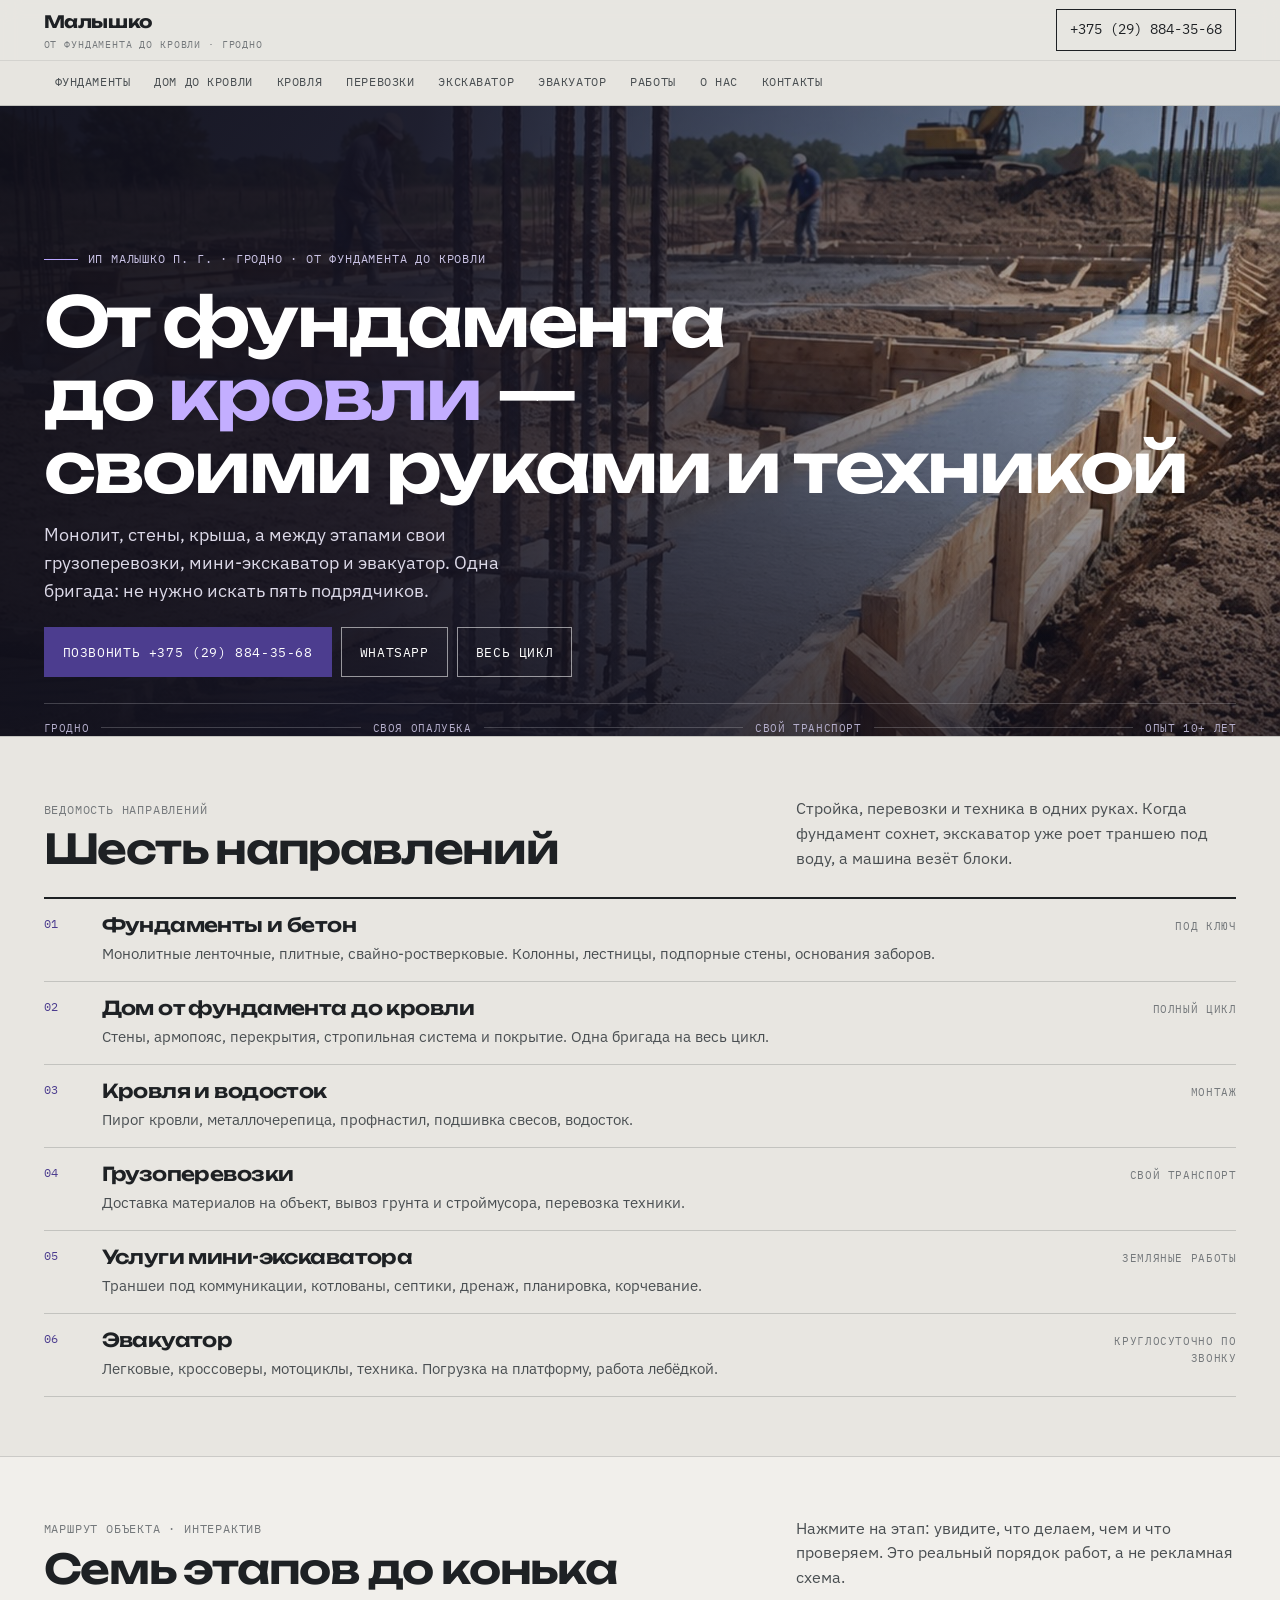
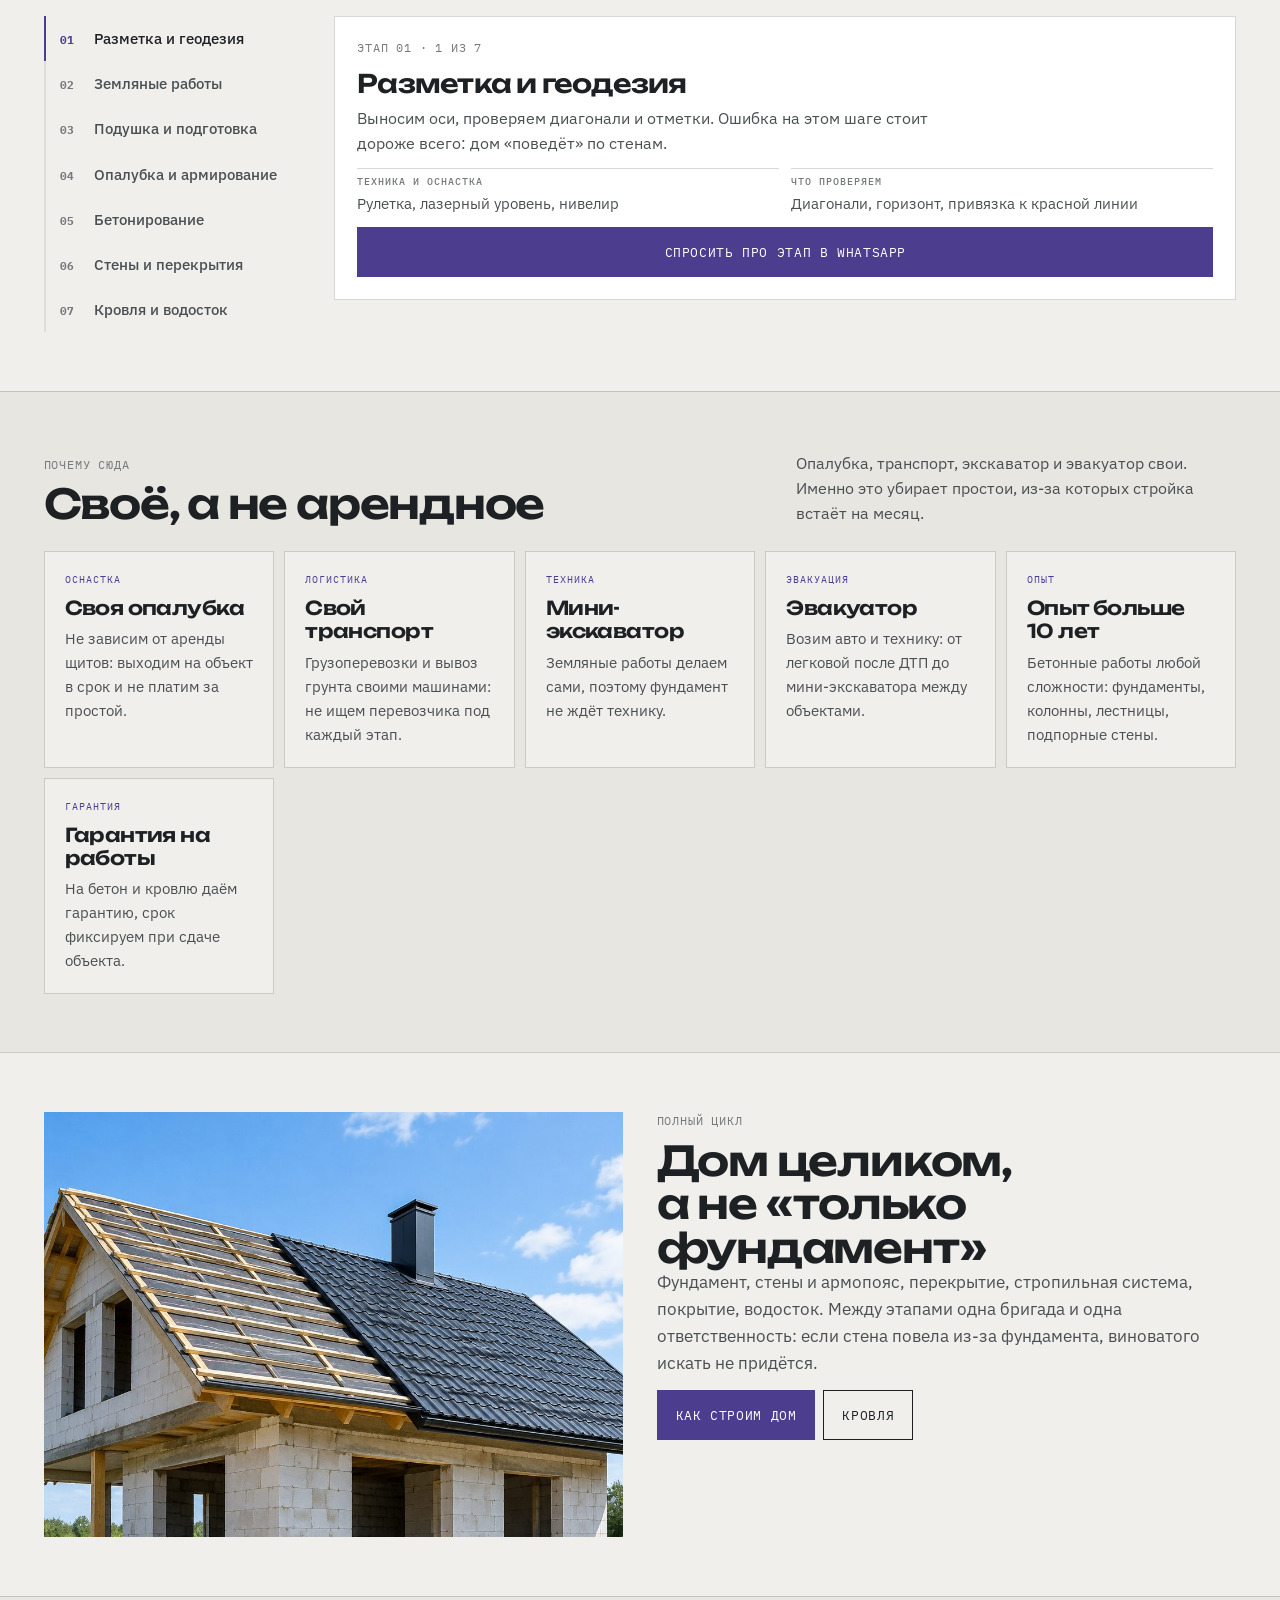
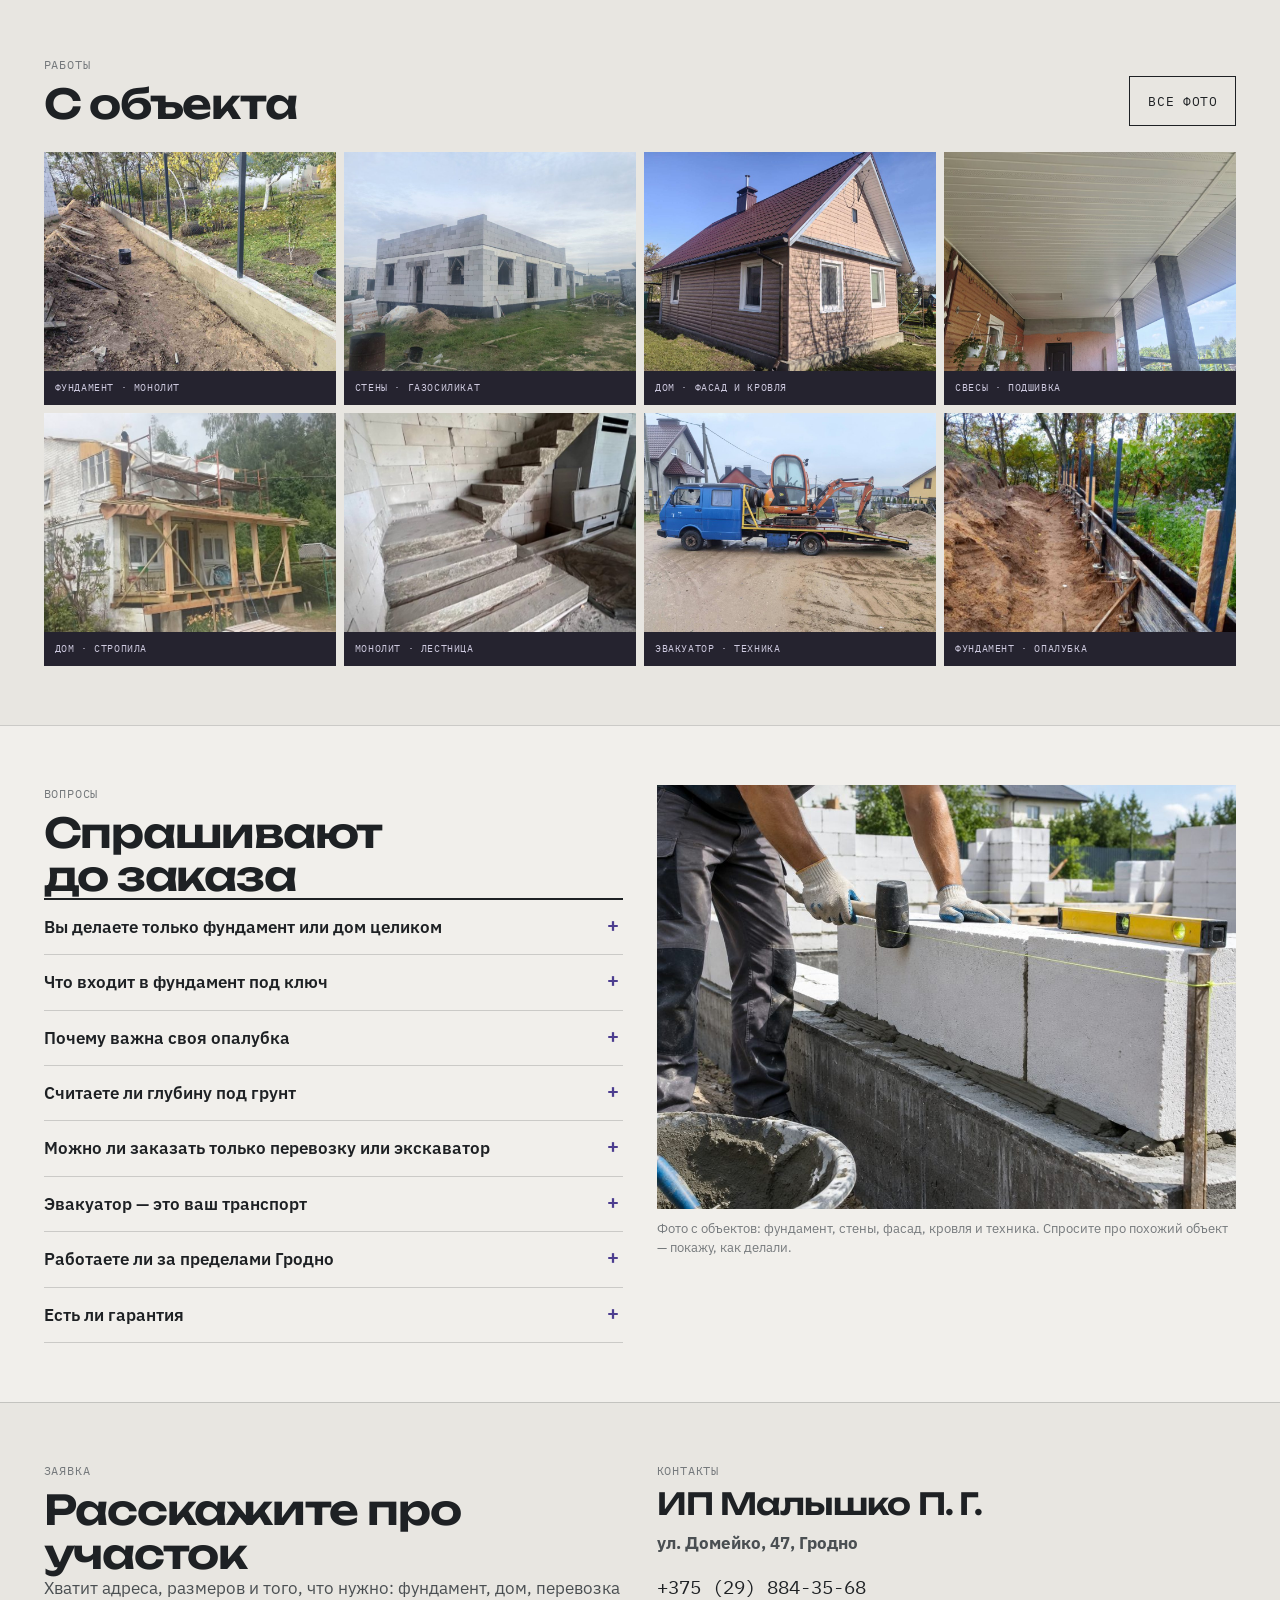
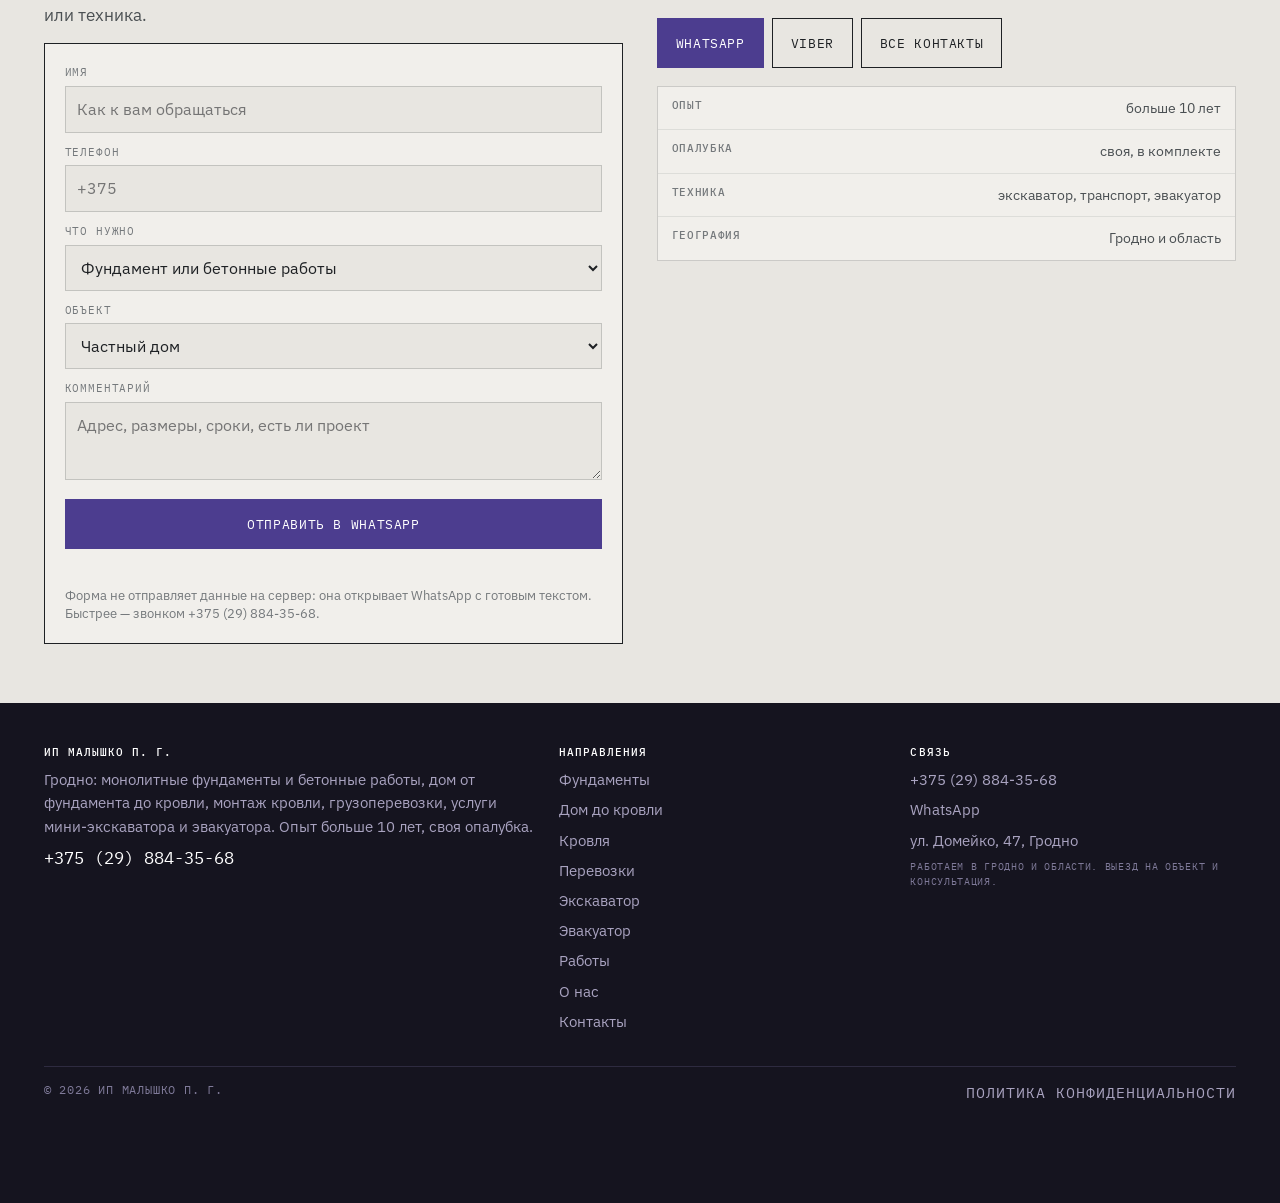
==== commit f800f737: "Малышко: вторая партия фото — 15 в портфолио, 8 на главной" ====
--- a/index.html
+++ b/index.html
@@ -128,19 +128,21 @@
   <div class="shead"><div><p class="mono" style="margin-bottom:8px">Работы</p><h2>С объекта</h2></div>
     <a class="btn btn--ghost" href="raboty.html">Все фото</a></div>
   <div class="gal">
-    <figure><img src="assets/img/concrete.jpg" alt="Бетонные работы" loading="lazy"><figcaption>Монолит · бетонирование</figcaption></figure>
-    <figure><img src="assets/img/walls.jpg" alt="Кладка стен из газосиликатных блоков" loading="lazy"><figcaption>Стены · кладка</figcaption></figure>
-    <figure><img src="assets/img/digger.jpg" alt="Мини-экскаватор копает траншею" loading="lazy"><figcaption>Земляные работы</figcaption></figure>
-    <figure><img src="assets/img/truck.jpg" alt="Грузовик с поддонами на объекте" loading="lazy"><figcaption>Доставка материалов</figcaption></figure>
-    <figure><img src="assets/img/tow.jpg" alt="Эвакуатор загружает автомобиль" loading="lazy"><figcaption>Эвакуатор</figcaption></figure>
-    <figure><img src="assets/img/roof.jpg" alt="Кровля дома" loading="lazy"><figcaption>Кровля · покрытие</figcaption></figure>
+    <figure><img src="assets/img/foundation-wall.jpg" alt="Монолитный фундамент с закладными" loading="lazy"><figcaption>Фундамент · монолит</figcaption></figure>
+    <figure><img src="assets/img/blocks.jpg" alt="Стены из газосиликатных блоков на объекте" loading="lazy"><figcaption>Стены · газосиликат</figcaption></figure>
+    <figure><img src="assets/img/house-siding.jpg" alt="Дом с сайдингом и металлической кровлей" loading="lazy"><figcaption>Дом · фасад и кровля</figcaption></figure>
+    <figure><img src="assets/img/soffit.jpg" alt="Подшивка потолка террасы и свесов" loading="lazy"><figcaption>Свесы · подшивка</figcaption></figure>
+    <figure><img src="assets/img/dom-stropila.jpg" alt="Дом на этапе стропил" loading="lazy"><figcaption>Дом · стропила</figcaption></figure>
+    <figure><img src="assets/img/lestnica.jpg" alt="Монолитная лестница" loading="lazy"><figcaption>Монолит · лестница</figcaption></figure>
+    <figure><img src="assets/img/tow-jcb.jpg" alt="Эвакуатор перевозит мини-экскаватор" loading="lazy"><figcaption>Эвакуатор · техника</figcaption></figure>
+    <figure><img src="assets/img/formwork.jpg" alt="Опалубка в траншее под ленточный фундамент" loading="lazy"><figcaption>Фундамент · опалубка</figcaption></figure>
   </div>
 </div></section>
 
 <section class="sec sec--white"><div class="wrap split">
   <div><p class="mono" style="margin-bottom:8px">Вопросы</p><h2>Спрашивают<br>до заказа</h2><div class="acc"><details><summary>Вы делаете только фундамент или дом целиком</summary><p>И то, и другое. Можем залить фундамент и уйти, а можем вести объект до кровли: стены, армопояс, перекрытие, стропила, покрытие, водосток. Одной бригадой проще: не нужно пересдавать объект между подрядчиками.</p></details><details><summary>Что входит в фундамент под ключ</summary><p>Разметка, земляные работы, подушка, опалубка, армирование, заливка, уход за бетоном и распалубка. Грунт вывозим своим транспортом.</p></details><details><summary>Почему важна своя опалубка</summary><p>Аренда щитов — это простой в графике и доплата за дни. Со своей опалубкой мы выходим на объект в срок и не зависим от того, когда её привезут.</p></details><details><summary>Считаете ли глубину под грунт</summary><p>Да. Заглубление зависит от грунта, уровня грунтовых вод и промерзания, а не от «стандарта». Поэтому сначала смотрим участок.</p></details><details><summary>Можно ли заказать только перевозку или экскаватор</summary><p>Да, направления работают и отдельно. Часто так и удобнее: техника уже на объекте, когда начинается фундамент.</p></details><details><summary>Эвакуатор — это ваш транспорт</summary><p>Да, свой эвакуатор. Возим легковые, кроссоверы, мотоциклы и технику. Скажите, что с машиной: от этого зависит способ погрузки.</p></details><details><summary>Работаете ли за пределами Гродно</summary><p>Гродно и область. Дальние объекты и перевозки обсуждаем отдельно: зависит от расстояния и загрузки.</p></details><details><summary>Есть ли гарантия</summary><p>На бетонные работы и кровлю даём гарантию, срок фиксируем при сдаче объекта.</p></details></div></div>
   <div><img src="assets/img/walls.jpg" alt="Стены дома" loading="lazy">
-    <p class="fine" style="margin-top:10px">Фото демонстрационные. Свои снимки объектов поставлю вместо них.</p></div>
+    <p class="fine" style="margin-top:10px">Фото с объектов: фундамент, стены, фасад, кровля и техника. Спросите про похожий объект — покажу, как делали.</p></div>
 </div></section>
 
 <section class="sec"><div class="wrap split">
